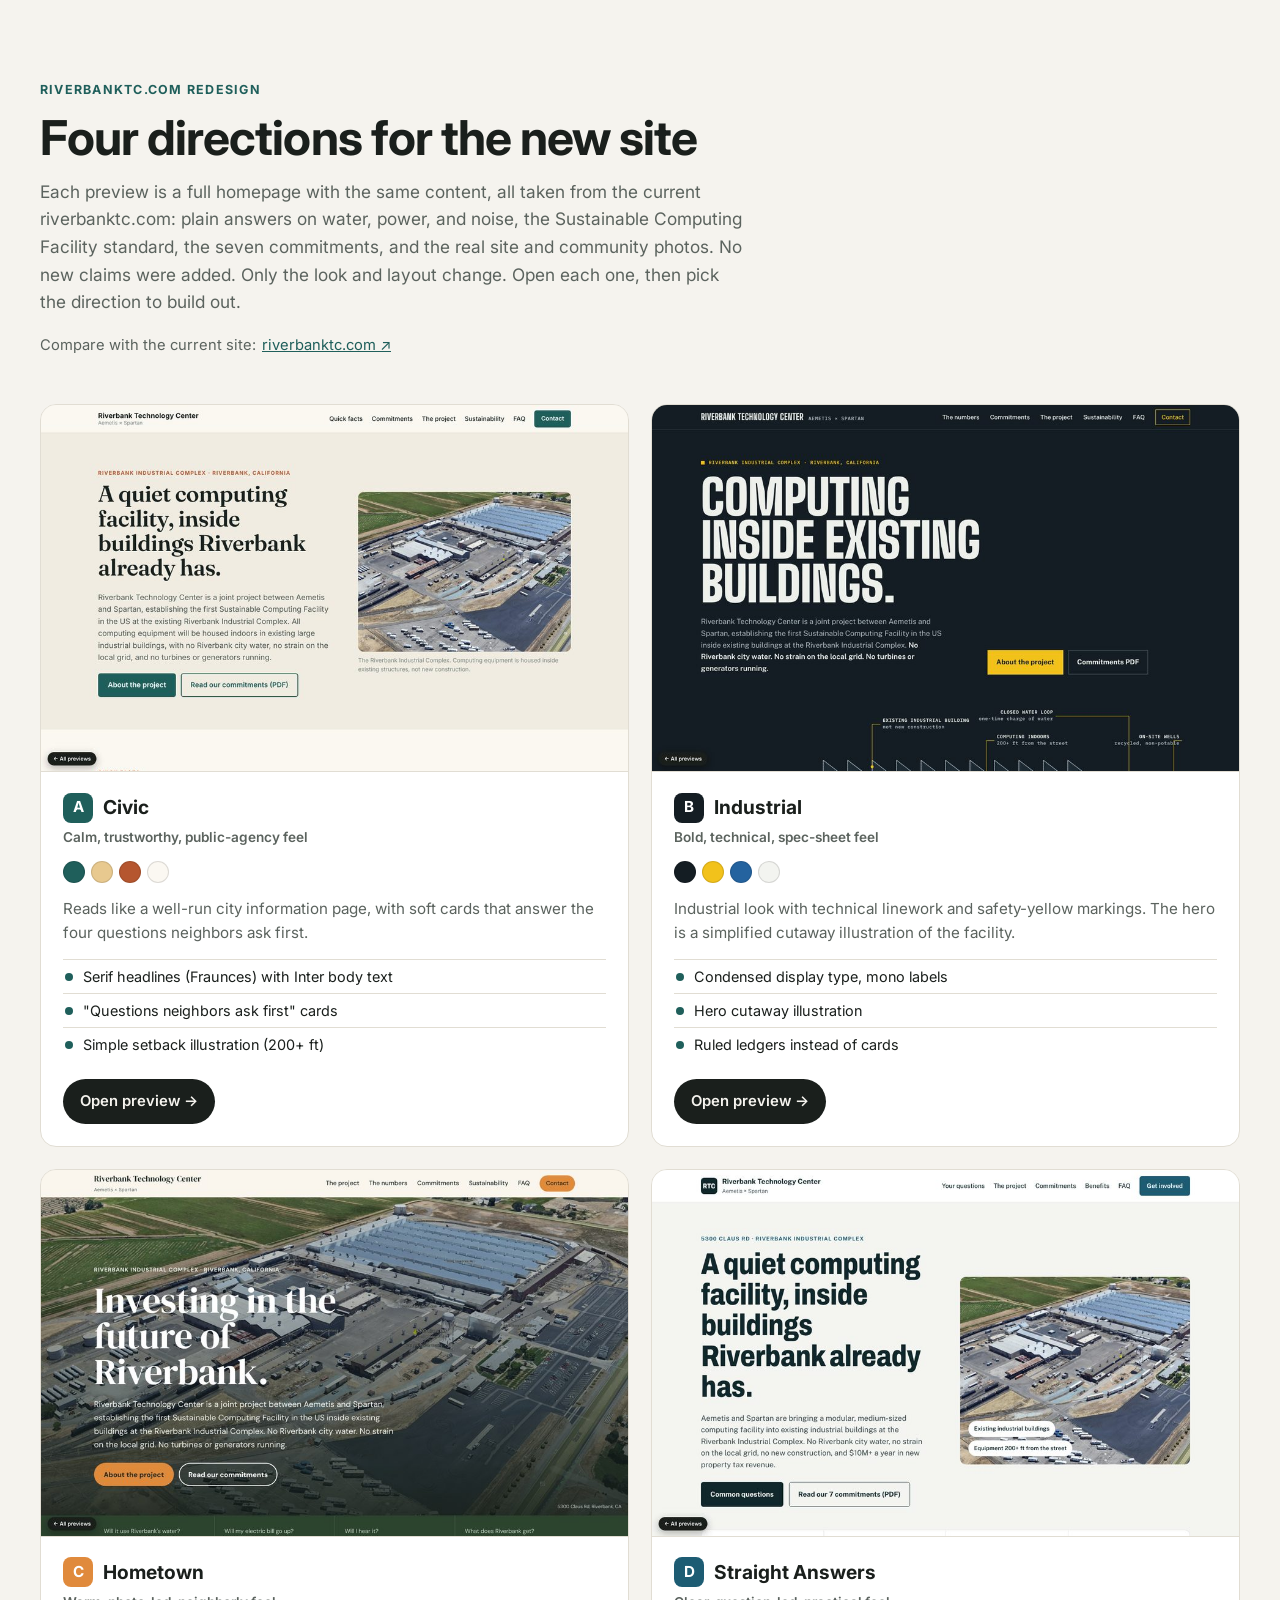
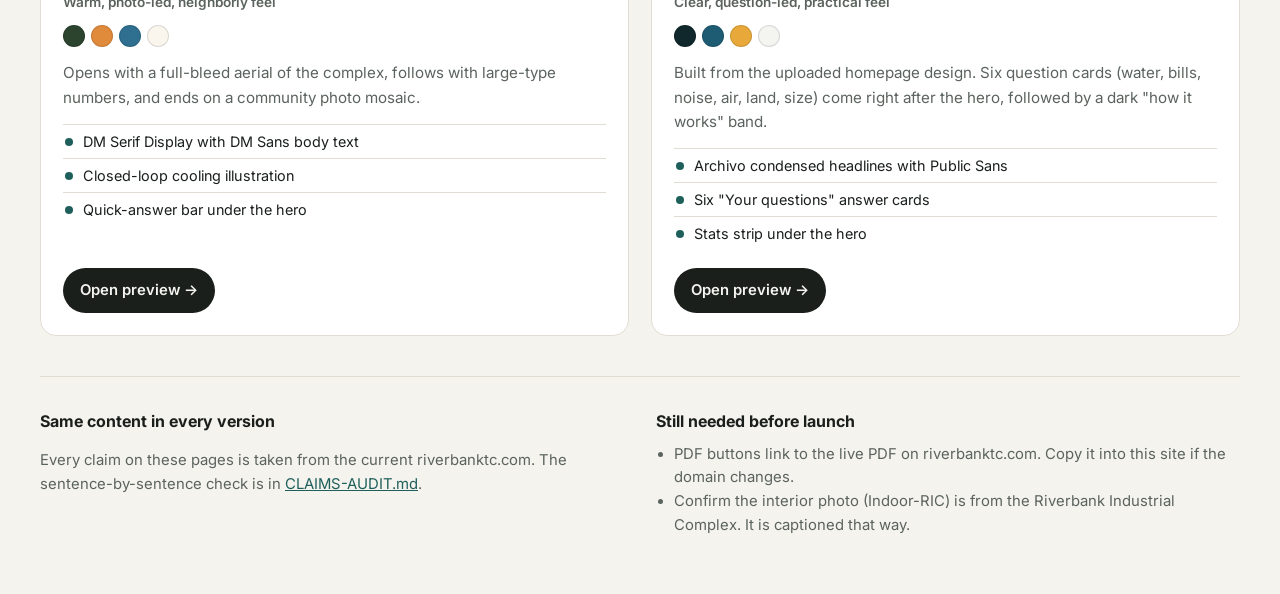
==== index.html @ bfbb8c62 "Remove template-style design tells from the previews Drop invented logo marks, accent-colored italic" ====
<!doctype html>
<html lang="en">
<head>
<meta charset="utf-8">
<meta name="viewport" content="width=device-width, initial-scale=1">
<title>RTC Redesign Previews</title>
<meta name="description" content="Four design directions for the riverbanktc.com redesign. Pick one to replace the current site.">
<meta name="robots" content="noindex">
<link rel="preconnect" href="https://fonts.googleapis.com">
<link rel="preconnect" href="https://fonts.gstatic.com" crossorigin>
<link rel="stylesheet" href="https://fonts.googleapis.com/css2?family=Inter:wght@400;500;600;700&display=swap">
<style>
:root {
  --bg: #f5f3ee; --card: #fff; --ink: #1a1f1c; --ink-2: #5b635e; --rule: #e1ddd3; --accent: #1f5f5b;
  --sans: "Inter", system-ui, -apple-system, "Segoe UI", sans-serif;
}
@media (prefers-color-scheme: dark) { :root:not([data-theme="light"]) {
  --bg: #121513; --card: #1b1f1c; --ink: #eceeea; --ink-2: #a3aaa5; --rule: #2c312d; --accent: #7cc4bd; color-scheme: dark;
} }
:root[data-theme="dark"] {
  --bg: #121513; --card: #1b1f1c; --ink: #eceeea; --ink-2: #a3aaa5; --rule: #2c312d; --accent: #7cc4bd; color-scheme: dark;
}
*, *::before, *::after { box-sizing: border-box; }
body { margin: 0; background: var(--bg); color: var(--ink); font: 400 16px/1.6 var(--sans); -webkit-font-smoothing: antialiased; }
a { color: var(--accent); }
.wrap { width: min(1200px, 100% - 32px); margin-inline: auto; }
header { padding: clamp(40px, 7vw, 80px) 0 32px; }
.tag { font-size: .78rem; font-weight: 700; letter-spacing: .1em; text-transform: uppercase; color: var(--accent); margin: 0 0 12px; }
h1 { font-size: clamp(2rem, 4.5vw, 3rem); line-height: 1.08; letter-spacing: -.02em; margin: 0 0 14px; }
.lede { max-width: 64ch; color: var(--ink-2); font-size: 1.08rem; margin: 0; }
.cur { display: inline-flex; gap: 6px; align-items: center; margin-top: 18px; font-size: .92rem; color: var(--ink-2); }
.grid { display: grid; grid-template-columns: repeat(2, 1fr); gap: 22px; padding-bottom: 40px; }
@media (max-width: 1000px) { .grid { grid-template-columns: 1fr 1fr; } }
@media (max-width: 660px) { .grid { grid-template-columns: 1fr; } }
.card { background: var(--card); border: 1px solid var(--rule); border-radius: 16px; overflow: hidden; display: flex; flex-direction: column; transition: transform .18s, box-shadow .18s; }

.shot { display: block; aspect-ratio: 16 / 10; overflow: hidden; border-bottom: 1px solid var(--rule); background: var(--rule); }
.shot img { width: 100%; height: 100%; object-fit: cover; object-position: top; display: block; }
.body { padding: 20px 22px 22px; display: flex; flex-direction: column; flex: 1; }
.letter { display: inline-grid; place-items: center; width: 30px; height: 30px; border-radius: 8px; font-weight: 700; color: #fff; margin-right: 10px; font-size: .95rem; }
h2 { display: flex; align-items: center; font-size: 1.2rem; margin: 0 0 4px; }
.feel { font-size: .85rem; font-weight: 600; color: var(--ink-2); margin: 0 0 12px; }
.body p.desc { color: var(--ink-2); font-size: .95rem; margin: 0 0 14px; }
.swatches { display: flex; gap: 6px; margin: 0 0 14px; }
.swatches i { width: 22px; height: 22px; border-radius: 50%; border: 1px solid rgba(0,0,0,.12); }
.points { list-style: none; padding: 0; margin: 0 0 18px; font-size: .9rem; }
.points li { padding: 5px 0 5px 20px; position: relative; border-top: 1px solid var(--rule); }
.points li::before { content: ""; position: absolute; left: 2px; top: 13px; width: 8px; height: 8px; border-radius: 50%; background: var(--accent); }
.actions { margin-top: auto; display: flex; gap: 10px; flex-wrap: wrap; }
.btn { display: inline-flex; align-items: center; justify-content: center; gap: 6px; padding: .7em 1.15em; border-radius: 999px; font-weight: 600; font-size: .93rem; text-decoration: none; background: var(--ink); color: var(--bg); }
.btn.ghost { background: transparent; color: var(--ink); box-shadow: inset 0 0 0 1.5px var(--rule); }
.btn:hover { opacity: .88; }
.notes { border-top: 1px solid var(--rule); padding: 32px 0 56px; display: grid; grid-template-columns: 1fr 1fr; gap: 32px; }
.notes h3 { font-size: 1rem; margin: 0 0 8px; }
.notes p, .notes li { color: var(--ink-2); font-size: .93rem; }
.notes ul { padding-left: 18px; margin: 0; }
@media (max-width: 760px) { .notes { grid-template-columns: 1fr; } }
</style>
</head>
<body>
<header class="wrap">
  <p class="tag">riverbanktc.com redesign</p>
  <h1>Four directions for the new site</h1>
  <p class="lede">Each preview is a full homepage with the same content, all taken from the current riverbanktc.com: plain answers on water, power, and noise, the Sustainable Computing Facility standard, the seven commitments, and the real site and community photos. No new claims were added. Only the look and layout change. Open each one, then pick the direction to build out.</p>
  <p class="cur">Compare with the current site: <a href="https://www.riverbanktc.com/" target="_blank" rel="noopener">riverbanktc.com &nearr;</a></p>
</header>

<main class="wrap">
  <div class="grid">
    <article class="card">
      <a class="shot" href="previews/a-civic/"><img src="previews/thumbs/a-civic.jpg" alt="Screenshot of preview A, Civic" width="960" height="600"></a>
      <div class="body">
        <h2><span class="letter" style="background:#1f5f5b">A</span>Civic</h2>
        <p class="feel">Calm, trustworthy, public-agency feel</p>
        <div class="swatches" aria-hidden="true"><i style="background:#1f5f5b"></i><i style="background:#e8c98f"></i><i style="background:#b5562f"></i><i style="background:#fbf8f2"></i></div>
        <p class="desc">Reads like a well-run city information page, with soft cards that answer the four questions neighbors ask first.</p>
        <ul class="points">
          <li>Serif headlines (Fraunces) with Inter body text</li>
          <li>"Questions neighbors ask first" cards</li>
          <li>Simple setback illustration (200+ ft)</li>
        </ul>
        <div class="actions"><a class="btn" href="previews/a-civic/">Open preview &rarr;</a></div>
      </div>
    </article>

    <article class="card">
      <a class="shot" href="previews/b-industrial/"><img src="previews/thumbs/b-industrial.jpg" alt="Screenshot of preview B, Industrial" width="960" height="600"></a>
      <div class="body">
        <h2><span class="letter" style="background:#141d23">B</span>Industrial</h2>
        <p class="feel">Bold, technical, spec-sheet feel</p>
        <div class="swatches" aria-hidden="true"><i style="background:#141d23"></i><i style="background:#f2c21b"></i><i style="background:#24639f"></i><i style="background:#f3f4f0"></i></div>
        <p class="desc">Industrial look with technical linework and safety-yellow markings. The hero is a simplified cutaway illustration of the facility.</p>
        <ul class="points">
          <li>Condensed display type, mono labels</li>
          <li>Hero cutaway illustration</li>
          <li>Ruled ledgers instead of cards</li>
        </ul>
        <div class="actions"><a class="btn" href="previews/b-industrial/">Open preview &rarr;</a></div>
      </div>
    </article>

    <article class="card">
      <a class="shot" href="previews/c-hometown/"><img src="previews/thumbs/c-hometown.jpg" alt="Screenshot of preview C, Hometown" width="960" height="600"></a>
      <div class="body">
        <h2><span class="letter" style="background:#e08a3c">C</span>Hometown</h2>
        <p class="feel">Warm, photo-led, neighborly feel</p>
        <div class="swatches" aria-hidden="true"><i style="background:#2c432e"></i><i style="background:#e08a3c"></i><i style="background:#2f6f8f"></i><i style="background:#faf6ee"></i></div>
        <p class="desc">Opens with a full-bleed aerial of the complex, follows with large-type numbers, and ends on a community photo mosaic.</p>
        <ul class="points">
          <li>DM Serif Display with DM Sans body text</li>
          <li>Closed-loop cooling illustration</li>
          <li>Quick-answer bar under the hero</li>
        </ul>
        <div class="actions"><a class="btn" href="previews/c-hometown/">Open preview &rarr;</a></div>
      </div>
    </article>
    <article class="card">
      <a class="shot" href="previews/d-straight-answers/"><img src="previews/thumbs/d-straight-answers.jpg" alt="Screenshot of preview D, Straight Answers" width="960" height="600"></a>
      <div class="body">
        <h2><span class="letter" style="background:#1d5c73">D</span>Straight Answers</h2>
        <p class="feel">Clear, question-led, practical feel</p>
        <div class="swatches" aria-hidden="true"><i style="background:#10272b"></i><i style="background:#1d5c73"></i><i style="background:#e8a93a"></i><i style="background:#f4f5f1"></i></div>
        <p class="desc">Built from the uploaded homepage design. Six question cards (water, bills, noise, air, land, size) come right after the hero, followed by a dark "how it works" band.</p>
        <ul class="points">
          <li>Archivo condensed headlines with Public Sans</li>
          <li>Six "Your questions" answer cards</li>
          <li>Stats strip under the hero</li>
        </ul>
        <div class="actions"><a class="btn" href="previews/d-straight-answers/">Open preview &rarr;</a></div>
      </div>
    </article>
  </div>

  <section class="notes">
    <div>
      <h3>Same content in every version</h3>
      <p>Every claim on these pages is taken from the current riverbanktc.com. The sentence-by-sentence check is in <a href="CLAIMS-AUDIT.md">CLAIMS-AUDIT.md</a>.</p>
    </div>
    <div>
      <h3>Still needed before launch</h3>
      <ul>
        <li>PDF buttons link to the live PDF on riverbanktc.com. Copy it into this site if the domain changes.</li>
        <li>Confirm the interior photo (Indoor-RIC) is from the Riverbank Industrial Complex. It is captioned that way.</li>
      </ul>
    </div>
  </section>
</main>
</body>
</html>
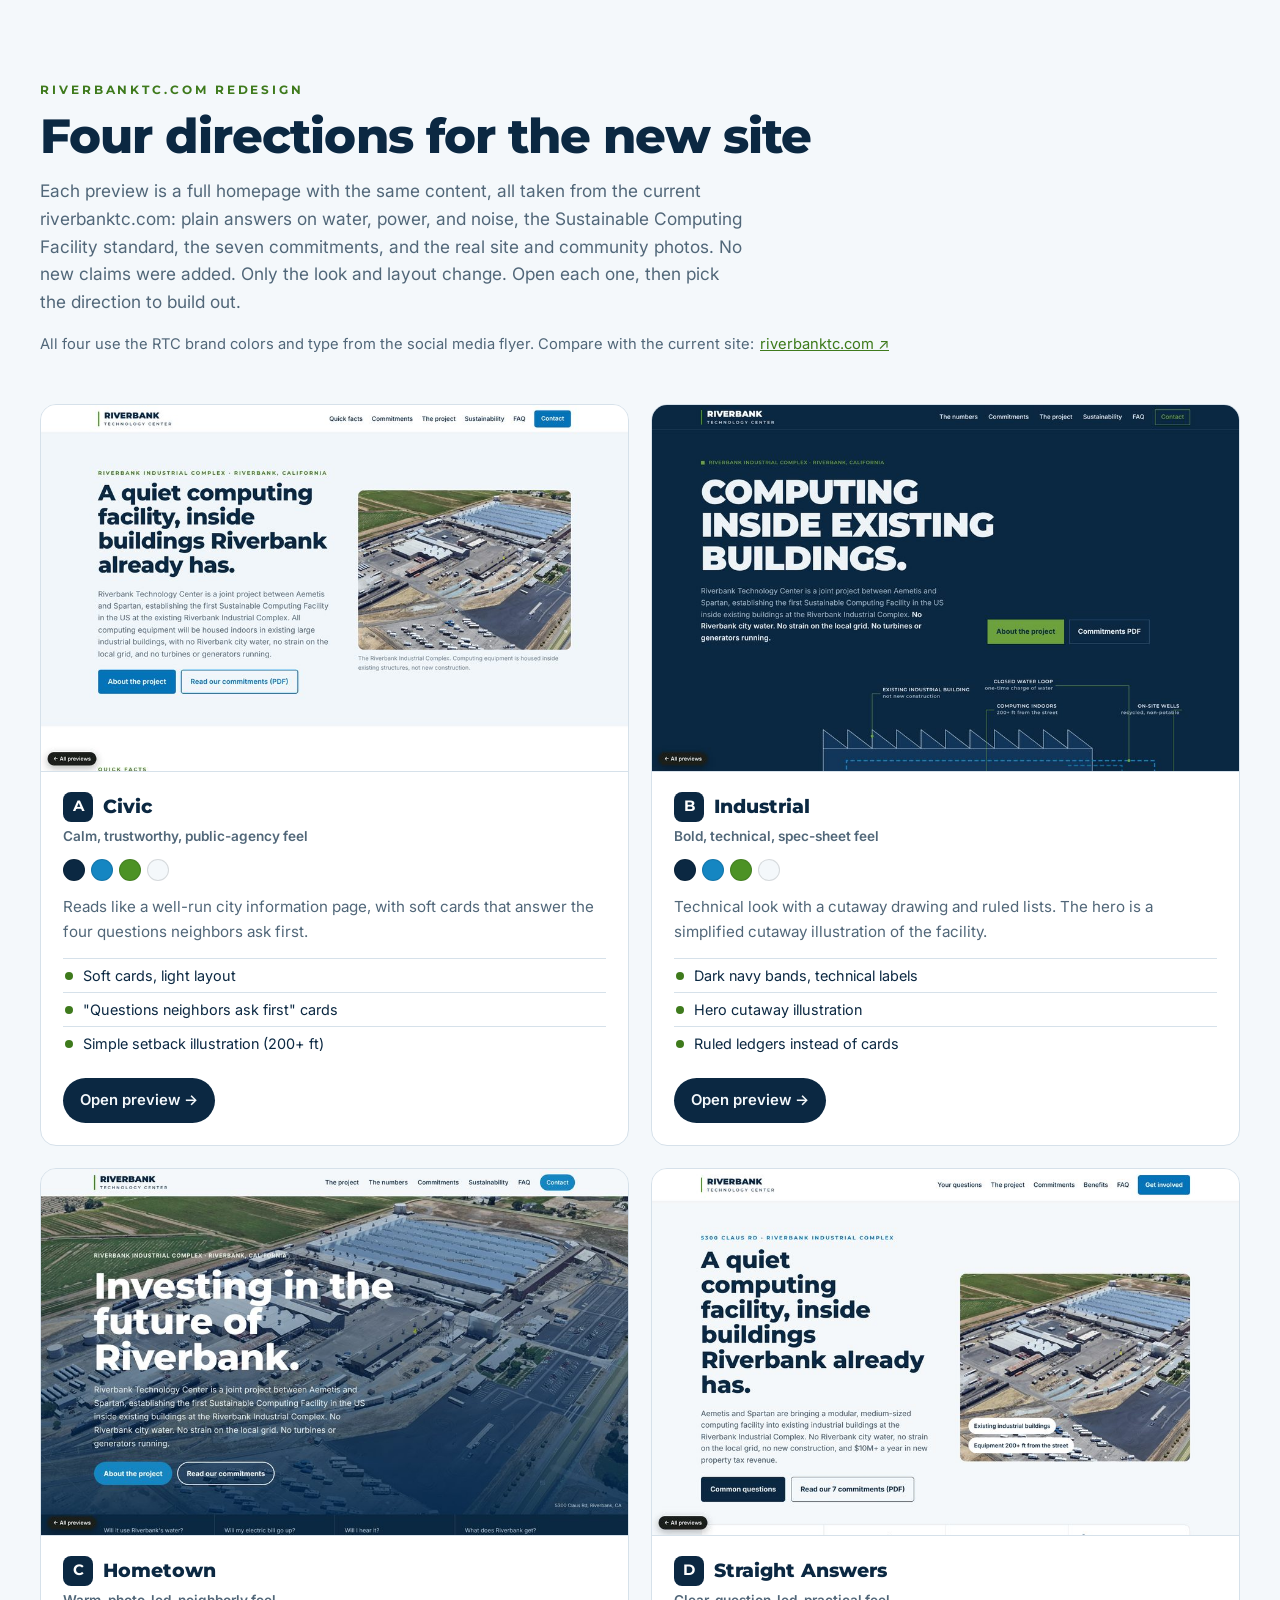
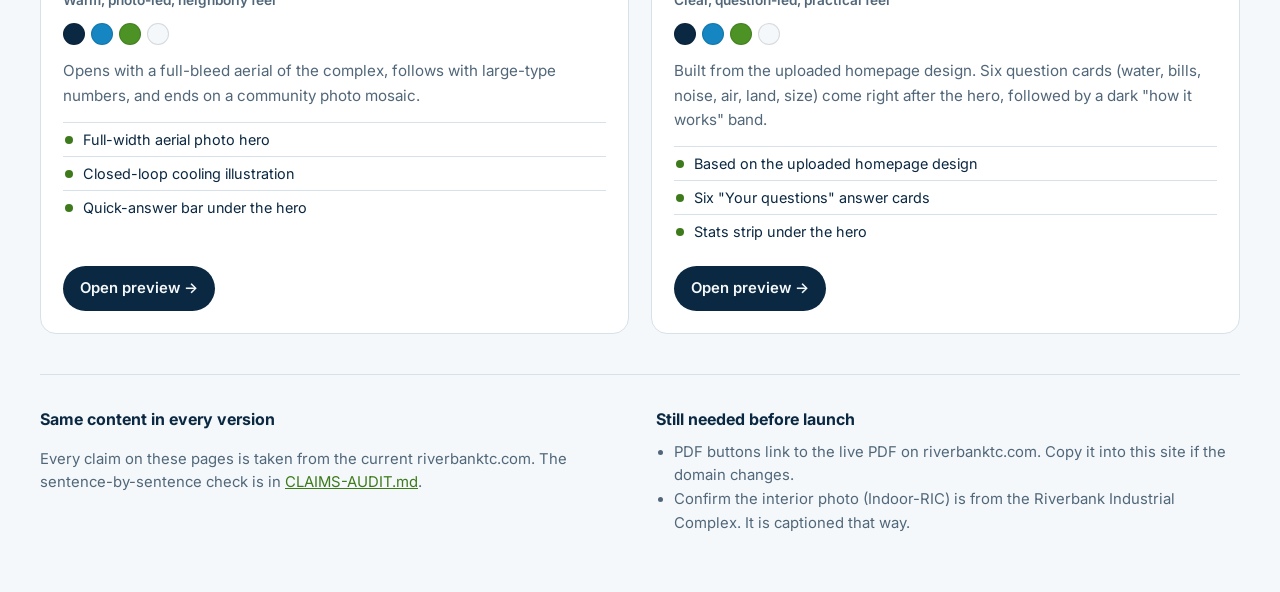
==== commit 3aa7c26a: "Apply RTC social media brand colors and type to all previews Navy, bright blue, and green from the f" ====
--- a/index.html
+++ b/index.html
@@ -8,25 +8,25 @@
 <meta name="robots" content="noindex">
 <link rel="preconnect" href="https://fonts.googleapis.com">
 <link rel="preconnect" href="https://fonts.gstatic.com" crossorigin>
-<link rel="stylesheet" href="https://fonts.googleapis.com/css2?family=Inter:wght@400;500;600;700&display=swap">
+<link rel="stylesheet" href="https://fonts.googleapis.com/css2?family=Montserrat:wght@700;800;900&family=Inter:wght@400;500;600;700&display=swap">
 <style>
 :root {
-  --bg: #f5f3ee; --card: #fff; --ink: #1a1f1c; --ink-2: #5b635e; --rule: #e1ddd3; --accent: #1f5f5b;
+  --bg: #f4f8fb; --card: #fff; --ink: #0b2842; --ink-2: #516779; --rule: #d6e1ea; --accent: #3e7a1c;
   --sans: "Inter", system-ui, -apple-system, "Segoe UI", sans-serif;
 }
 @media (prefers-color-scheme: dark) { :root:not([data-theme="light"]) {
-  --bg: #121513; --card: #1b1f1c; --ink: #eceeea; --ink-2: #a3aaa5; --rule: #2c312d; --accent: #7cc4bd; color-scheme: dark;
+  --bg: #0a1a2b; --card: #13293f; --ink: #e9f0f6; --ink-2: #a3b6c6; --rule: #22394f; --accent: #8cc66a; color-scheme: dark;
 } }
 :root[data-theme="dark"] {
-  --bg: #121513; --card: #1b1f1c; --ink: #eceeea; --ink-2: #a3aaa5; --rule: #2c312d; --accent: #7cc4bd; color-scheme: dark;
+  --bg: #0a1a2b; --card: #13293f; --ink: #e9f0f6; --ink-2: #a3b6c6; --rule: #22394f; --accent: #8cc66a; color-scheme: dark;
 }
 *, *::before, *::after { box-sizing: border-box; }
 body { margin: 0; background: var(--bg); color: var(--ink); font: 400 16px/1.6 var(--sans); -webkit-font-smoothing: antialiased; }
 a { color: var(--accent); }
 .wrap { width: min(1200px, 100% - 32px); margin-inline: auto; }
 header { padding: clamp(40px, 7vw, 80px) 0 32px; }
-.tag { font-size: .78rem; font-weight: 700; letter-spacing: .1em; text-transform: uppercase; color: var(--accent); margin: 0 0 12px; }
-h1 { font-size: clamp(2rem, 4.5vw, 3rem); line-height: 1.08; letter-spacing: -.02em; margin: 0 0 14px; }
+.tag { font-family: "Montserrat", sans-serif; font-size: .76rem; font-weight: 700; letter-spacing: .24em; text-transform: uppercase; color: var(--accent); margin: 0 0 12px; }
+h1 { font: 800 clamp(2rem, 4.5vw, 3rem)/1.08 "Montserrat", sans-serif; letter-spacing: -.02em; margin: 0 0 14px; }
 .lede { max-width: 64ch; color: var(--ink-2); font-size: 1.08rem; margin: 0; }
 .cur { display: inline-flex; gap: 6px; align-items: center; margin-top: 18px; font-size: .92rem; color: var(--ink-2); }
 .grid { display: grid; grid-template-columns: repeat(2, 1fr); gap: 22px; padding-bottom: 40px; }
@@ -38,7 +38,7 @@
 .shot img { width: 100%; height: 100%; object-fit: cover; object-position: top; display: block; }
 .body { padding: 20px 22px 22px; display: flex; flex-direction: column; flex: 1; }
 .letter { display: inline-grid; place-items: center; width: 30px; height: 30px; border-radius: 8px; font-weight: 700; color: #fff; margin-right: 10px; font-size: .95rem; }
-h2 { display: flex; align-items: center; font-size: 1.2rem; margin: 0 0 4px; }
+h2 { display: flex; align-items: center; font: 800 1.2rem/1.2 "Montserrat", sans-serif; margin: 0 0 4px; }
 .feel { font-size: .85rem; font-weight: 600; color: var(--ink-2); margin: 0 0 12px; }
 .body p.desc { color: var(--ink-2); font-size: .95rem; margin: 0 0 14px; }
 .swatches { display: flex; gap: 6px; margin: 0 0 14px; }
@@ -62,7 +62,7 @@
   <p class="tag">riverbanktc.com redesign</p>
   <h1>Four directions for the new site</h1>
   <p class="lede">Each preview is a full homepage with the same content, all taken from the current riverbanktc.com: plain answers on water, power, and noise, the Sustainable Computing Facility standard, the seven commitments, and the real site and community photos. No new claims were added. Only the look and layout change. Open each one, then pick the direction to build out.</p>
-  <p class="cur">Compare with the current site: <a href="https://www.riverbanktc.com/" target="_blank" rel="noopener">riverbanktc.com &nearr;</a></p>
+  <p class="cur">All four use the RTC brand colors and type from the social media flyer. Compare with the current site: <a href="https://www.riverbanktc.com/" target="_blank" rel="noopener">riverbanktc.com &nearr;</a></p>
 </header>
 
 <main class="wrap">
@@ -70,12 +70,12 @@
     <article class="card">
       <a class="shot" href="previews/a-civic/"><img src="previews/thumbs/a-civic.jpg" alt="Screenshot of preview A, Civic" width="960" height="600"></a>
       <div class="body">
-        <h2><span class="letter" style="background:#1f5f5b">A</span>Civic</h2>
+        <h2><span class="letter" style="background:#0b2842">A</span>Civic</h2>
         <p class="feel">Calm, trustworthy, public-agency feel</p>
-        <div class="swatches" aria-hidden="true"><i style="background:#1f5f5b"></i><i style="background:#e8c98f"></i><i style="background:#b5562f"></i><i style="background:#fbf8f2"></i></div>
+        <div class="swatches" aria-hidden="true"><i style="background:#0b2842"></i><i style="background:#1586c2"></i><i style="background:#4c9225"></i><i style="background:#f4f8fb"></i></div>
         <p class="desc">Reads like a well-run city information page, with soft cards that answer the four questions neighbors ask first.</p>
         <ul class="points">
-          <li>Serif headlines (Fraunces) with Inter body text</li>
+          <li>Soft cards, light layout</li>
           <li>"Questions neighbors ask first" cards</li>
           <li>Simple setback illustration (200+ ft)</li>
         </ul>
@@ -86,12 +86,12 @@
     <article class="card">
       <a class="shot" href="previews/b-industrial/"><img src="previews/thumbs/b-industrial.jpg" alt="Screenshot of preview B, Industrial" width="960" height="600"></a>
       <div class="body">
-        <h2><span class="letter" style="background:#141d23">B</span>Industrial</h2>
+        <h2><span class="letter" style="background:#0b2842">B</span>Industrial</h2>
         <p class="feel">Bold, technical, spec-sheet feel</p>
-        <div class="swatches" aria-hidden="true"><i style="background:#141d23"></i><i style="background:#f2c21b"></i><i style="background:#24639f"></i><i style="background:#f3f4f0"></i></div>
-        <p class="desc">Industrial look with technical linework and safety-yellow markings. The hero is a simplified cutaway illustration of the facility.</p>
+        <div class="swatches" aria-hidden="true"><i style="background:#0b2842"></i><i style="background:#1586c2"></i><i style="background:#4c9225"></i><i style="background:#f4f8fb"></i></div>
+        <p class="desc">Technical look with a cutaway drawing and ruled lists. The hero is a simplified cutaway illustration of the facility.</p>
         <ul class="points">
-          <li>Condensed display type, mono labels</li>
+          <li>Dark navy bands, technical labels</li>
           <li>Hero cutaway illustration</li>
           <li>Ruled ledgers instead of cards</li>
         </ul>
@@ -102,12 +102,12 @@
     <article class="card">
       <a class="shot" href="previews/c-hometown/"><img src="previews/thumbs/c-hometown.jpg" alt="Screenshot of preview C, Hometown" width="960" height="600"></a>
       <div class="body">
-        <h2><span class="letter" style="background:#e08a3c">C</span>Hometown</h2>
+        <h2><span class="letter" style="background:#0b2842">C</span>Hometown</h2>
         <p class="feel">Warm, photo-led, neighborly feel</p>
-        <div class="swatches" aria-hidden="true"><i style="background:#2c432e"></i><i style="background:#e08a3c"></i><i style="background:#2f6f8f"></i><i style="background:#faf6ee"></i></div>
+        <div class="swatches" aria-hidden="true"><i style="background:#0b2842"></i><i style="background:#1586c2"></i><i style="background:#4c9225"></i><i style="background:#f4f8fb"></i></div>
         <p class="desc">Opens with a full-bleed aerial of the complex, follows with large-type numbers, and ends on a community photo mosaic.</p>
         <ul class="points">
-          <li>DM Serif Display with DM Sans body text</li>
+          <li>Full-width aerial photo hero</li>
           <li>Closed-loop cooling illustration</li>
           <li>Quick-answer bar under the hero</li>
         </ul>
@@ -117,12 +117,12 @@
     <article class="card">
       <a class="shot" href="previews/d-straight-answers/"><img src="previews/thumbs/d-straight-answers.jpg" alt="Screenshot of preview D, Straight Answers" width="960" height="600"></a>
       <div class="body">
-        <h2><span class="letter" style="background:#1d5c73">D</span>Straight Answers</h2>
+        <h2><span class="letter" style="background:#0b2842">D</span>Straight Answers</h2>
         <p class="feel">Clear, question-led, practical feel</p>
-        <div class="swatches" aria-hidden="true"><i style="background:#10272b"></i><i style="background:#1d5c73"></i><i style="background:#e8a93a"></i><i style="background:#f4f5f1"></i></div>
+        <div class="swatches" aria-hidden="true"><i style="background:#0b2842"></i><i style="background:#1586c2"></i><i style="background:#4c9225"></i><i style="background:#f4f8fb"></i></div>
         <p class="desc">Built from the uploaded homepage design. Six question cards (water, bills, noise, air, land, size) come right after the hero, followed by a dark "how it works" band.</p>
         <ul class="points">
-          <li>Archivo condensed headlines with Public Sans</li>
+          <li>Based on the uploaded homepage design</li>
           <li>Six "Your questions" answer cards</li>
           <li>Stats strip under the hero</li>
         </ul>
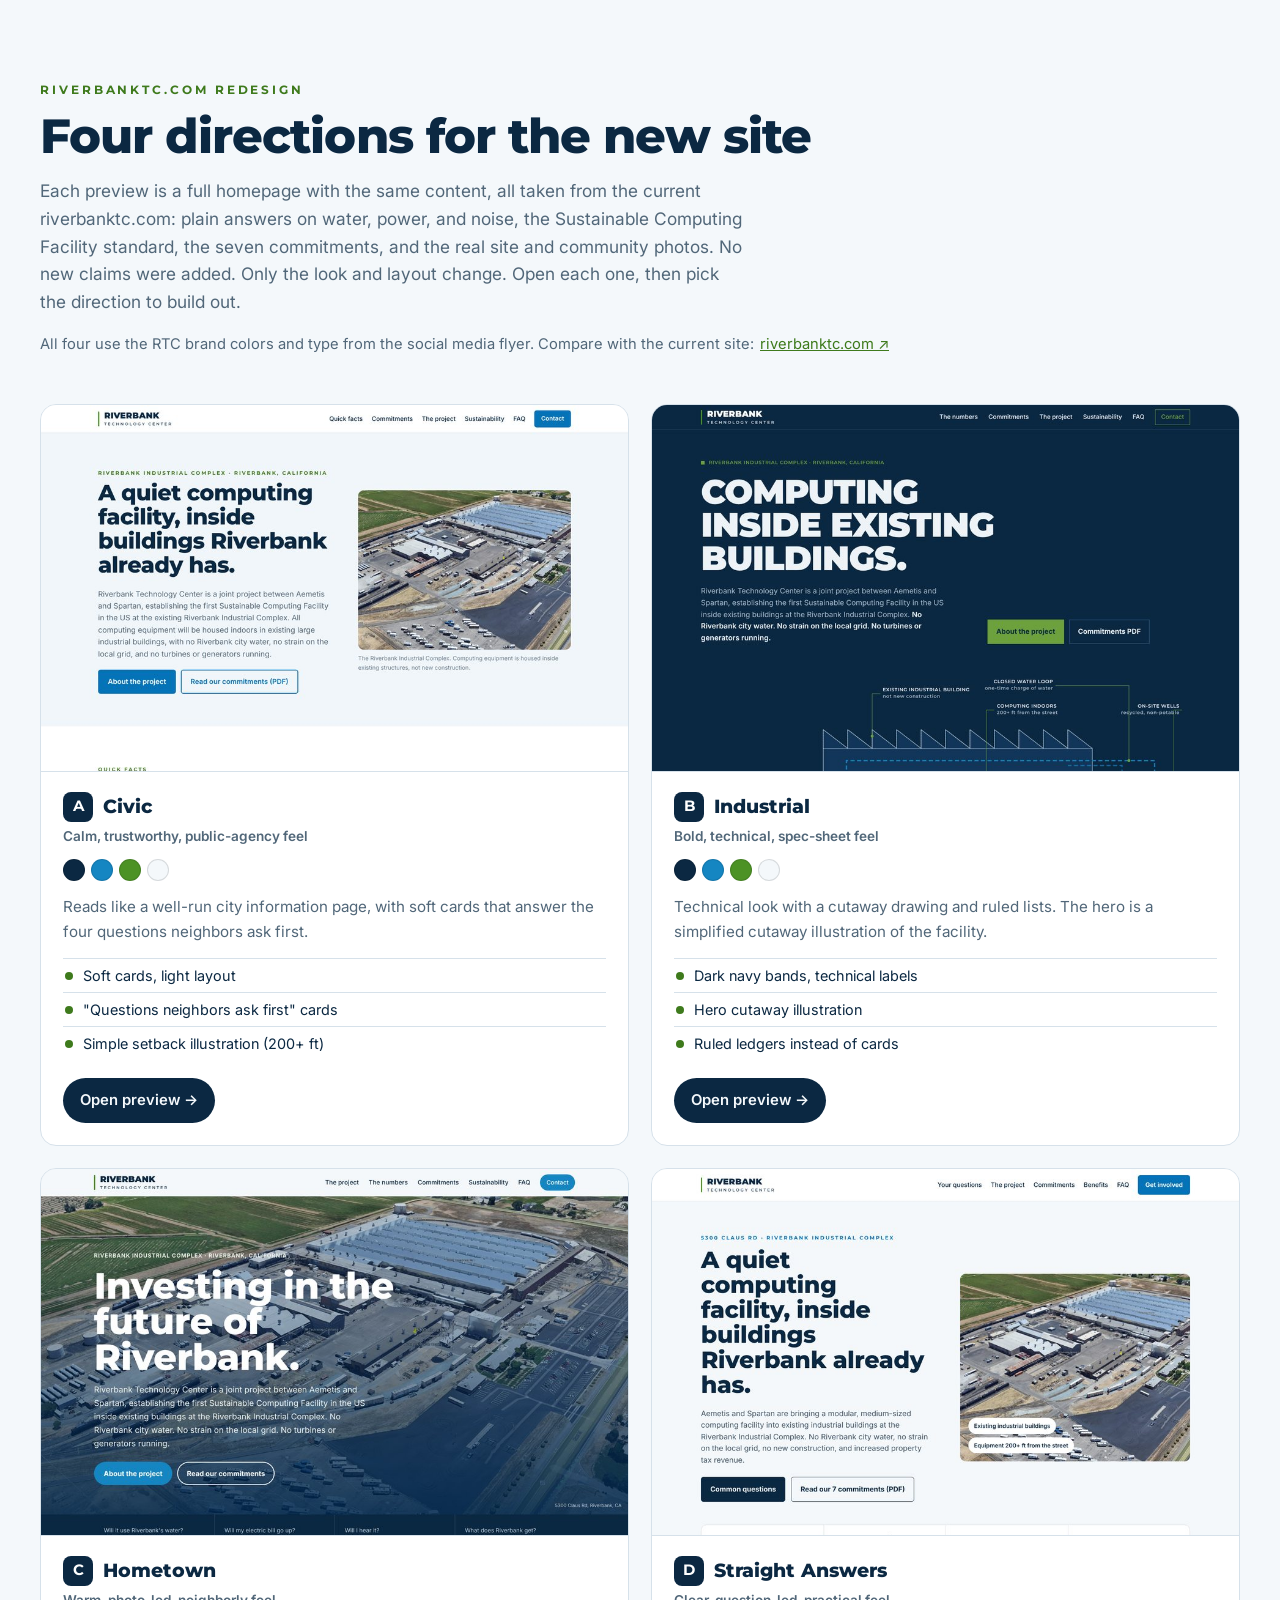
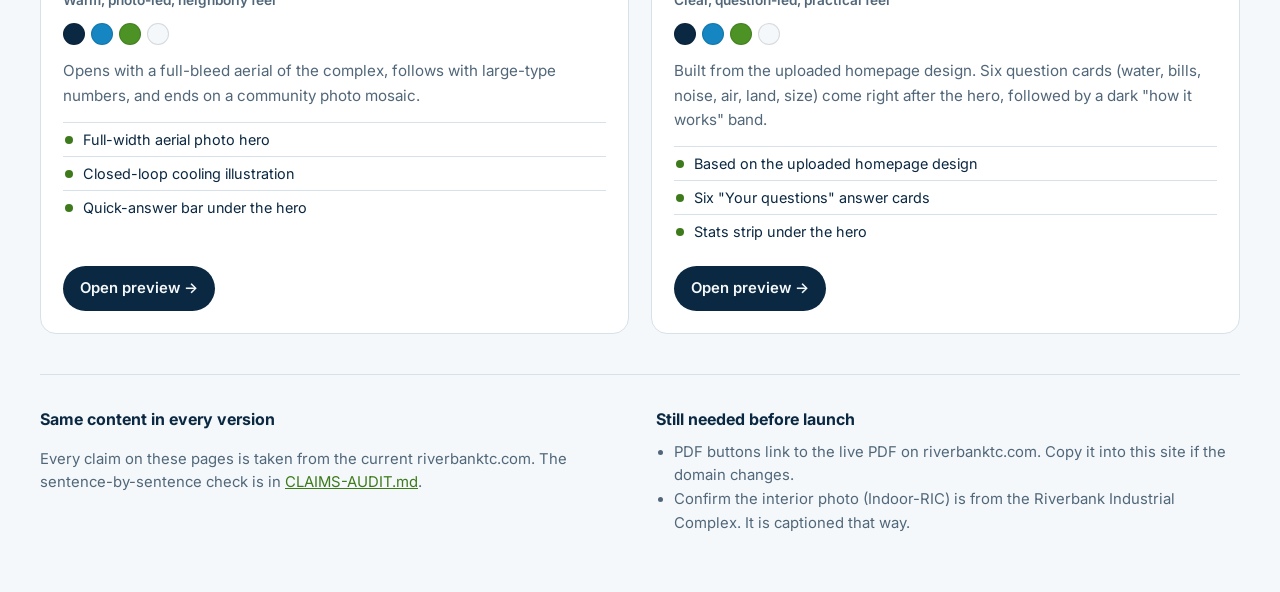
==== commit be4ff7f3: "Refresh preview thumbnails and bust their cache Retake the hub thumbnails from the current previews " ====
--- a/index.html
+++ b/index.html
@@ -68,7 +68,7 @@
 <main class="wrap">
   <div class="grid">
     <article class="card">
-      <a class="shot" href="previews/a-civic/"><img src="previews/thumbs/a-civic.jpg" alt="Screenshot of preview A, Civic" width="960" height="600"></a>
+      <a class="shot" href="previews/a-civic/"><img src="previews/thumbs/a-civic.jpg?v=20261009c" alt="Screenshot of preview A, Civic" width="960" height="600"></a>
       <div class="body">
         <h2><span class="letter" style="background:#0b2842">A</span>Civic</h2>
         <p class="feel">Calm, trustworthy, public-agency feel</p>
@@ -84,7 +84,7 @@
     </article>
 
     <article class="card">
-      <a class="shot" href="previews/b-industrial/"><img src="previews/thumbs/b-industrial.jpg" alt="Screenshot of preview B, Industrial" width="960" height="600"></a>
+      <a class="shot" href="previews/b-industrial/"><img src="previews/thumbs/b-industrial.jpg?v=20261009c" alt="Screenshot of preview B, Industrial" width="960" height="600"></a>
       <div class="body">
         <h2><span class="letter" style="background:#0b2842">B</span>Industrial</h2>
         <p class="feel">Bold, technical, spec-sheet feel</p>
@@ -100,7 +100,7 @@
     </article>
 
     <article class="card">
-      <a class="shot" href="previews/c-hometown/"><img src="previews/thumbs/c-hometown.jpg" alt="Screenshot of preview C, Hometown" width="960" height="600"></a>
+      <a class="shot" href="previews/c-hometown/"><img src="previews/thumbs/c-hometown.jpg?v=20261009c" alt="Screenshot of preview C, Hometown" width="960" height="600"></a>
       <div class="body">
         <h2><span class="letter" style="background:#0b2842">C</span>Hometown</h2>
         <p class="feel">Warm, photo-led, neighborly feel</p>
@@ -115,7 +115,7 @@
       </div>
     </article>
     <article class="card">
-      <a class="shot" href="previews/d-straight-answers/"><img src="previews/thumbs/d-straight-answers.jpg" alt="Screenshot of preview D, Straight Answers" width="960" height="600"></a>
+      <a class="shot" href="previews/d-straight-answers/"><img src="previews/thumbs/d-straight-answers.jpg?v=20261009c" alt="Screenshot of preview D, Straight Answers" width="960" height="600"></a>
       <div class="body">
         <h2><span class="letter" style="background:#0b2842">D</span>Straight Answers</h2>
         <p class="feel">Clear, question-led, practical feel</p>
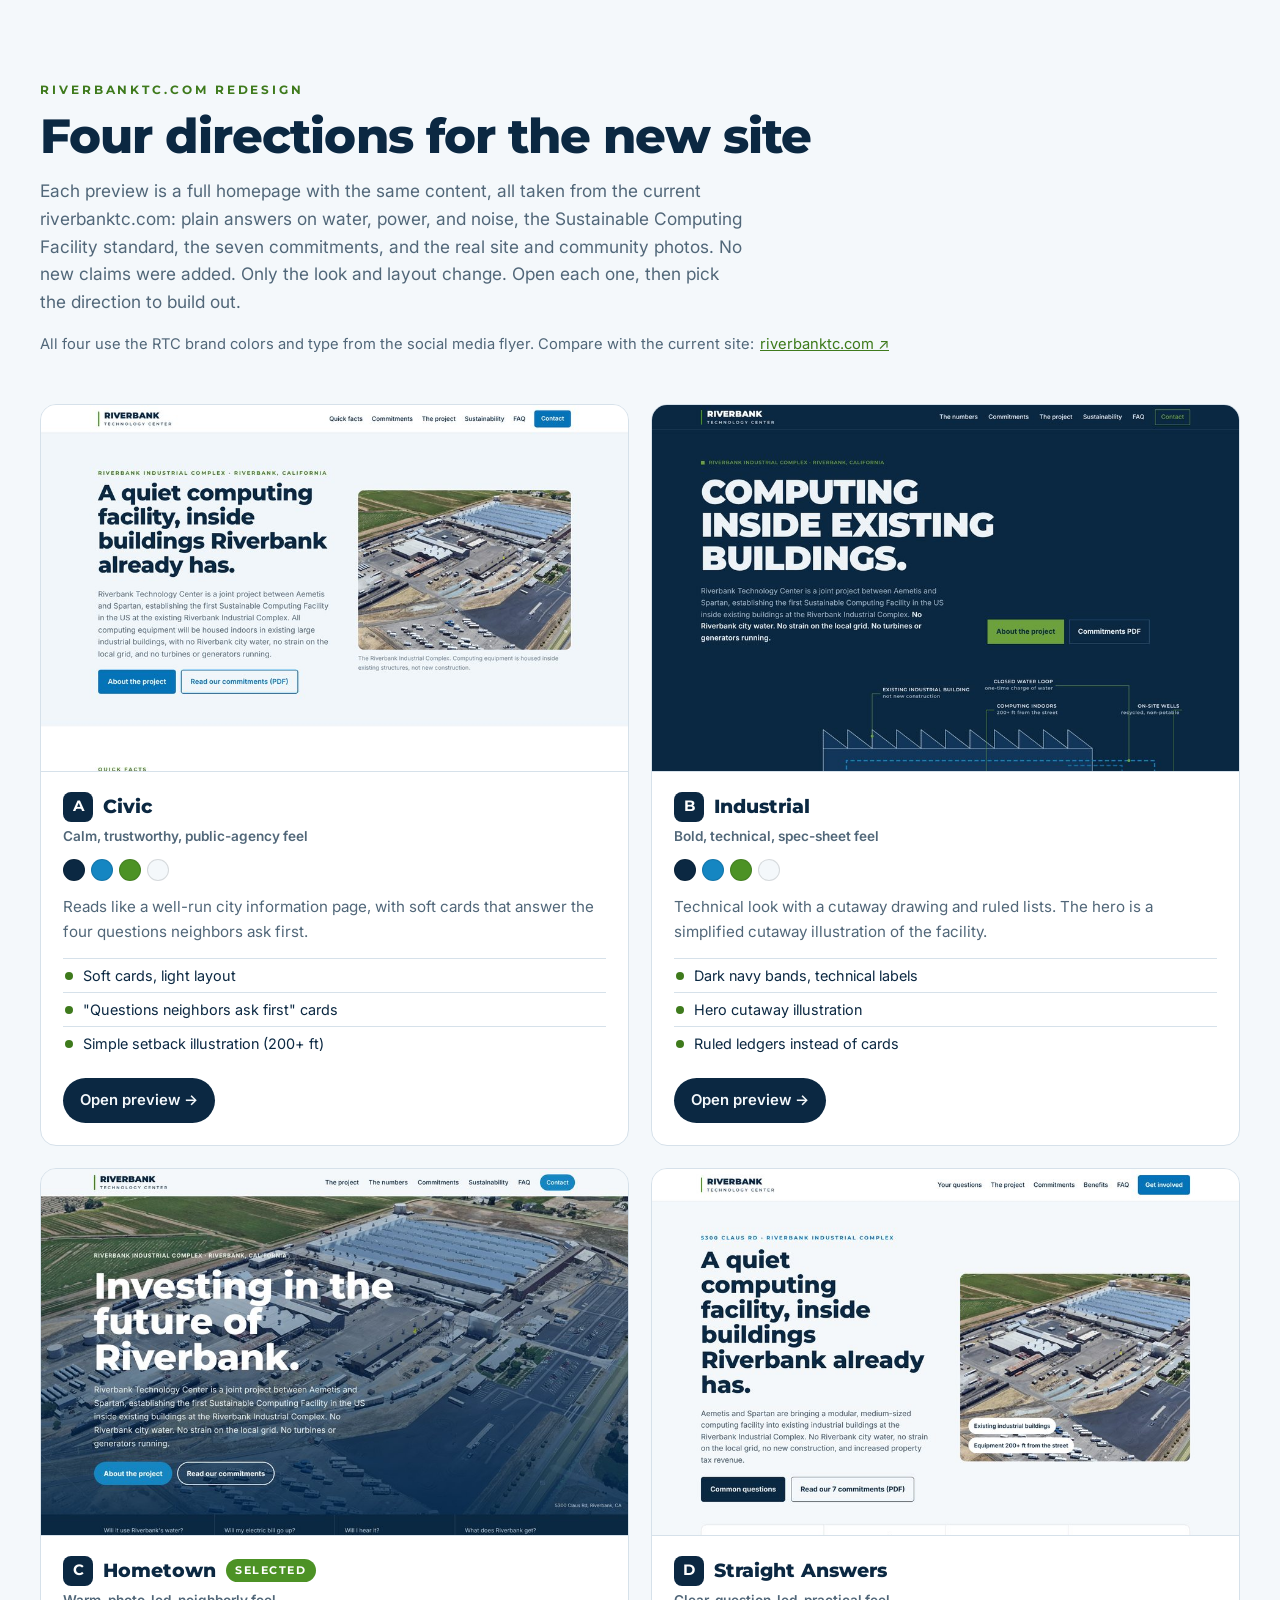
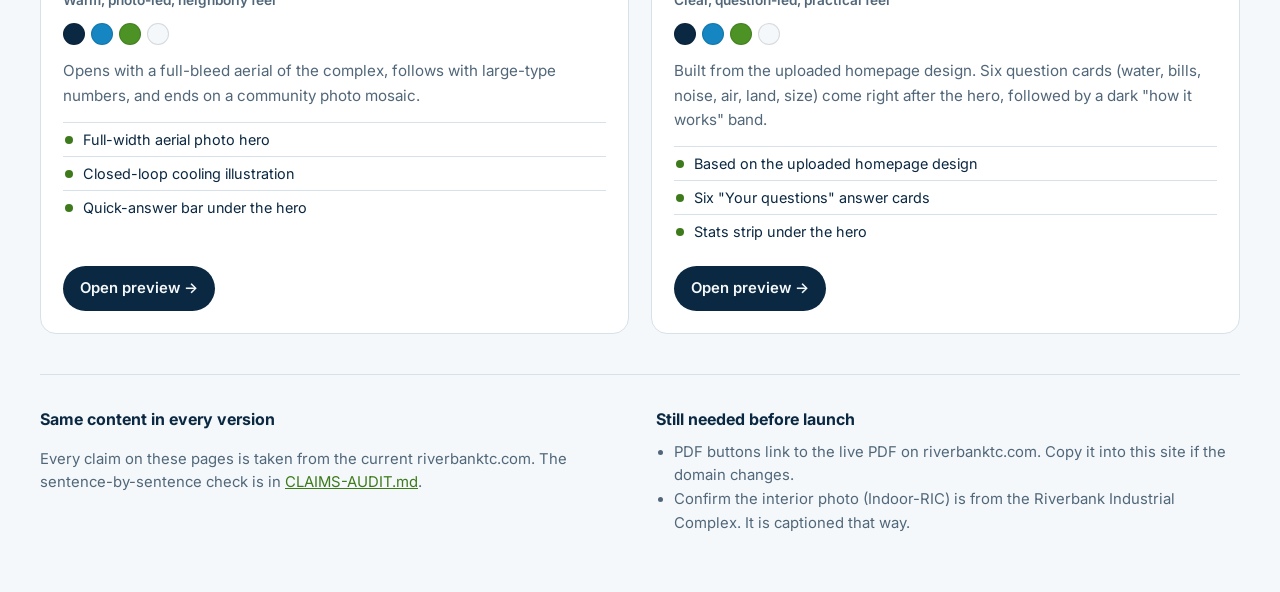
==== commit 29fcebcc: "Select design C; route all contact to info@riverbanktc.com Adds a contact form and a project-updates" ====
--- a/index.html
+++ b/index.html
@@ -37,6 +37,7 @@
 .shot { display: block; aspect-ratio: 16 / 10; overflow: hidden; border-bottom: 1px solid var(--rule); background: var(--rule); }
 .shot img { width: 100%; height: 100%; object-fit: cover; object-position: top; display: block; }
 .body { padding: 20px 22px 22px; display: flex; flex-direction: column; flex: 1; }
+.chosen { margin-left: 10px; font: 700 .7rem/1 "Montserrat", sans-serif; letter-spacing: .14em; text-transform: uppercase; background: #4c9225; color: #fff; padding: 6px 9px; border-radius: 999px; }
 .letter { display: inline-grid; place-items: center; width: 30px; height: 30px; border-radius: 8px; font-weight: 700; color: #fff; margin-right: 10px; font-size: .95rem; }
 h2 { display: flex; align-items: center; font: 800 1.2rem/1.2 "Montserrat", sans-serif; margin: 0 0 4px; }
 .feel { font-size: .85rem; font-weight: 600; color: var(--ink-2); margin: 0 0 12px; }
@@ -68,7 +69,7 @@
 <main class="wrap">
   <div class="grid">
     <article class="card">
-      <a class="shot" href="previews/a-civic/"><img src="previews/thumbs/a-civic.jpg?v=20261009c" alt="Screenshot of preview A, Civic" width="960" height="600"></a>
+      <a class="shot" href="previews/a-civic/"><img src="previews/thumbs/a-civic.jpg?v=20261010a" alt="Screenshot of preview A, Civic" width="960" height="600"></a>
       <div class="body">
         <h2><span class="letter" style="background:#0b2842">A</span>Civic</h2>
         <p class="feel">Calm, trustworthy, public-agency feel</p>
@@ -84,7 +85,7 @@
     </article>
 
     <article class="card">
-      <a class="shot" href="previews/b-industrial/"><img src="previews/thumbs/b-industrial.jpg?v=20261009c" alt="Screenshot of preview B, Industrial" width="960" height="600"></a>
+      <a class="shot" href="previews/b-industrial/"><img src="previews/thumbs/b-industrial.jpg?v=20261010a" alt="Screenshot of preview B, Industrial" width="960" height="600"></a>
       <div class="body">
         <h2><span class="letter" style="background:#0b2842">B</span>Industrial</h2>
         <p class="feel">Bold, technical, spec-sheet feel</p>
@@ -100,9 +101,9 @@
     </article>
 
     <article class="card">
-      <a class="shot" href="previews/c-hometown/"><img src="previews/thumbs/c-hometown.jpg?v=20261009c" alt="Screenshot of preview C, Hometown" width="960" height="600"></a>
+      <a class="shot" href="previews/c-hometown/"><img src="previews/thumbs/c-hometown.jpg?v=20261010a" alt="Screenshot of preview C, Hometown" width="960" height="600"></a>
       <div class="body">
-        <h2><span class="letter" style="background:#0b2842">C</span>Hometown</h2>
+        <h2><span class="letter" style="background:#0b2842">C</span>Hometown <span class="chosen">Selected</span></h2>
         <p class="feel">Warm, photo-led, neighborly feel</p>
         <div class="swatches" aria-hidden="true"><i style="background:#0b2842"></i><i style="background:#1586c2"></i><i style="background:#4c9225"></i><i style="background:#f4f8fb"></i></div>
         <p class="desc">Opens with a full-bleed aerial of the complex, follows with large-type numbers, and ends on a community photo mosaic.</p>
@@ -115,7 +116,7 @@
       </div>
     </article>
     <article class="card">
-      <a class="shot" href="previews/d-straight-answers/"><img src="previews/thumbs/d-straight-answers.jpg?v=20261009c" alt="Screenshot of preview D, Straight Answers" width="960" height="600"></a>
+      <a class="shot" href="previews/d-straight-answers/"><img src="previews/thumbs/d-straight-answers.jpg?v=20261010a" alt="Screenshot of preview D, Straight Answers" width="960" height="600"></a>
       <div class="body">
         <h2><span class="letter" style="background:#0b2842">D</span>Straight Answers</h2>
         <p class="feel">Clear, question-led, practical feel</p>
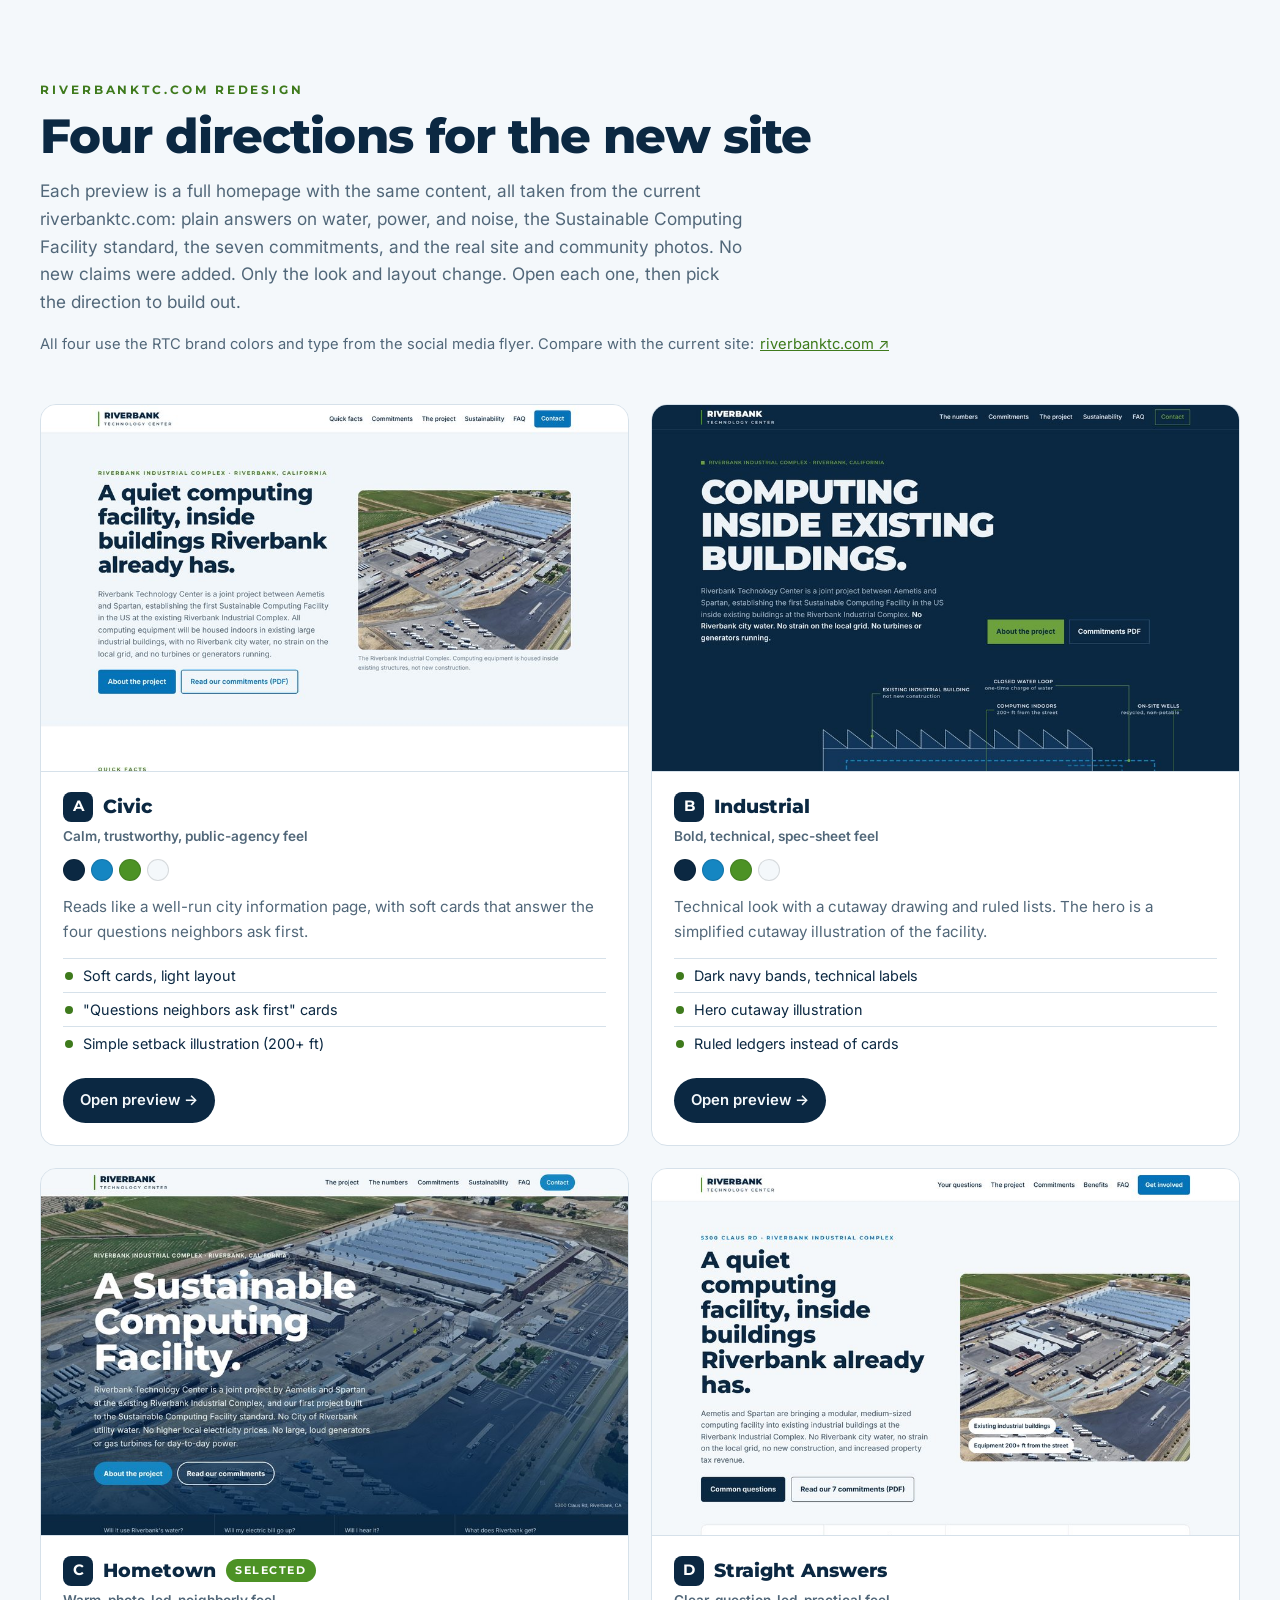
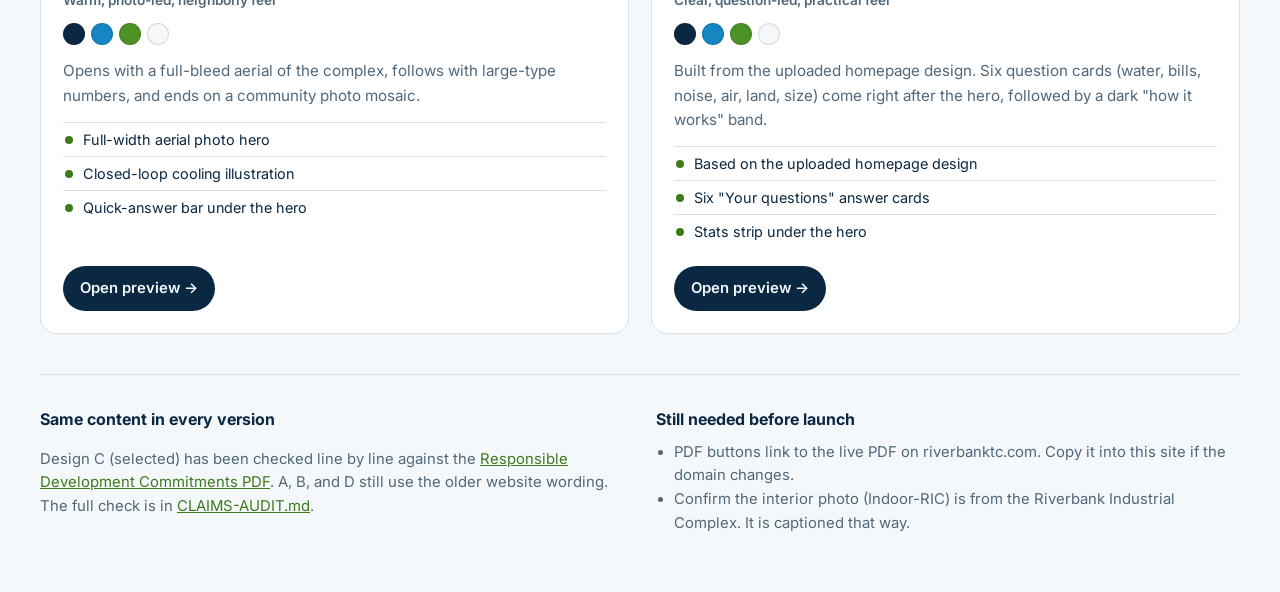
==== commit b46c36f2: "Verify design C against the Responsible Development Commitments PDF Rewrites every factual statement" ====
--- a/index.html
+++ b/index.html
@@ -69,7 +69,7 @@
 <main class="wrap">
   <div class="grid">
     <article class="card">
-      <a class="shot" href="previews/a-civic/"><img src="previews/thumbs/a-civic.jpg?v=20261010a" alt="Screenshot of preview A, Civic" width="960" height="600"></a>
+      <a class="shot" href="previews/a-civic/"><img src="previews/thumbs/a-civic.jpg?v=20261010b" alt="Screenshot of preview A, Civic" width="960" height="600"></a>
       <div class="body">
         <h2><span class="letter" style="background:#0b2842">A</span>Civic</h2>
         <p class="feel">Calm, trustworthy, public-agency feel</p>
@@ -85,7 +85,7 @@
     </article>
 
     <article class="card">
-      <a class="shot" href="previews/b-industrial/"><img src="previews/thumbs/b-industrial.jpg?v=20261010a" alt="Screenshot of preview B, Industrial" width="960" height="600"></a>
+      <a class="shot" href="previews/b-industrial/"><img src="previews/thumbs/b-industrial.jpg?v=20261010b" alt="Screenshot of preview B, Industrial" width="960" height="600"></a>
       <div class="body">
         <h2><span class="letter" style="background:#0b2842">B</span>Industrial</h2>
         <p class="feel">Bold, technical, spec-sheet feel</p>
@@ -101,7 +101,7 @@
     </article>
 
     <article class="card">
-      <a class="shot" href="previews/c-hometown/"><img src="previews/thumbs/c-hometown.jpg?v=20261010a" alt="Screenshot of preview C, Hometown" width="960" height="600"></a>
+      <a class="shot" href="previews/c-hometown/"><img src="previews/thumbs/c-hometown.jpg?v=20261010b" alt="Screenshot of preview C, Hometown" width="960" height="600"></a>
       <div class="body">
         <h2><span class="letter" style="background:#0b2842">C</span>Hometown <span class="chosen">Selected</span></h2>
         <p class="feel">Warm, photo-led, neighborly feel</p>
@@ -116,7 +116,7 @@
       </div>
     </article>
     <article class="card">
-      <a class="shot" href="previews/d-straight-answers/"><img src="previews/thumbs/d-straight-answers.jpg?v=20261010a" alt="Screenshot of preview D, Straight Answers" width="960" height="600"></a>
+      <a class="shot" href="previews/d-straight-answers/"><img src="previews/thumbs/d-straight-answers.jpg?v=20261010b" alt="Screenshot of preview D, Straight Answers" width="960" height="600"></a>
       <div class="body">
         <h2><span class="letter" style="background:#0b2842">D</span>Straight Answers</h2>
         <p class="feel">Clear, question-led, practical feel</p>
@@ -135,7 +135,7 @@
   <section class="notes">
     <div>
       <h3>Same content in every version</h3>
-      <p>Every claim on these pages is taken from the current riverbanktc.com. The sentence-by-sentence check is in <a href="CLAIMS-AUDIT.md">CLAIMS-AUDIT.md</a>.</p>
+      <p>Design C (selected) has been checked line by line against the <a href="assets/RTC-Responsible-Development-Commitments.pdf">Responsible Development Commitments PDF</a>. A, B, and D still use the older website wording. The full check is in <a href="CLAIMS-AUDIT.md">CLAIMS-AUDIT.md</a>.</p>
     </div>
     <div>
       <h3>Still needed before launch</h3>
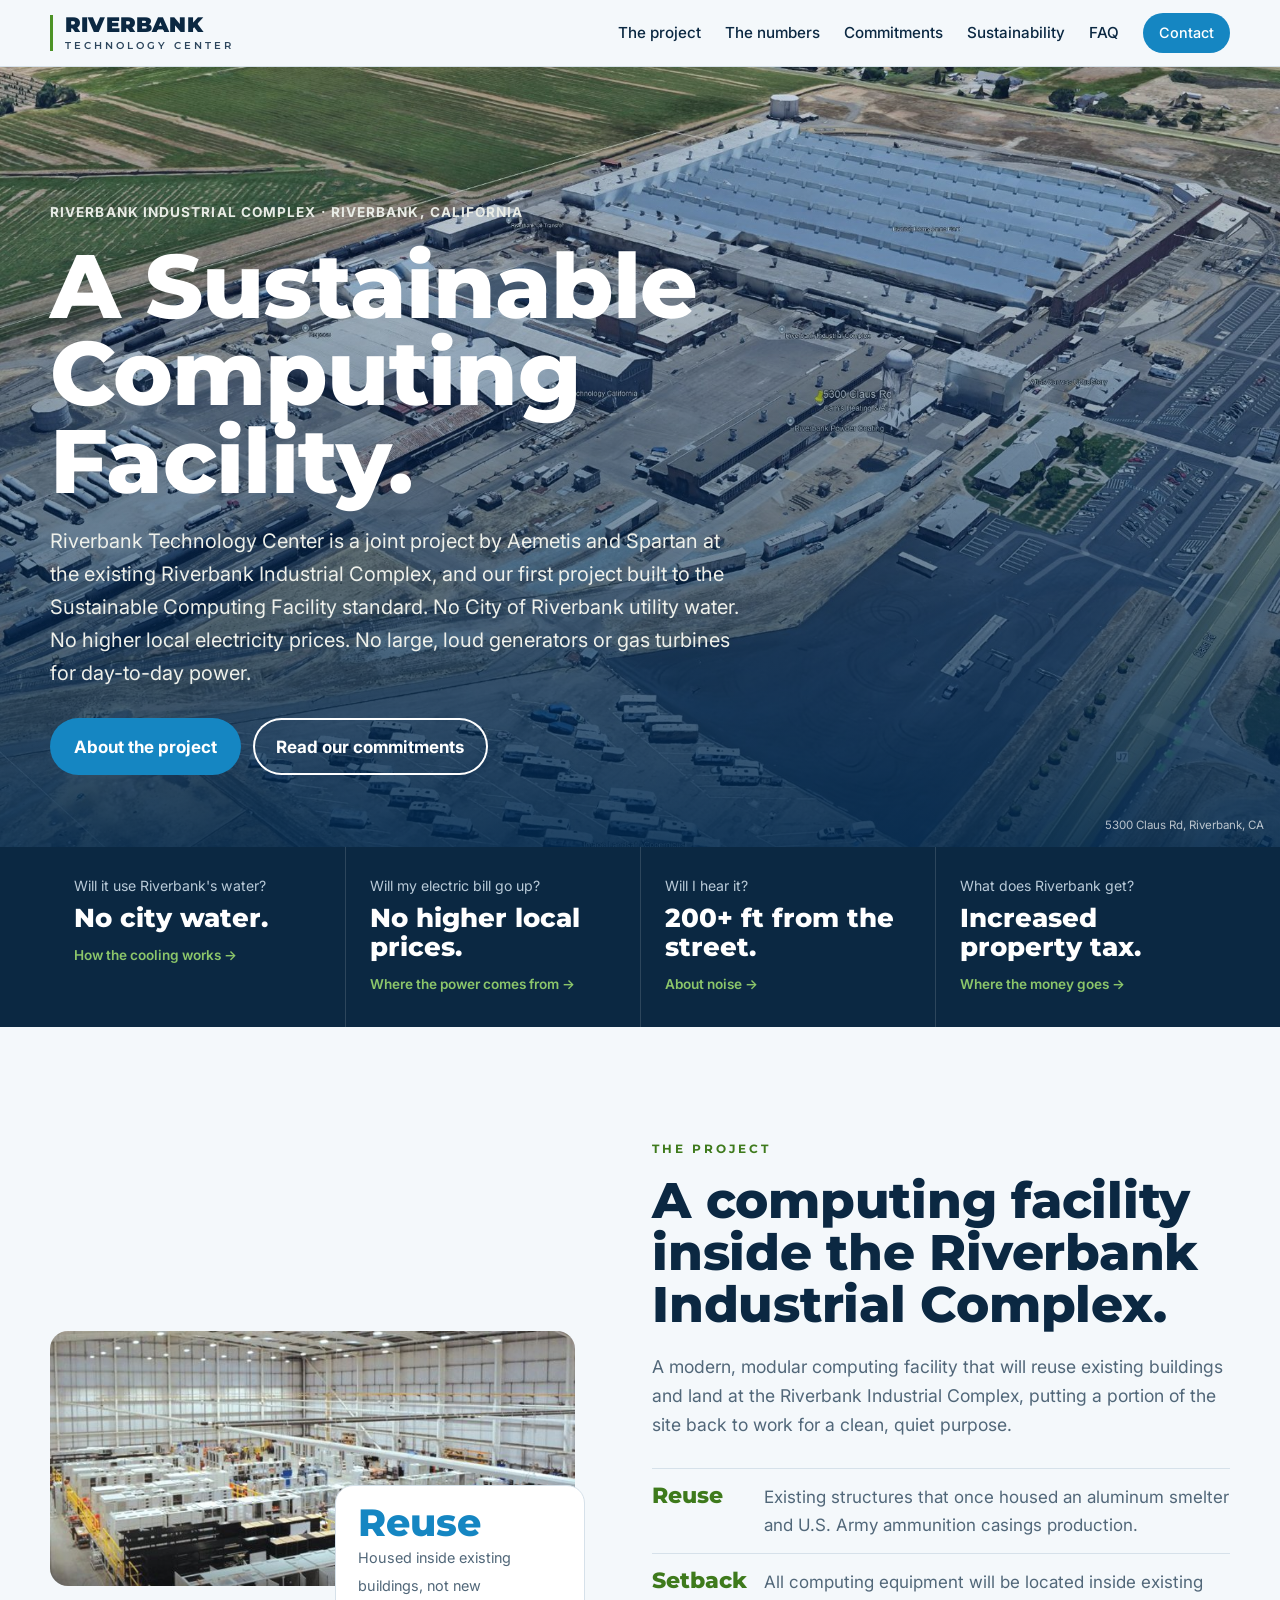
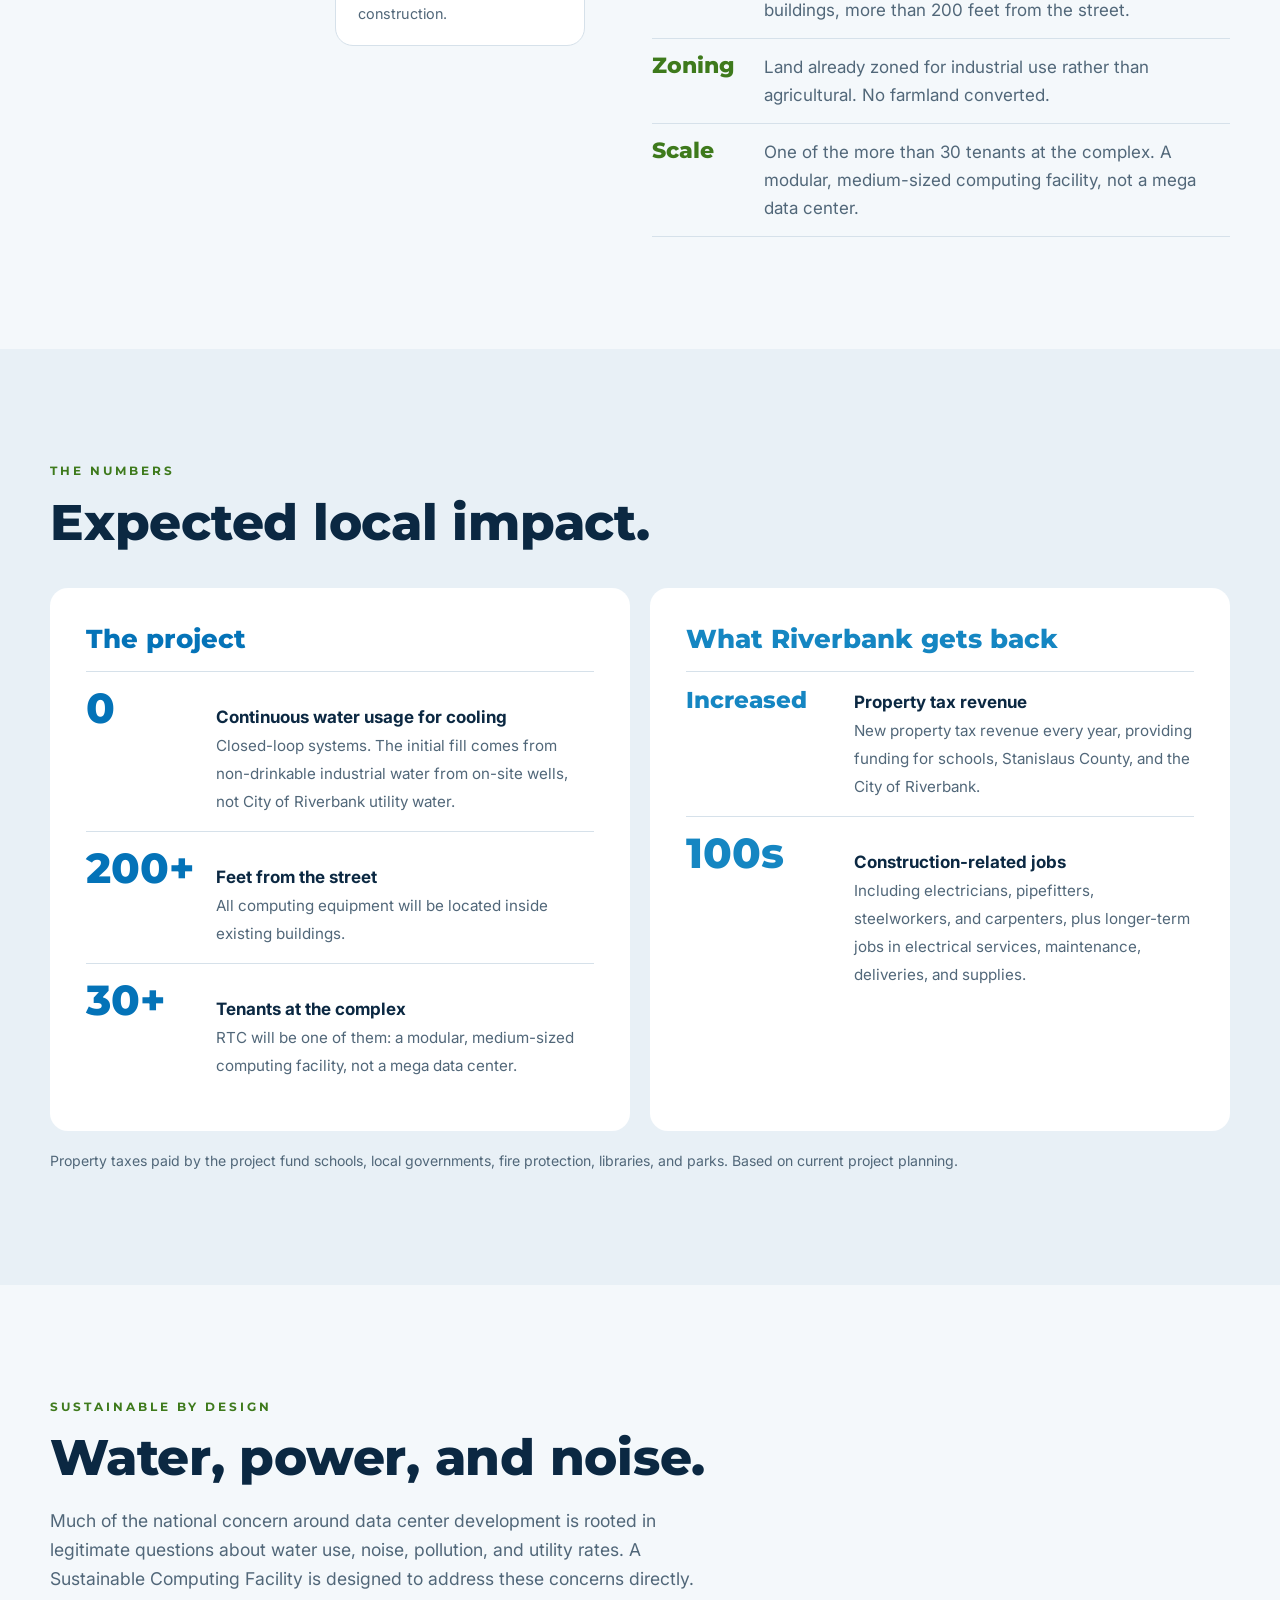
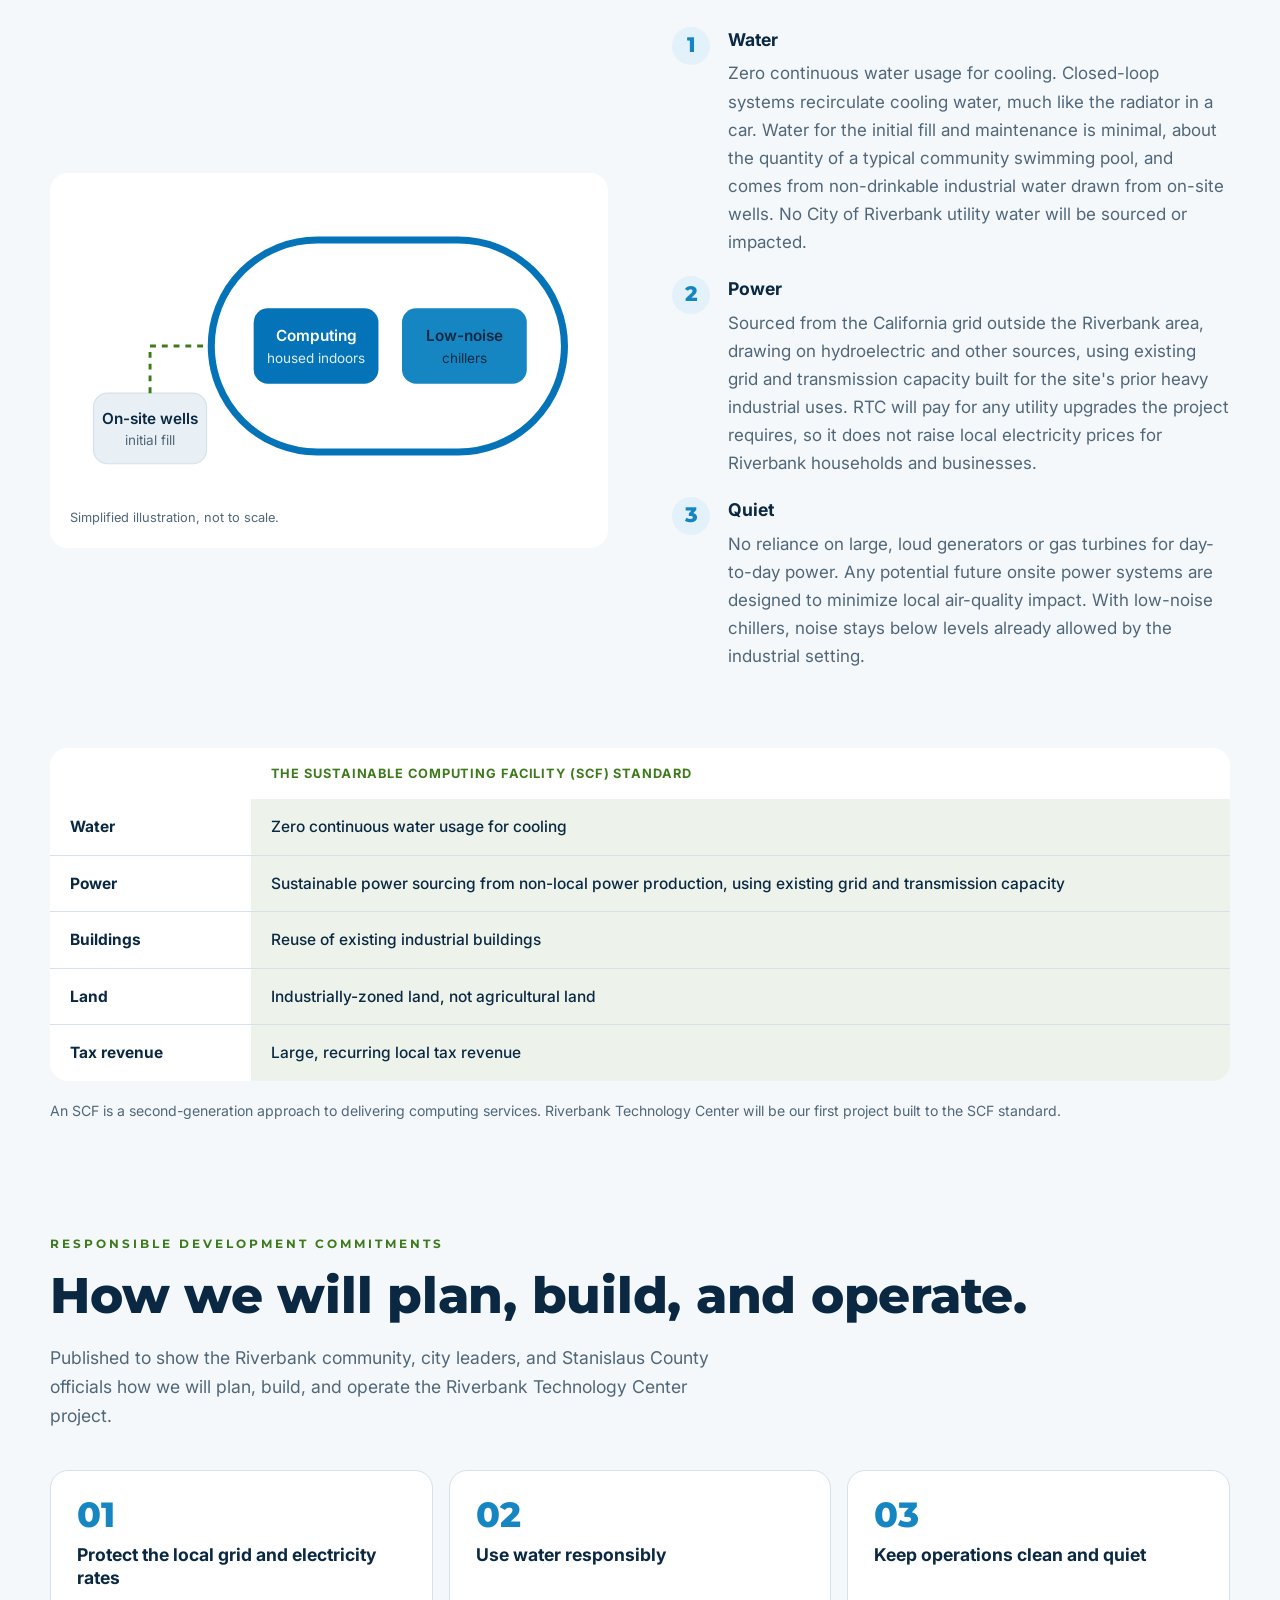
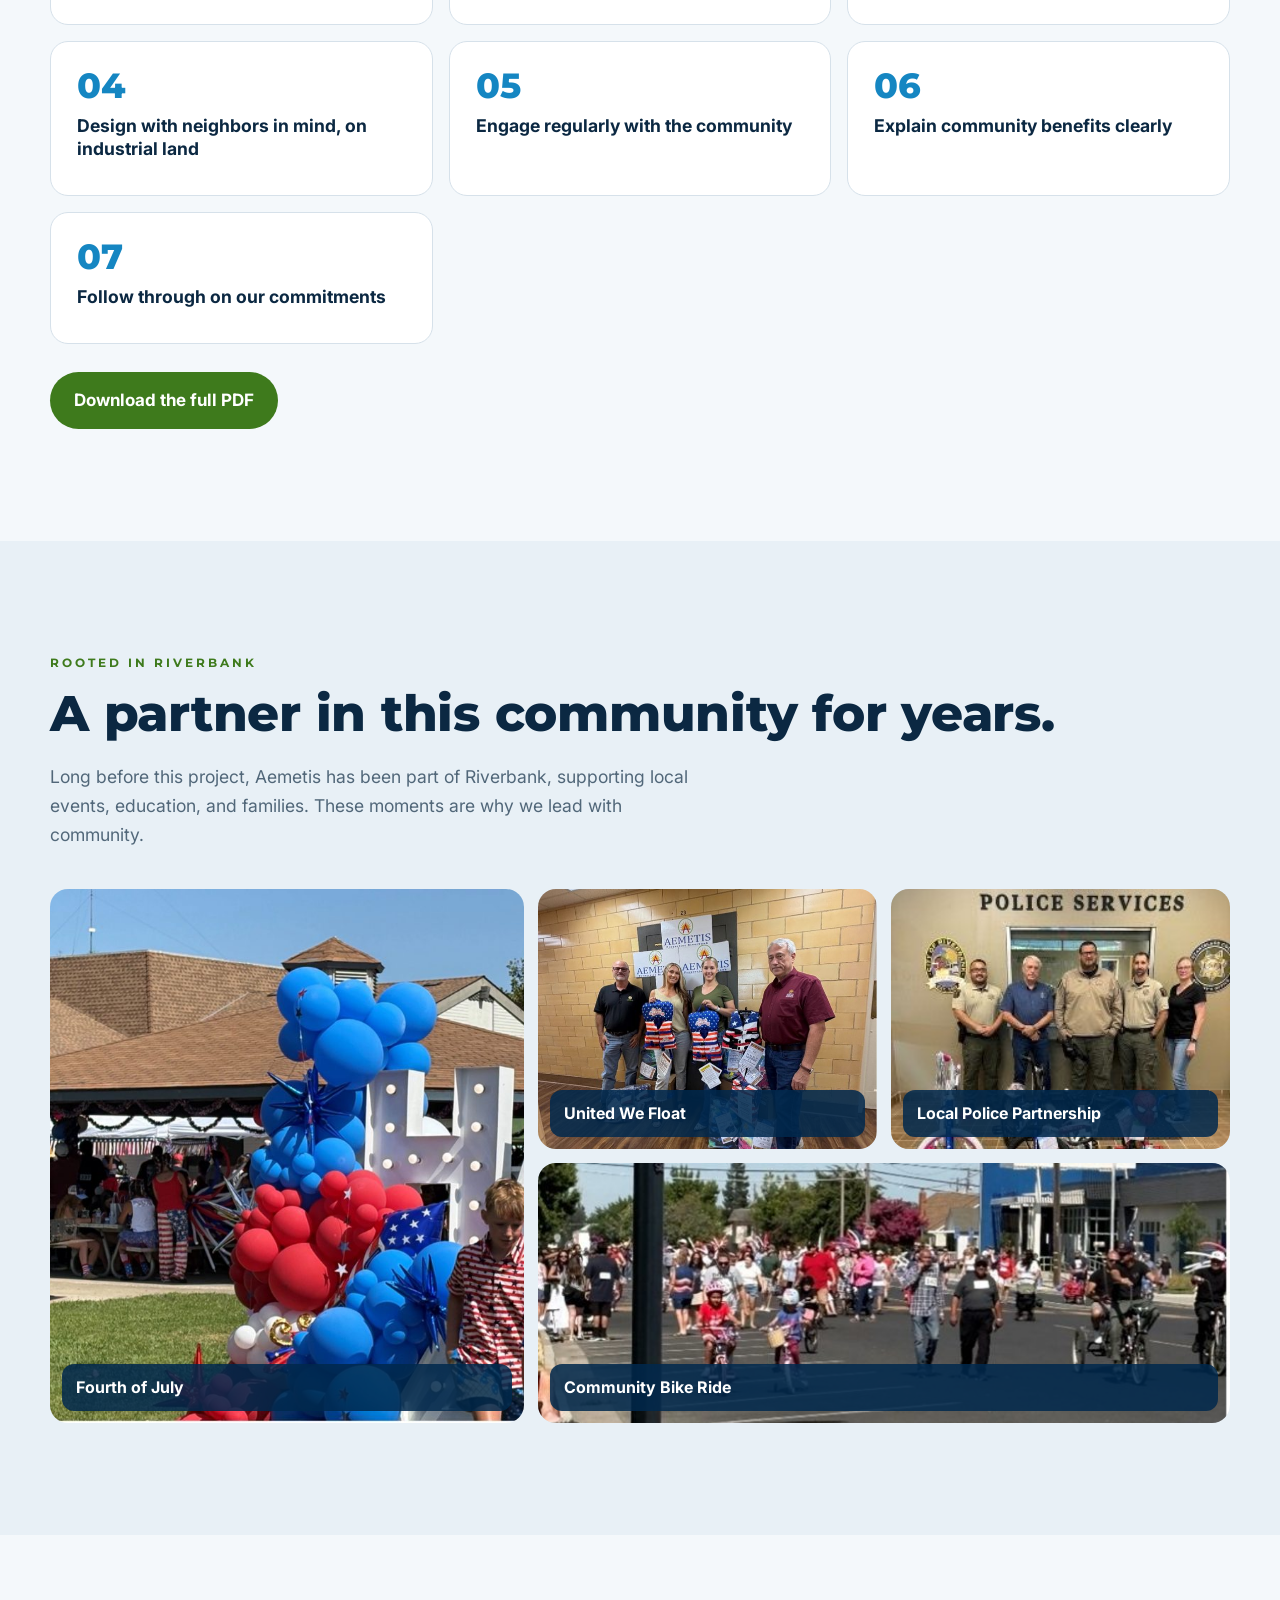
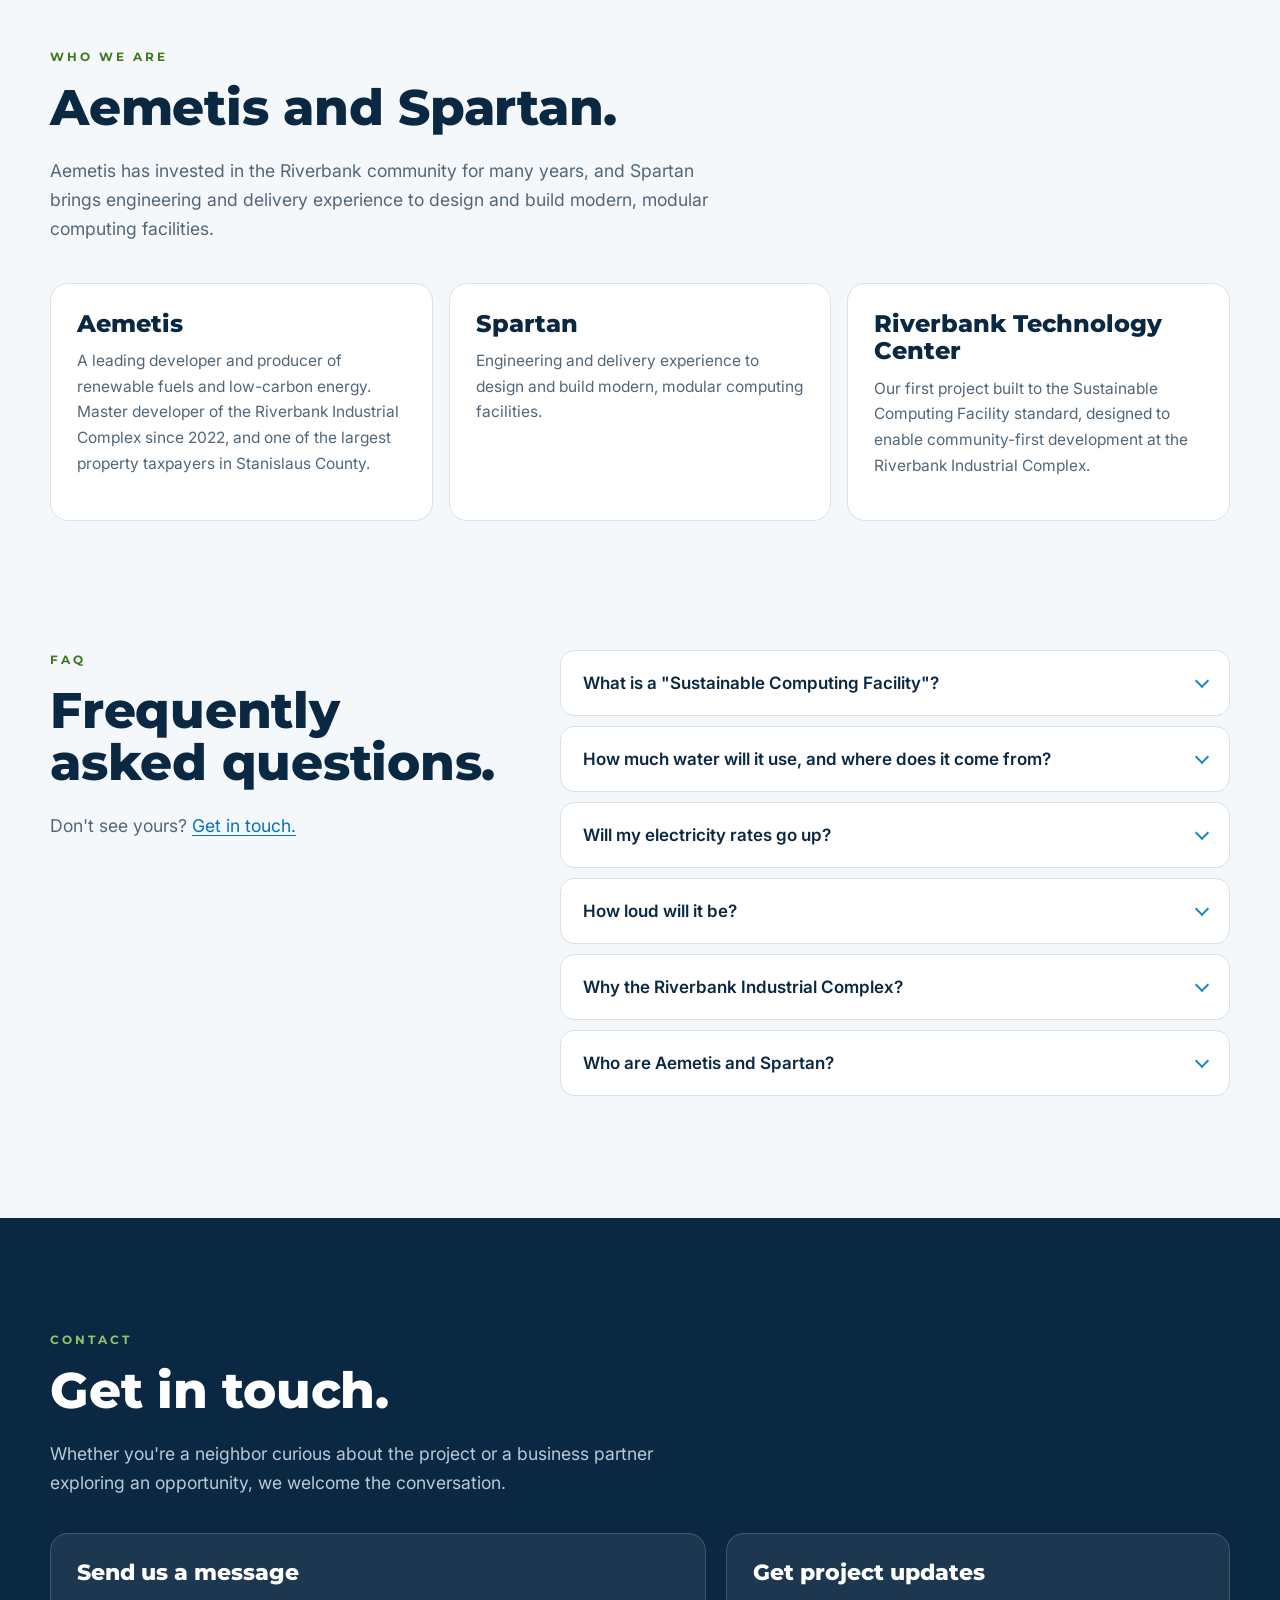
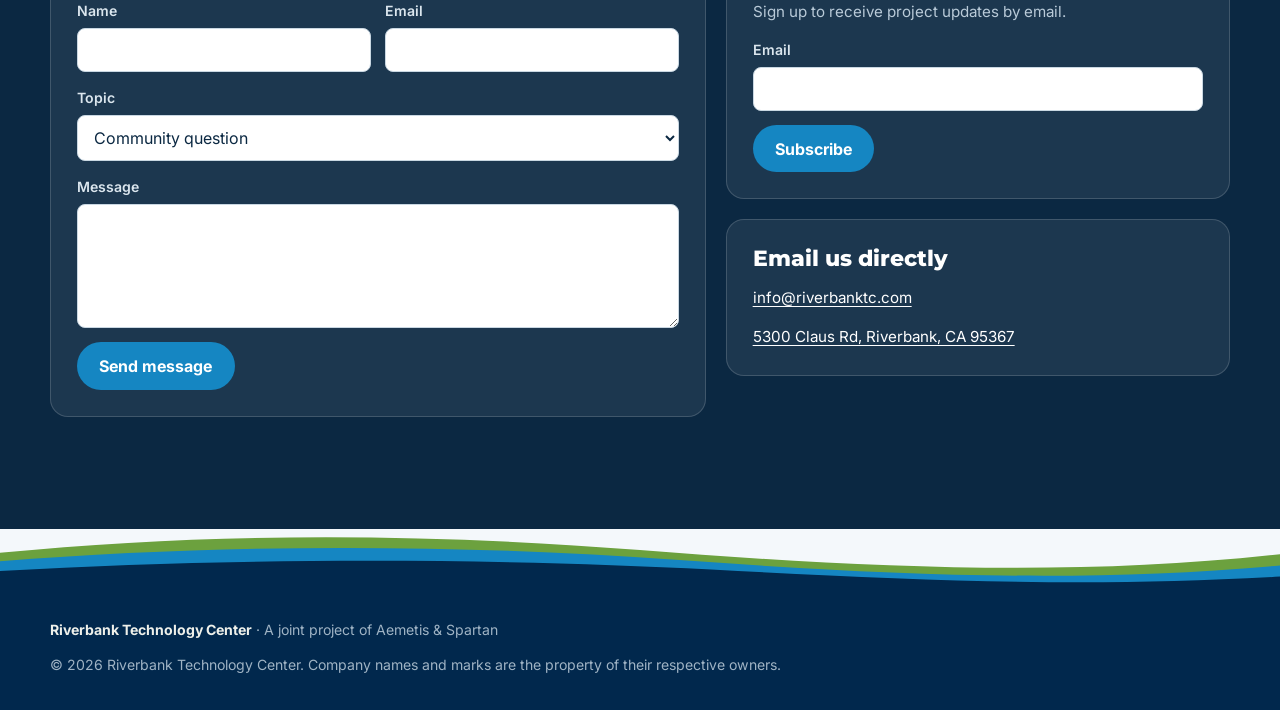
==== commit e39b63b5: "Make design C the homepage; move the preview hub to /previews/ Design C now lives at the site root (" ====
--- a/index.html
+++ b/index.html
@@ -2,149 +2,533 @@
 <html lang="en">
 <head>
 <meta charset="utf-8">
-<meta name="viewport" content="width=device-width, initial-scale=1">
-<title>RTC Redesign Previews</title>
-<meta name="description" content="Four design directions for the riverbanktc.com redesign. Pick one to replace the current site.">
-<meta name="robots" content="noindex">
+<meta name="viewport" content="width=device-width, initial-scale=1, viewport-fit=cover">
+<title>Riverbank Technology Center</title>
+<meta name="description" content="Riverbank Technology Center: a modular, medium-sized computing facility by Aemetis and Spartan inside existing buildings at the Riverbank Industrial Complex. No City of Riverbank utility water, no higher local electricity prices, and no large, loud generators or gas turbines for day-to-day power.">
 <link rel="preconnect" href="https://fonts.googleapis.com">
 <link rel="preconnect" href="https://fonts.gstatic.com" crossorigin>
-<link rel="stylesheet" href="https://fonts.googleapis.com/css2?family=Montserrat:wght@700;800;900&family=Inter:wght@400;500;600;700&display=swap">
+<link rel="stylesheet" href="https://fonts.googleapis.com/css2?family=Montserrat:wght@600;700;800;900&family=Inter:wght@400;500;600;700&display=swap">
 <style>
+/* Layout: hometown / photo-led. Warm Central Valley palette, big photography, friendly conversational copy. */
 :root {
-  --bg: #f4f8fb; --card: #fff; --ink: #0b2842; --ink-2: #516779; --rule: #d6e1ea; --accent: #3e7a1c;
+  --cream: #f4f8fb;
+  --cream-2: #e8f0f6;
+  --card: #ffffff;
+  --ink: #0b2842;
+  --ink-2: #516779;
+  --rule: #d6e1ea;
+  --olive: #3e7a1c;
+  --olive-2: #0b2842;
+  --river: #0473b8;
+  --sun: #1586c2;
+  --sun-soft: #e3f1fa;
+  --on-dark: #eef3f7;
+  --serif: "Montserrat", "Arial Black", sans-serif;
   --sans: "Inter", system-ui, -apple-system, "Segoe UI", sans-serif;
+  --r: 18px;
 }
 @media (prefers-color-scheme: dark) { :root:not([data-theme="light"]) {
-  --bg: #0a1a2b; --card: #13293f; --ink: #e9f0f6; --ink-2: #a3b6c6; --rule: #22394f; --accent: #8cc66a; color-scheme: dark;
+  --cream: #0a1a2b; --cream-2: #10243a; --card: #13293f; --ink: #e9f0f6; --ink-2: #a3b6c6; --rule: #22394f; --olive: #8cc66a; --olive-2: #c7e3b5; --river: #6cb8e6; --sun: #4fb0e3; --sun-soft: #10304a; color-scheme: dark;
 } }
 :root[data-theme="dark"] {
-  --bg: #0a1a2b; --card: #13293f; --ink: #e9f0f6; --ink-2: #a3b6c6; --rule: #22394f; --accent: #8cc66a; color-scheme: dark;
+  --cream: #0a1a2b; --cream-2: #10243a; --card: #13293f; --ink: #e9f0f6; --ink-2: #a3b6c6; --rule: #22394f; --olive: #8cc66a; --olive-2: #c7e3b5; --river: #6cb8e6; --sun: #4fb0e3; --sun-soft: #10304a; color-scheme: dark;
 }
+
 *, *::before, *::after { box-sizing: border-box; }
-body { margin: 0; background: var(--bg); color: var(--ink); font: 400 16px/1.6 var(--sans); -webkit-font-smoothing: antialiased; }
-a { color: var(--accent); }
-.wrap { width: min(1200px, 100% - 32px); margin-inline: auto; }
-header { padding: clamp(40px, 7vw, 80px) 0 32px; }
-.tag { font-family: "Montserrat", sans-serif; font-size: .76rem; font-weight: 700; letter-spacing: .24em; text-transform: uppercase; color: var(--accent); margin: 0 0 12px; }
-h1 { font: 800 clamp(2rem, 4.5vw, 3rem)/1.08 "Montserrat", sans-serif; letter-spacing: -.02em; margin: 0 0 14px; }
-.lede { max-width: 64ch; color: var(--ink-2); font-size: 1.08rem; margin: 0; }
-.cur { display: inline-flex; gap: 6px; align-items: center; margin-top: 18px; font-size: .92rem; color: var(--ink-2); }
-.grid { display: grid; grid-template-columns: repeat(2, 1fr); gap: 22px; padding-bottom: 40px; }
-@media (max-width: 1000px) { .grid { grid-template-columns: 1fr 1fr; } }
-@media (max-width: 660px) { .grid { grid-template-columns: 1fr; } }
-.card { background: var(--card); border: 1px solid var(--rule); border-radius: 16px; overflow: hidden; display: flex; flex-direction: column; transition: transform .18s, box-shadow .18s; }
-
-.shot { display: block; aspect-ratio: 16 / 10; overflow: hidden; border-bottom: 1px solid var(--rule); background: var(--rule); }
-.shot img { width: 100%; height: 100%; object-fit: cover; object-position: top; display: block; }
-.body { padding: 20px 22px 22px; display: flex; flex-direction: column; flex: 1; }
-.chosen { margin-left: 10px; font: 700 .7rem/1 "Montserrat", sans-serif; letter-spacing: .14em; text-transform: uppercase; background: #4c9225; color: #fff; padding: 6px 9px; border-radius: 999px; }
-.letter { display: inline-grid; place-items: center; width: 30px; height: 30px; border-radius: 8px; font-weight: 700; color: #fff; margin-right: 10px; font-size: .95rem; }
-h2 { display: flex; align-items: center; font: 800 1.2rem/1.2 "Montserrat", sans-serif; margin: 0 0 4px; }
-.feel { font-size: .85rem; font-weight: 600; color: var(--ink-2); margin: 0 0 12px; }
-.body p.desc { color: var(--ink-2); font-size: .95rem; margin: 0 0 14px; }
-.swatches { display: flex; gap: 6px; margin: 0 0 14px; }
-.swatches i { width: 22px; height: 22px; border-radius: 50%; border: 1px solid rgba(0,0,0,.12); }
-.points { list-style: none; padding: 0; margin: 0 0 18px; font-size: .9rem; }
-.points li { padding: 5px 0 5px 20px; position: relative; border-top: 1px solid var(--rule); }
-.points li::before { content: ""; position: absolute; left: 2px; top: 13px; width: 8px; height: 8px; border-radius: 50%; background: var(--accent); }
-.actions { margin-top: auto; display: flex; gap: 10px; flex-wrap: wrap; }
-.btn { display: inline-flex; align-items: center; justify-content: center; gap: 6px; padding: .7em 1.15em; border-radius: 999px; font-weight: 600; font-size: .93rem; text-decoration: none; background: var(--ink); color: var(--bg); }
-.btn.ghost { background: transparent; color: var(--ink); box-shadow: inset 0 0 0 1.5px var(--rule); }
-.btn:hover { opacity: .88; }
-.notes { border-top: 1px solid var(--rule); padding: 32px 0 56px; display: grid; grid-template-columns: 1fr 1fr; gap: 32px; }
-.notes h3 { font-size: 1rem; margin: 0 0 8px; }
-.notes p, .notes li { color: var(--ink-2); font-size: .93rem; }
-.notes ul { padding-left: 18px; margin: 0; }
-@media (max-width: 760px) { .notes { grid-template-columns: 1fr; } }
+html { scroll-behavior: smooth; scroll-padding-top: 76px; }
+@media (prefers-reduced-motion: reduce) { html { scroll-behavior: auto; } }
+body { margin: 0; background: var(--cream); color: var(--ink); font: 400 17px/1.65 var(--sans); -webkit-font-smoothing: antialiased; }
+img, svg { max-width: 100%; display: block; }
+a { color: var(--river); text-underline-offset: 3px; }
+:focus-visible { outline: 3px solid var(--sun); outline-offset: 3px; border-radius: 6px; }
+h1, h2, h3 { margin: 0 0 .45em; line-height: 1.1; font-weight: 400; }
+h2 { font: 800 clamp(2rem, 4.4vw, 3.1rem)/1.05 var(--serif); letter-spacing: -.005em; }
+
+h3 { font: 700 1.1rem/1.3 var(--sans); }
+p { margin: 0 0 1em; }
+.wrap { width: min(1180px, 100% - 32px); margin-inline: auto; }
+.sec { padding: clamp(64px, 9vw, 112px) 0; }
+.kicker { display: block; font-family: var(--serif); font-size: .78rem; font-weight: 700; letter-spacing: .24em; text-transform: uppercase; color: var(--olive); margin-bottom: 14px; }
+
+.intro { max-width: 60ch; color: var(--ink-2); font-size: 1.1rem; }
+.sr-only { position: absolute; width: 1px; height: 1px; overflow: hidden; clip: rect(0 0 0 0); white-space: nowrap; }
+.btn { display: inline-flex; align-items: center; gap: 8px; background: var(--sun); color: #fff; font-weight: 700; text-decoration: none; padding: .85em 1.4em; border-radius: 999px; transition: transform .15s, background .15s; }
+.btn:hover { background: #0f78ad; }
+.btn.ghost { background: transparent; color: inherit; box-shadow: inset 0 0 0 2px currentColor; }
+.btn.ghost:hover { background: rgba(255,255,255,.12); }
+
+/* Header */
+.top { position: sticky; top: 0; z-index: 40; background: var(--cream); border-bottom: 1px solid var(--rule); }
+.top .wrap { display: flex; align-items: center; justify-content: space-between; gap: 16px; min-height: 66px; }
+.brand { display: flex; align-items: center; gap: 10px; color: var(--ink); text-decoration: none; }
+.brand svg { flex: none; }
+.brand b { font: 800 1.25rem/1 var(--serif); }
+.brand small { display: block; font-size: .72rem; color: var(--ink-2); letter-spacing: .04em; margin-top: 3px; }
+.nav { display: flex; align-items: center; gap: 24px; }
+.nav a { color: var(--ink); text-decoration: none; font-weight: 500; font-size: .95rem; }
+.nav a:hover { color: var(--sun); }
+.nav .btn { color: #fff; padding: .55em 1.1em; font-size: .9rem; }
+.menu { display: none; background: none; border: 1px solid var(--rule); color: var(--ink); border-radius: 999px; padding: 7px 15px; font: 600 .9rem var(--sans); }
+@media (max-width: 920px) {
+  .menu { display: block; }
+  .nav { display: none; position: absolute; left: 0; right: 0; top: 100%; flex-direction: column; align-items: stretch; gap: 0; background: var(--cream); border-bottom: 1px solid var(--rule); padding: 6px 16px 18px; }
+  .nav.open { display: flex; }
+  .nav a:not(.btn) { padding: 13px 0; border-bottom: 1px solid var(--rule); }
+  .nav .btn { margin-top: 14px; justify-content: center; }
+}
+
+/* Hero */
+.hero { position: relative; min-height: min(88vh, 780px); display: grid; align-items: end; color: #fff; overflow: hidden; }
+.hero > img { position: absolute; inset: 0; width: 100%; height: 100%; object-fit: cover; object-position: 60% 40%; }
+.hero::after { content: ""; position: absolute; inset: 0; background: linear-gradient(180deg, rgba(1,40,77,.15) 0%, rgba(1,40,77,.35) 40%, rgba(1,40,77,.88) 100%); }
+.hero .wrap { position: relative; z-index: 1; padding: 120px 0 clamp(40px, 6vw, 72px); }
+.pill { font-size: .85rem; font-weight: 700; letter-spacing: .08em; text-transform: uppercase; color: #e9ece6; margin-bottom: 18px; }
+
+.pill a { color: #fff; font-weight: 600; }
+.hero h1 { font: 800 clamp(2.7rem, 7.5vw, 5.6rem)/.98 var(--serif); letter-spacing: -.01em; max-width: 14ch; margin-bottom: 20px; }
+
+.hero .lede { font-size: clamp(1.05rem, 1.6vw, 1.25rem); max-width: 54ch; color: #eef0ea; margin-bottom: 28px; }
+.hero .ctas { display: flex; flex-wrap: wrap; gap: 12px; }
+.hero .credit { position: absolute; right: 16px; bottom: 12px; z-index: 1; font-size: .72rem; color: rgba(255,255,255,.7); }
+
+/* Quick answers */
+.answers { margin-top: -1px; background: var(--olive-2); color: var(--on-dark); }
+@media (prefers-color-scheme: dark) { :root:not([data-theme="light"]) .answers { background: #0a2238; } }
+:root[data-theme="dark"] .answers { background: #0a2238; }
+.answers .wrap { display: grid; grid-template-columns: repeat(4, 1fr); }
+.answers a { display: block; padding: 28px 24px 30px; color: inherit; text-decoration: none; border-left: 1px solid rgba(255,255,255,.14); transition: background .15s; }
+.answers a:first-child { border-left: 0; }
+.answers a:hover { background: rgba(255,255,255,.06); }
+.answers .q { font-size: .88rem; color: #b9cad8; margin-bottom: 6px; }
+.answers .a { font: 800 1.65rem/1.1 var(--serif); color: #fff; margin-bottom: 8px; }
+.answers .more { font-size: .85rem; font-weight: 600; color: #8cc66a; }
+@media (max-width: 900px) { .answers .wrap { grid-template-columns: 1fr 1fr; } .answers a:nth-child(3) { border-left: 0; } .answers a:nth-child(n+3) { border-top: 1px solid rgba(255,255,255,.14); } }
+@media (max-width: 520px) { .answers .wrap { grid-template-columns: 1fr; } .answers a { border-left: 0; border-top: 1px solid rgba(255,255,255,.14); } .answers a:first-child { border-top: 0; } }
+
+/* Story: then and now */
+.story { display: grid; grid-template-columns: 1fr 1.1fr; gap: clamp(32px, 6vw, 80px); align-items: center; }
+.story .stack { position: relative; padding-bottom: 60px; }
+.story .stack img { border-radius: var(--r); width: 100%; height: auto;  }
+.story .stack .badge { position: absolute; right: -10px; bottom: 0; background: var(--card); border-radius: var(--r); padding: 18px 22px; border: 1px solid var(--rule); max-width: 250px; }
+.badge b { display: block; font: 800 2.4rem/1 var(--serif); color: var(--sun); }
+.badge span { font-size: .9rem; color: var(--ink-2); }
+.history { list-style: none; padding: 0; margin: 28px 0 0; display: grid; gap: 0; }
+.history li { display: grid; grid-template-columns: 96px 1fr; gap: 16px; padding: 14px 0; border-top: 1px solid var(--rule); }
+.history li:last-child { border-bottom: 1px solid var(--rule); }
+.history .yr { font: 800 1.35rem/1.2 var(--serif); color: var(--olive); }
+.history p { margin: 0; color: var(--ink-2); }
+@media (max-width: 880px) { .story { grid-template-columns: 1fr; } .story .stack .badge { right: 12px; } }
+
+/* Numbers */
+.numbers { background: var(--cream-2); }
+.split { display: grid; grid-template-columns: repeat(2, 1fr); gap: 20px; margin-top: 40px; }
+.panel { background: var(--card); border-radius: var(--r); padding: clamp(24px, 3vw, 36px); }
+.panel h3 { font: 800 1.6rem/1.15 var(--serif); margin-bottom: 18px; }
+.panel.takes h3 { color: var(--river); }
+.panel.gives h3 { color: var(--sun); }
+.figs { display: grid; gap: 0; }
+.fig { display: grid; grid-template-columns: 112px 1fr; gap: 18px; align-items: baseline; padding: 16px 0; border-top: 1px solid var(--rule); }
+.fig .n { font: 800 2.6rem/1 var(--serif); }
+.takes .n { color: var(--river); }
+.gives .n { color: var(--sun); }
+.fig b { display: block; font-weight: 700; }
+.fig span { color: var(--ink-2); font-size: .95rem; }
+.gives .fig { grid-template-columns: 150px 1fr; }
+.fig .n-word { font-size: 1.45rem; }
+.footnote { font-size: .88rem; color: var(--ink-2); margin: 18px 0 0; }
+@media (max-width: 860px) { .split { grid-template-columns: 1fr; } }
+@media (max-width: 440px) { .fig { grid-template-columns: 1fr; gap: 4px; } }
+
+/* How it works */
+.how { display: grid; grid-template-columns: 1fr 1fr; gap: clamp(28px, 5vw, 64px); align-items: center; margin-top: 36px; }
+.diagram { background: var(--card); border-radius: var(--r); padding: 20px; }
+.diagram svg { width: 100%; height: auto; }
+.diagram text { font: 600 13px var(--sans); fill: var(--ink); }
+.diagram .sub { font-weight: 400; font-size: 11.5px; fill: var(--ink-2); }
+.diagram .loop { fill: none; stroke: var(--river); stroke-width: 6; stroke-linecap: round; }
+.diagram .flow { fill: none; stroke: #fff; stroke-width: 2; stroke-dasharray: 2 14; stroke-linecap: round; animation: flow 1.6s linear infinite; }
+@keyframes flow { to { stroke-dashoffset: -32; } }
+@media (prefers-reduced-motion: reduce) { .diagram .flow { animation: none; } }
+.diagram .box { fill: var(--cream-2); stroke: var(--rule); }
+.diagram .well { fill: none; stroke: var(--olive); stroke-width: 2.5; stroke-dasharray: 5 5; }
+.steps-how { list-style: none; counter-reset: s; padding: 0; margin: 0; }
+.steps-how li { counter-increment: s; position: relative; padding: 0 0 22px 56px; }
+.steps-how li::before { content: counter(s); position: absolute; left: 0; top: -2px; width: 38px; height: 38px; display: grid; place-items: center; border-radius: 50%; background: var(--sun-soft); color: var(--sun); font: 800 1.3rem/1 var(--serif); }
+.steps-how p { color: var(--ink-2); margin: 0; }
+@media (max-width: 860px) { .how { grid-template-columns: 1fr; } }
+
+.compare { margin-top: 56px; overflow-x: auto; border-radius: var(--r); background: var(--card); }
+.compare table { width: 100%; border-collapse: collapse; min-width: 640px; }
+.compare th, .compare td { text-align: left; padding: 15px 20px; border-bottom: 1px solid var(--rule); vertical-align: top; font-size: .97rem; }
+.compare thead th { font-size: .8rem; letter-spacing: .07em; text-transform: uppercase; color: var(--ink-2); font-weight: 700; }
+.compare tbody th { width: 17%; }
+.compare td.them { color: var(--ink-2); }
+.compare td.us { background: color-mix(in srgb, var(--olive) 9%, transparent); font-weight: 500; }
+.compare thead .us { color: var(--olive); }
+.compare tr:last-child > * { border-bottom: 0; }
+
+/* Commitments */
+.promises { display: grid; grid-template-columns: repeat(auto-fit, minmax(300px, 1fr)); gap: 16px; margin-top: 40px; list-style: none; padding: 0; counter-reset: p; }
+.promises li { counter-increment: p; background: var(--card); border-radius: var(--r); padding: 26px; border: 1px solid var(--rule); display: flex; flex-direction: column; }
+.promises li::before { content: counter(p, decimal-leading-zero); font: 800 2.2rem/1 var(--serif); color: var(--sun); margin-bottom: 12px; }
+.promises p { color: var(--ink-2); font-size: .97rem; }
+.promises .check { margin: auto 0 0; padding-top: 14px; border-top: 1px dashed var(--rule); font-size: .9rem; color: var(--ink); }
+.promises .check b { color: var(--olive); }
+.after { margin-top: 28px; }
+.after .btn { background: var(--olive); color: #fff; }
+.after .btn:hover { background: var(--olive-2); }
+.promises.partners li::before { content: none; }
+.promises.partners h3 { font: 800 1.5rem/1.15 var(--serif); }
+
+/* Community mosaic */
+.community { background: var(--cream-2); }
+.mosaic { display: grid; grid-template-columns: 1.4fr 1fr 1fr; grid-template-rows: 260px 260px; gap: 14px; margin-top: 40px; }
+.mosaic figure { margin: 0; position: relative; border-radius: var(--r); overflow: hidden; background: var(--rule); }
+.mosaic img { width: 100%; height: 100%; object-fit: cover;  }
+
+.mosaic figure:first-child { grid-row: span 2; }
+.mosaic figure:nth-child(4) { grid-column: span 2; }
+.mosaic figcaption { position: absolute; left: 12px; bottom: 12px; right: 12px; display: flex; flex-direction: column; background: rgba(1,40,77,.85); color: #fff; padding: 10px 14px; border-radius: 12px; font-size: .85rem; }
+.mosaic figcaption b { font-size: 1rem; }
+@media (max-width: 860px) { .mosaic { grid-template-columns: 1fr 1fr; grid-template-rows: 300px 220px 220px; } .mosaic figure:first-child { grid-row: auto; grid-column: span 2; } .mosaic figure:nth-child(4) { grid-column: auto; } }
+@media (max-width: 520px) { .mosaic { grid-template-columns: 1fr; grid-template-rows: none; grid-auto-rows: 260px; } .mosaic figure:first-child { grid-column: auto; } }
+
+/* Process */
+.road { list-style: none; padding: 0; margin: 44px 0 0; display: grid; grid-template-columns: repeat(6, 1fr); gap: 0; position: relative; }
+.road::before { content: ""; position: absolute; left: 0; right: 0; top: 13px; height: 3px; background: var(--rule); border-radius: 3px; }
+.road li { position: relative; padding: 40px 14px 0 0; }
+.road li::before { content: ""; position: absolute; left: 0; top: 4px; width: 22px; height: 22px; border-radius: 50%; background: var(--cream); border: 3px solid var(--rule); }
+.road li.done::before { background: var(--olive); border-color: var(--olive); }
+.road li.now::before { background: var(--sun); border-color: var(--sun); box-shadow: 0 0 0 7px var(--sun-soft); }
+.road .when { font-size: .78rem; font-weight: 700; letter-spacing: .08em; text-transform: uppercase; color: var(--ink-2); }
+.road .now .when { color: var(--sun); }
+.road h3 { font-size: 1rem; margin: 4px 0; }
+.road p { font-size: .9rem; color: var(--ink-2); margin: 0; }
+@media (max-width: 900px) {
+  .road { grid-template-columns: 1fr; }
+  .road::before { left: 10px; right: auto; top: 0; bottom: 0; width: 3px; height: auto; }
+  .road li { padding: 0 0 22px 44px; }
+  .road li::before { top: 2px; }
+}
+
+/* FAQ */
+.faq-wrap { display: grid; grid-template-columns: .8fr 1.2fr; gap: clamp(28px, 5vw, 72px); align-items: start; }
+.faq-wrap .side { position: sticky; top: 100px; }
+.faq details { background: var(--card); border: 1px solid var(--rule); border-radius: 14px; margin-bottom: 10px; }
+.faq summary { list-style: none; cursor: pointer; padding: 18px 54px 18px 22px; font-weight: 600; position: relative; }
+.faq summary::-webkit-details-marker { display: none; }
+.faq summary::after { content: ""; position: absolute; right: 22px; top: 50%; width: 10px; height: 10px; border-right: 2.5px solid var(--sun); border-bottom: 2.5px solid var(--sun); transform: translateY(-70%) rotate(45deg); transition: transform .2s; }
+.faq details[open] summary::after { transform: translateY(-30%) rotate(-135deg); }
+.faq details p { padding: 0 22px 18px; margin: 0; color: var(--ink-2); }
+@media (max-width: 860px) { .faq-wrap { grid-template-columns: 1fr; } .faq-wrap .side { position: static; } }
+
+/* Contact */
+.contact { background: var(--olive-2); color: var(--on-dark); }
+@media (prefers-color-scheme: dark) { :root:not([data-theme="light"]) .contact { background: #0a2238; } }
+:root[data-theme="dark"] .contact { background: #0a2238; }
+.contact h2 { color: #fff; }
+.contact .intro { color: #b9cad8; }
+.ways { display: grid; grid-template-columns: repeat(2, 1fr); gap: 16px; margin: 36px 0 28px; }
+.ways a { display: block; background: rgba(255,255,255,.07); border: 1px solid rgba(255,255,255,.14); border-radius: var(--r); padding: 24px; color: inherit; text-decoration: none; transition: background .15s; }
+.ways a:hover { background: rgba(255,255,255,.12); }
+.ways h3 { font: 800 1.45rem/1.15 var(--serif); color: #fff; }
+.ways p { color: #b9cad8; font-size: .95rem; }
+.ways span { color: #8cc66a; font-weight: 700; font-size: .92rem; }
+.contact-grid { display: grid; grid-template-columns: 1.3fr 1fr; gap: 20px; margin-top: 36px; align-items: start; }
+.side-col { display: grid; gap: 20px; }
+.form, .direct { background: rgba(255,255,255,.07); border: 1px solid rgba(255,255,255,.16); border-radius: var(--r); padding: 26px; display: grid; gap: 14px; }
+.form h3, .direct h3 { font: 800 1.35rem/1.15 var(--serif); color: #fff; margin: 0; }
+.form p, .direct p { color: #b9cad8; font-size: .95rem; margin: 0; }
+.direct a { color: #fff; }
+.form .row { display: grid; grid-template-columns: 1fr 1fr; gap: 14px; }
+.form label { display: grid; gap: 6px; font-size: .88rem; font-weight: 600; color: #dbe6ee; }
+.form input, .form select, .form textarea { width: 100%; font: 400 1rem var(--sans); color: #0b2842; background: #fff; border: 1px solid #c9d7e2; border-radius: 8px; padding: 11px 12px; }
+.form textarea { resize: vertical; }
+.form input:focus-visible, .form select:focus-visible, .form textarea:focus-visible { outline: 3px solid #8cc66a; outline-offset: 1px; }
+.form .btn { justify-self: start; border: 0; cursor: pointer; font: 700 1rem var(--sans); }
+.hp { position: absolute; left: -9999px; width: 1px; height: 1px; opacity: 0; }
+@media (max-width: 860px) { .contact-grid { grid-template-columns: 1fr; } }
+@media (max-width: 520px) { .form .row { grid-template-columns: 1fr; } }
+.addr { display: flex; flex-wrap: wrap; gap: 8px 28px; color: #b9cad8; font-size: .95rem; }
+.addr a { color: #fff; }
+@media (max-width: 860px) { .ways { grid-template-columns: 1fr; } }
+
+footer { background: #01284d; color: #9fb3c4; padding: 34px 0; font-size: .88rem; }
+footer .wrap { display: flex; flex-wrap: wrap; justify-content: space-between; gap: 12px 24px; }
+footer b { color: #eef0ea; }
+footer p { margin: 0; }
+
+/* Brand wordmark and labels, from the RTC social media flyer */
+.wm { display: inline-flex; flex-direction: column; justify-content: center; gap: 5px; padding-left: 12px; border-left: 3px solid #4c9225; text-decoration: none; color: var(--wm, #0b2842); line-height: 1; }
+.wm b { font: 900 1.3rem/1 "Montserrat", sans-serif; text-transform: uppercase; letter-spacing: .01em; }
+.wm small { font: 600 .62rem/1 "Montserrat", sans-serif; text-transform: uppercase; letter-spacing: .3em; opacity: .85; }
 </style>
 </head>
 <body>
-<header class="wrap">
-  <p class="tag">riverbanktc.com redesign</p>
-  <h1>Four directions for the new site</h1>
-  <p class="lede">Each preview is a full homepage with the same content, all taken from the current riverbanktc.com: plain answers on water, power, and noise, the Sustainable Computing Facility standard, the seven commitments, and the real site and community photos. No new claims were added. Only the look and layout change. Open each one, then pick the direction to build out.</p>
-  <p class="cur">All four use the RTC brand colors and type from the social media flyer. Compare with the current site: <a href="https://www.riverbanktc.com/" target="_blank" rel="noopener">riverbanktc.com &nearr;</a></p>
+
+<header class="top">
+  <div class="wrap">
+    <a class="wm" href="#top" aria-label="Riverbank Technology Center, home"><b>Riverbank</b><small>Technology Center</small></a>
+    <button class="menu" aria-expanded="false" aria-controls="nav">Menu</button>
+    <nav id="nav" class="nav" aria-label="Primary">
+      <a href="#story">The project</a>
+      <a href="#numbers">The numbers</a>
+      <a href="#promises">Commitments</a>
+      <a href="#how">Sustainability</a>
+      <a href="#faq">FAQ</a>
+      <a class="btn" href="#contact">Contact</a>
+    </nav>
+  </div>
 </header>
 
-<main class="wrap">
-  <div class="grid">
-    <article class="card">
-      <a class="shot" href="previews/a-civic/"><img src="previews/thumbs/a-civic.jpg?v=20261010b" alt="Screenshot of preview A, Civic" width="960" height="600"></a>
-      <div class="body">
-        <h2><span class="letter" style="background:#0b2842">A</span>Civic</h2>
-        <p class="feel">Calm, trustworthy, public-agency feel</p>
-        <div class="swatches" aria-hidden="true"><i style="background:#0b2842"></i><i style="background:#1586c2"></i><i style="background:#4c9225"></i><i style="background:#f4f8fb"></i></div>
-        <p class="desc">Reads like a well-run city information page, with soft cards that answer the four questions neighbors ask first.</p>
-        <ul class="points">
-          <li>Soft cards, light layout</li>
-          <li>"Questions neighbors ask first" cards</li>
-          <li>Simple setback illustration (200+ ft)</li>
-        </ul>
-        <div class="actions"><a class="btn" href="previews/a-civic/">Open preview &rarr;</a></div>
+<main>
+<section class="hero" id="top">
+  <img src="img/aerial.jpg" alt="Aerial view of the Riverbank Industrial Complex: long industrial buildings, rail lines, and parking, with farmland beyond" width="2000" height="1120" fetchpriority="high">
+  <div class="wrap">
+    <p class="pill">Riverbank Industrial Complex &middot; Riverbank, California</p>
+    <h1>A Sustainable Computing Facility.</h1>
+    <p class="lede">Riverbank Technology Center is a joint project by Aemetis and Spartan at the existing Riverbank Industrial Complex, and our first project built to the Sustainable Computing Facility standard. No City of Riverbank utility water. No higher local electricity prices. No large, loud generators or gas turbines for day-to-day power.</p>
+    <div class="ctas">
+      <a class="btn" href="#numbers">About the project</a>
+      <a class="btn ghost" href="assets/RTC-Responsible-Development-Commitments.pdf">Read our commitments</a>
+    </div>
+  </div>
+  <span class="credit">5300 Claus Rd, Riverbank, CA</span>
+</section>
+
+<nav class="answers" aria-label="Questions neighbors ask first">
+  <div class="wrap">
+    <a href="#how"><p class="q">Will it use Riverbank's water?</p><p class="a">No city water.</p><span class="more">How the cooling works &rarr;</span></a>
+    <a href="#how"><p class="q">Will my electric bill go up?</p><p class="a">No higher local prices.</p><span class="more">Where the power comes from &rarr;</span></a>
+    <a href="#faq"><p class="q">Will I hear it?</p><p class="a">200+ ft from the street.</p><span class="more">About noise &rarr;</span></a>
+    <a href="#numbers"><p class="q">What does Riverbank get?</p><p class="a">Increased property tax.</p><span class="more">Where the money goes &rarr;</span></a>
+  </div>
+</nav>
+
+<section class="sec" id="story">
+  <div class="wrap story">
+    <div class="stack">
+      <img src="img/interior.jpg" alt="Interior of a large industrial building with high ceilings and equipment on the floor" width="624" height="303" loading="lazy">
+      <div class="badge"><b>Reuse</b><span>Housed inside existing buildings, not new construction.</span></div>
+    </div>
+    <div>
+      <p class="kicker">The project</p>
+      <h2>A computing facility inside the Riverbank Industrial Complex.</h2>
+      <p class="intro">A modern, modular computing facility that will reuse existing buildings and land at the Riverbank Industrial Complex, putting a portion of the site back to work for a clean, quiet purpose.</p>
+      <ol class="history">
+        <li><span class="yr">Reuse</span><p>Existing structures that once housed an aluminum smelter and U.S. Army ammunition casings production.</p></li>
+        <li><span class="yr">Setback</span><p>All computing equipment will be located inside existing buildings, more than 200 feet from the street.</p></li>
+        <li><span class="yr">Zoning</span><p>Land already zoned for industrial use rather than agricultural. No farmland converted.</p></li>
+        <li><span class="yr">Scale</span><p>One of the more than 30 tenants at the complex. A modular, medium-sized computing facility, not a mega data center.</p></li>
+      </ol>
+    </div>
+  </div>
+</section>
+
+<section class="sec numbers" id="numbers">
+  <div class="wrap">
+    <p class="kicker">The numbers</p>
+    <h2>Expected local impact.</h2>
+    <div class="split">
+      <div class="panel takes">
+        <h3>The project</h3>
+        <div class="figs">
+          <div class="fig"><span class="n">0</span><div><b>Continuous water usage for cooling</b><span>Closed-loop systems. The initial fill comes from non-drinkable industrial water from on-site wells, not City of Riverbank utility water.</span></div></div>
+          <div class="fig"><span class="n">200+</span><div><b>Feet from the street</b><span>All computing equipment will be located inside existing buildings.</span></div></div>
+          <div class="fig"><span class="n">30+</span><div><b>Tenants at the complex</b><span>RTC will be one of them: a modular, medium-sized computing facility, not a mega data center.</span></div></div>
+        </div>
       </div>
-    </article>
-
-    <article class="card">
-      <a class="shot" href="previews/b-industrial/"><img src="previews/thumbs/b-industrial.jpg?v=20261010b" alt="Screenshot of preview B, Industrial" width="960" height="600"></a>
-      <div class="body">
-        <h2><span class="letter" style="background:#0b2842">B</span>Industrial</h2>
-        <p class="feel">Bold, technical, spec-sheet feel</p>
-        <div class="swatches" aria-hidden="true"><i style="background:#0b2842"></i><i style="background:#1586c2"></i><i style="background:#4c9225"></i><i style="background:#f4f8fb"></i></div>
-        <p class="desc">Technical look with a cutaway drawing and ruled lists. The hero is a simplified cutaway illustration of the facility.</p>
-        <ul class="points">
-          <li>Dark navy bands, technical labels</li>
-          <li>Hero cutaway illustration</li>
-          <li>Ruled ledgers instead of cards</li>
-        </ul>
-        <div class="actions"><a class="btn" href="previews/b-industrial/">Open preview &rarr;</a></div>
+      <div class="panel gives">
+        <h3>What Riverbank gets back</h3>
+        <div class="figs">
+          <div class="fig"><span class="n n-word">Increased</span><div><b>Property tax revenue</b><span>New property tax revenue every year, providing funding for schools, Stanislaus County, and the City of Riverbank.</span></div></div>
+          <div class="fig"><span class="n">100s</span><div><b>Construction-related jobs</b><span>Including electricians, pipefitters, steelworkers, and carpenters, plus longer-term jobs in electrical services, maintenance, deliveries, and supplies.</span></div></div>
+        </div>
       </div>
-    </article>
-
-    <article class="card">
-      <a class="shot" href="previews/c-hometown/"><img src="previews/thumbs/c-hometown.jpg?v=20261010b" alt="Screenshot of preview C, Hometown" width="960" height="600"></a>
-      <div class="body">
-        <h2><span class="letter" style="background:#0b2842">C</span>Hometown <span class="chosen">Selected</span></h2>
-        <p class="feel">Warm, photo-led, neighborly feel</p>
-        <div class="swatches" aria-hidden="true"><i style="background:#0b2842"></i><i style="background:#1586c2"></i><i style="background:#4c9225"></i><i style="background:#f4f8fb"></i></div>
-        <p class="desc">Opens with a full-bleed aerial of the complex, follows with large-type numbers, and ends on a community photo mosaic.</p>
-        <ul class="points">
-          <li>Full-width aerial photo hero</li>
-          <li>Closed-loop cooling illustration</li>
-          <li>Quick-answer bar under the hero</li>
-        </ul>
-        <div class="actions"><a class="btn" href="previews/c-hometown/">Open preview &rarr;</a></div>
+    </div>
+    <p class="footnote">Property taxes paid by the project fund schools, local governments, fire protection, libraries, and parks. Based on current project planning.</p>
+  </div>
+</section>
+
+<section class="sec" id="how">
+  <div class="wrap">
+    <p class="kicker">Sustainable by design</p>
+    <h2>Water, power, and noise.</h2>
+    <p class="intro">Much of the national concern around data center development is rooted in legitimate questions about water use, noise, pollution, and utility rates. A Sustainable Computing Facility is designed to address these concerns directly.</p>
+    <div class="how">
+      <figure class="diagram" style="margin:0">
+        <svg viewBox="0 0 440 260" role="img" aria-labelledby="dT dD"><title id="dT">Simplified closed-loop cooling illustration</title><desc id="dD">Non-drinkable industrial water from on-site wells provides the initial fill for a closed-loop cooling system that recirculates water like a car radiator.</desc>
+          <rect x="20" y="170" width="96" height="60" rx="12" class="box"/>
+          <text x="68" y="196" text-anchor="middle">On-site wells</text><text x="68" y="214" text-anchor="middle" class="sub">initial fill</text>
+          <path d="M68 170 V130 H120" class="well"/>
+          <rect x="120" y="40" width="300" height="180" rx="90" class="loop"/>
+          
+          <rect x="156" y="98" width="106" height="64" rx="12" fill="var(--river)"/>
+          <text x="209" y="126" text-anchor="middle" fill="#fff" style="fill:#fff">Computing</text><text x="209" y="144" text-anchor="middle" class="sub" style="fill:#dfeef5">housed indoors</text>
+          <rect x="282" y="98" width="106" height="64" rx="12" fill="var(--sun)"/>
+          <text x="335" y="126" text-anchor="middle" style="fill:#0b2842">Low-noise</text><text x="335" y="144" text-anchor="middle" class="sub" style="fill:#0b2842">chillers</text>
+        </svg>
+        <figcaption style="font-size:.8rem;color:var(--ink-2);margin-top:8px">Simplified illustration, not to scale.</figcaption>
+      </figure>
+      <ol class="steps-how">
+        <li><h3>Water</h3><p>Zero continuous water usage for cooling. Closed-loop systems recirculate cooling water, much like the radiator in a car. Water for the initial fill and maintenance is minimal, about the quantity of a typical community swimming pool, and comes from non-drinkable industrial water drawn from on-site wells. No City of Riverbank utility water will be sourced or impacted.</p></li>
+        <li><h3>Power</h3><p>Sourced from the California grid outside the Riverbank area, drawing on hydroelectric and other sources, using existing grid and transmission capacity built for the site's prior heavy industrial uses. RTC will pay for any utility upgrades the project requires, so it does not raise local electricity prices for Riverbank households and businesses.</p></li>
+        <li><h3>Quiet</h3><p>No reliance on large, loud generators or gas turbines for day-to-day power. Any potential future onsite power systems are designed to minimize local air-quality impact. With low-noise chillers, noise stays below levels already allowed by the industrial setting.</p></li>
+      </ol>
+    </div>
+    <div class="compare">
+      <table>
+        <caption class="sr-only">The five parts of the Sustainable Computing Facility standard</caption>
+        <thead><tr><th scope="col"><span class="sr-only">Topic</span></th><th scope="col" class="us">The Sustainable Computing Facility (SCF) standard</th></tr></thead>
+        <tbody>
+          <tr><th scope="row">Water</th><td class="us">Zero continuous water usage for cooling</td></tr>
+          <tr><th scope="row">Power</th><td class="us">Sustainable power sourcing from non-local power production, using existing grid and transmission capacity</td></tr>
+          <tr><th scope="row">Buildings</th><td class="us">Reuse of existing industrial buildings</td></tr>
+          <tr><th scope="row">Land</th><td class="us">Industrially-zoned land, not agricultural land</td></tr>
+          <tr><th scope="row">Tax revenue</th><td class="us">Large, recurring local tax revenue</td></tr>
+        </tbody>
+      </table>
+    </div>
+    <p class="footnote">An SCF is a second-generation approach to delivering computing services. Riverbank Technology Center will be our first project built to the SCF standard.</p>
+  </div>
+</section>
+
+<section class="sec" id="promises" style="padding-top:0">
+  <div class="wrap">
+    <p class="kicker">Responsible Development Commitments</p>
+    <h2>How we will plan, build, and operate.</h2>
+    <p class="intro">Published to show the Riverbank community, city leaders, and Stanislaus County officials how we will plan, build, and operate the Riverbank Technology Center project.</p>
+    <ol class="promises">
+      <li><h3>Protect the local grid and electricity rates</h3></li>
+      <li><h3>Use water responsibly</h3></li>
+      <li><h3>Keep operations clean and quiet</h3></li>
+      <li><h3>Design with neighbors in mind, on industrial land</h3></li>
+      <li><h3>Engage regularly with the community</h3></li>
+      <li><h3>Explain community benefits clearly</h3></li>
+      <li><h3>Follow through on our commitments</h3></li>
+    </ol>
+    <div class="after"><a class="btn" href="assets/RTC-Responsible-Development-Commitments.pdf">Download the full PDF</a></div>
+  </div>
+</section>
+
+<section class="sec community">
+  <div class="wrap">
+    <p class="kicker">Rooted in Riverbank</p>
+    <h2>A partner in this community for years.</h2>
+    <p class="intro">Long before this project, Aemetis has been part of Riverbank, supporting local events, education, and families. These moments are why we lead with community.</p>
+    <div class="mosaic">
+      <figure><img src="img/fourth-of-july.jpg" alt="Fourth of July community celebration in Riverbank" width="1000" height="754" loading="lazy"><figcaption><b>Fourth of July</b></figcaption></figure>
+      <figure><img src="img/united-we-float.jpg" alt="United We Float community event" width="674" height="900" loading="lazy"><figcaption><b>United We Float</b></figcaption></figure>
+      <figure><img src="img/police-bikes.jpg" alt="Supporting Riverbank's local police" width="272" height="363" loading="lazy" style="object-position:50% 30%"><figcaption><b>Local Police Partnership</b></figcaption></figure>
+      <figure><img src="img/bike-ride.jpg" alt="Community bike ride" width="677" height="900" loading="lazy" style="object-position:50% 45%"><figcaption><b>Community Bike Ride</b></figcaption></figure>
+    </div>
+  </div>
+</section>
+
+<section class="sec" id="partners">
+  <div class="wrap">
+    <p class="kicker">Who we are</p>
+    <h2>Aemetis and Spartan.</h2>
+    <p class="intro">Aemetis has invested in the Riverbank community for many years, and Spartan brings engineering and delivery experience to design and build modern, modular computing facilities.</p>
+    <ol class="promises partners">
+      <li><h3>Aemetis</h3><p>A leading developer and producer of renewable fuels and low-carbon energy. Master developer of the Riverbank Industrial Complex since 2022, and one of the largest property taxpayers in Stanislaus County.</p></li>
+      <li><h3>Spartan</h3><p>Engineering and delivery experience to design and build modern, modular computing facilities.</p></li>
+      <li><h3>Riverbank Technology Center</h3><p>Our first project built to the Sustainable Computing Facility standard, designed to enable community-first development at the Riverbank Industrial Complex.</p></li>
+    </ol>
+  </div>
+</section>
+
+<section class="sec faq" id="faq" style="padding-top:0">
+  <div class="wrap faq-wrap">
+    <div class="side">
+      <p class="kicker">FAQ</p>
+      <h2>Frequently asked questions.</h2>
+      <p class="intro">Don't see yours? <a href="#contact">Get in touch.</a></p>
+    </div>
+    <div>
+      <details><summary>What is a "Sustainable Computing Facility"?</summary><p>A second-generation approach to delivering computing services, defined by five criteria: zero continuous water usage for cooling, sustainable power sourcing, reuse of existing industrial buildings, industrially-zoned land rather than agricultural land, and large, recurring local tax revenue. Riverbank Technology Center will be our first project built to the SCF standard.</p></details>
+      <details><summary>How much water will it use, and where does it come from?</summary><p>There is zero continuous water usage for cooling. Closed-loop systems recirculate cooling water, much like a car radiator. Water for the initial fill and maintenance is minimal, about the quantity of a typical community swimming pool, and comes from non-drinkable industrial water drawn from on-site wells, not Riverbank's drinking water supply.</p></details>
+      <details><summary>Will my electricity rates go up?</summary><p>RTC will pay for any utility upgrades the project requires, so it does not raise local electricity prices for Riverbank households and businesses. Electricity will be sourced from the California grid outside the Riverbank area, using existing grid and transmission capacity built for the site's prior heavy industrial uses.</p></details>
+      <details><summary>How loud will it be?</summary><p>All computing equipment will be located inside existing buildings, more than 200 feet from the street. RTC will not rely on large, loud generators or gas turbines for day-to-day power, and with low-noise chillers, noise will stay below levels already allowed by the industrial setting.</p></details>
+      <details><summary>Why the Riverbank Industrial Complex?</summary><p>Its power and grid infrastructure was originally built to serve heavy industrial production, first as an aluminum reduction (smelting) plant and later for ammunition production. An SCF puts underused industrial property to work rather than converting farmland.</p></details>
+      <details><summary>Who are Aemetis and Spartan?</summary><p>Aemetis is a leading developer and producer of renewable fuels and low-carbon energy. It became master developer of the Riverbank Industrial Complex in 2022 and is one of the largest property taxpayers in Stanislaus County. Spartan brings engineering and delivery experience to design and build modern, modular computing facilities.</p></details>
+    </div>
+  </div>
+</section>
+
+<section class="sec contact" id="contact">
+  <div class="wrap">
+    <p class="kicker" style="color:#8cc66a">Contact</p>
+    <h2>Get in touch.</h2>
+    <p class="intro">Whether you're a neighbor curious about the project or a business partner exploring an opportunity, we welcome the conversation.</p>
+    <div class="contact-grid">
+      <form class="form" action="https://formsubmit.co/info@riverbanktc.com" method="POST">
+        <h3>Send us a message</h3>
+        <input type="hidden" name="_subject" value="RTC website: new message">
+        <input type="hidden" name="_template" value="table">
+        <input type="hidden" name="_captcha" value="false">
+        <input type="hidden" name="_next" value="" class="next">
+        <input type="text" name="_honey" class="hp" tabindex="-1" autocomplete="off" aria-hidden="true">
+        <div class="row">
+          <label>Name<input type="text" name="name" autocomplete="name" required></label>
+          <label>Email<input type="email" name="email" autocomplete="email" required></label>
+        </div>
+        <label>Topic
+          <select name="topic">
+            <option>Community question</option>
+            <option>Education programs or local events</option>
+            <option>Business or partnership inquiry</option>
+            <option>Other</option>
+          </select>
+        </label>
+        <label>Message<textarea name="message" rows="5" required></textarea></label>
+        <button class="btn" type="submit">Send message</button>
+      </form>
+      <div class="side-col">
+        <form class="form" action="https://formsubmit.co/info@riverbanktc.com" method="POST">
+          <h3>Get project updates</h3>
+          <p>Sign up to receive project updates by email.</p>
+          <input type="hidden" name="_subject" value="RTC website: new email subscriber">
+          <input type="hidden" name="_template" value="table">
+          <input type="hidden" name="_captcha" value="false">
+          <input type="hidden" name="_next" value="" class="next">
+          <input type="hidden" name="list" value="Project updates">
+          <input type="text" name="_honey" class="hp" tabindex="-1" autocomplete="off" aria-hidden="true">
+          <label>Email<input type="email" name="email" autocomplete="email" required></label>
+          <button class="btn" type="submit">Subscribe</button>
+        </form>
+        <div class="direct">
+          <h3>Email us directly</h3>
+          <p><a href="mailto:info@riverbanktc.com">info@riverbanktc.com</a></p>
+          <p><a href="https://www.google.com/maps/search/?api=1&amp;query=5300+Claus+Rd+Riverbank+CA+95367">5300 Claus Rd, Riverbank, CA 95367</a></p>
+        </div>
       </div>
-    </article>
-    <article class="card">
-      <a class="shot" href="previews/d-straight-answers/"><img src="previews/thumbs/d-straight-answers.jpg?v=20261010b" alt="Screenshot of preview D, Straight Answers" width="960" height="600"></a>
-      <div class="body">
-        <h2><span class="letter" style="background:#0b2842">D</span>Straight Answers</h2>
-        <p class="feel">Clear, question-led, practical feel</p>
-        <div class="swatches" aria-hidden="true"><i style="background:#0b2842"></i><i style="background:#1586c2"></i><i style="background:#4c9225"></i><i style="background:#f4f8fb"></i></div>
-        <p class="desc">Built from the uploaded homepage design. Six question cards (water, bills, noise, air, land, size) come right after the hero, followed by a dark "how it works" band.</p>
-        <ul class="points">
-          <li>Based on the uploaded homepage design</li>
-          <li>Six "Your questions" answer cards</li>
-          <li>Stats strip under the hero</li>
-        </ul>
-        <div class="actions"><a class="btn" href="previews/d-straight-answers/">Open preview &rarr;</a></div>
-      </div>
-    </article>
-  </div>
-
-  <section class="notes">
-    <div>
-      <h3>Same content in every version</h3>
-      <p>Design C (selected) has been checked line by line against the <a href="assets/RTC-Responsible-Development-Commitments.pdf">Responsible Development Commitments PDF</a>. A, B, and D still use the older website wording. The full check is in <a href="CLAIMS-AUDIT.md">CLAIMS-AUDIT.md</a>.</p>
-    </div>
-    <div>
-      <h3>Still needed before launch</h3>
-      <ul>
-        <li>PDF buttons link to the live PDF on riverbanktc.com. Copy it into this site if the domain changes.</li>
-        <li>Confirm the interior photo (Indoor-RIC) is from the Riverbank Industrial Complex. It is captioned that way.</li>
-      </ul>
-    </div>
-  </section>
+    </div>
+  </div>
+</section>
 </main>
+
+<svg class="waves" viewBox="0 0 1440 80" preserveAspectRatio="none" aria-hidden="true" style="display:block;width:100%;height:56px;margin-bottom:-1px"><path d="M0 34C240 4 480 6 720 30s480 40 720 6V80H0Z" fill="#6ca13e"/><path d="M0 46C260 20 520 22 760 44s460 34 680 8V80H0Z" fill="#1586c2"/><path d="M0 60C280 40 560 42 800 58s420 26 640 10V80H0Z" fill="#01284d"/></svg>
+<footer>
+  <div class="wrap">
+    <p><b>Riverbank Technology Center</b> &middot; A joint project of Aemetis &amp; Spartan</p>
+    <p>&copy; 2026 Riverbank Technology Center. Company names and marks are the property of their respective owners.</p>
+  </div>
+</footer>
+
+<script>
+(function () {
+  var btn = document.querySelector('.menu'), nav = document.getElementById('nav');
+  btn.addEventListener('click', function () {
+    var open = btn.getAttribute('aria-expanded') === 'true';
+    btn.setAttribute('aria-expanded', String(!open));
+    nav.classList.toggle('open', !open);
+  });
+  document.querySelectorAll('input.next').forEach(function (i) { i.value = new URL('thanks.html', location.href).href; });
+  nav.addEventListener('click', function (e) {
+    if (e.target.closest('a')) { btn.setAttribute('aria-expanded', 'false'); nav.classList.remove('open'); }
+  });
+})();
+</script>
 </body>
 </html>
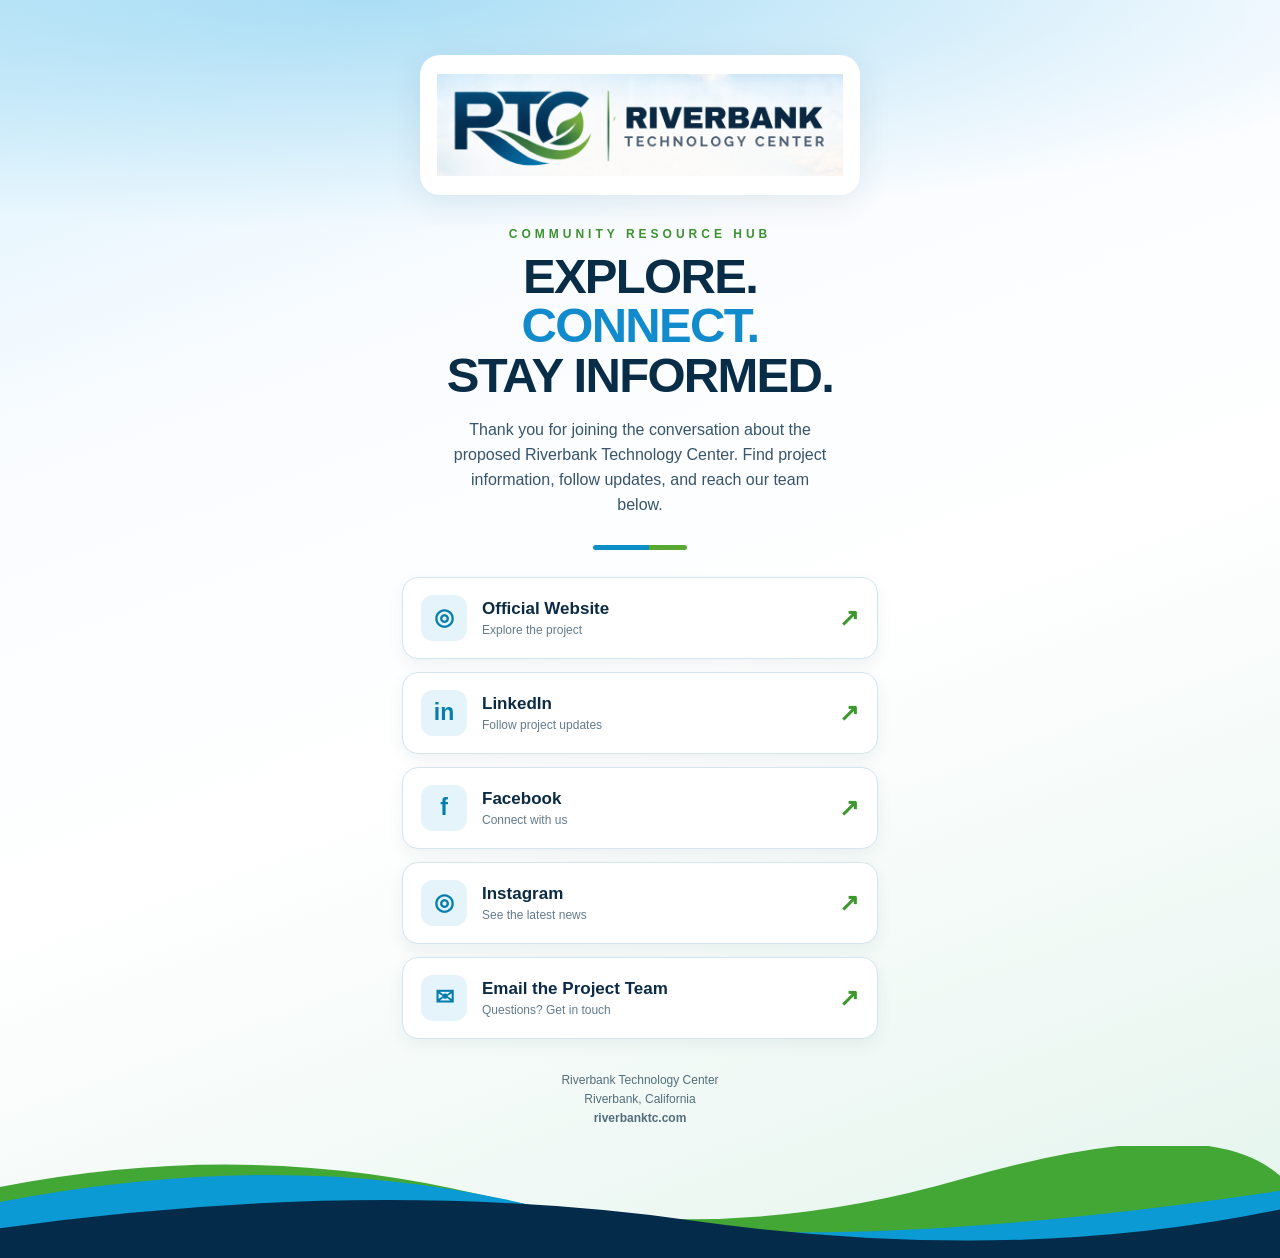
==== commit 70f3a45c: "Make the community resource hub the landing page The resource hub now loads at the site root. The fu" ====
--- a/index.html
+++ b/index.html
@@ -1,534 +1,5 @@
-<!doctype html>
-<html lang="en">
-<head>
-<meta charset="utf-8">
-<meta name="viewport" content="width=device-width, initial-scale=1, viewport-fit=cover">
-<title>Riverbank Technology Center</title>
-<meta name="description" content="Riverbank Technology Center: a modular, medium-sized computing facility by Aemetis and Spartan inside existing buildings at the Riverbank Industrial Complex. No City of Riverbank utility water, no higher local electricity prices, and no large, loud generators or gas turbines for day-to-day power.">
-<link rel="preconnect" href="https://fonts.googleapis.com">
-<link rel="preconnect" href="https://fonts.gstatic.com" crossorigin>
-<link rel="stylesheet" href="https://fonts.googleapis.com/css2?family=Montserrat:wght@600;700;800;900&family=Inter:wght@400;500;600;700&display=swap">
-<style>
-/* Layout: hometown / photo-led. Warm Central Valley palette, big photography, friendly conversational copy. */
-:root {
-  --cream: #f4f8fb;
-  --cream-2: #e8f0f6;
-  --card: #ffffff;
-  --ink: #0b2842;
-  --ink-2: #516779;
-  --rule: #d6e1ea;
-  --olive: #3e7a1c;
-  --olive-2: #0b2842;
-  --river: #0473b8;
-  --sun: #1586c2;
-  --sun-soft: #e3f1fa;
-  --on-dark: #eef3f7;
-  --serif: "Montserrat", "Arial Black", sans-serif;
-  --sans: "Inter", system-ui, -apple-system, "Segoe UI", sans-serif;
-  --r: 18px;
-}
-@media (prefers-color-scheme: dark) { :root:not([data-theme="light"]) {
-  --cream: #0a1a2b; --cream-2: #10243a; --card: #13293f; --ink: #e9f0f6; --ink-2: #a3b6c6; --rule: #22394f; --olive: #8cc66a; --olive-2: #c7e3b5; --river: #6cb8e6; --sun: #4fb0e3; --sun-soft: #10304a; color-scheme: dark;
-} }
-:root[data-theme="dark"] {
-  --cream: #0a1a2b; --cream-2: #10243a; --card: #13293f; --ink: #e9f0f6; --ink-2: #a3b6c6; --rule: #22394f; --olive: #8cc66a; --olive-2: #c7e3b5; --river: #6cb8e6; --sun: #4fb0e3; --sun-soft: #10304a; color-scheme: dark;
-}
-
-*, *::before, *::after { box-sizing: border-box; }
-html { scroll-behavior: smooth; scroll-padding-top: 76px; }
-@media (prefers-reduced-motion: reduce) { html { scroll-behavior: auto; } }
-body { margin: 0; background: var(--cream); color: var(--ink); font: 400 17px/1.65 var(--sans); -webkit-font-smoothing: antialiased; }
-img, svg { max-width: 100%; display: block; }
-a { color: var(--river); text-underline-offset: 3px; }
-:focus-visible { outline: 3px solid var(--sun); outline-offset: 3px; border-radius: 6px; }
-h1, h2, h3 { margin: 0 0 .45em; line-height: 1.1; font-weight: 400; }
-h2 { font: 800 clamp(2rem, 4.4vw, 3.1rem)/1.05 var(--serif); letter-spacing: -.005em; }
-
-h3 { font: 700 1.1rem/1.3 var(--sans); }
-p { margin: 0 0 1em; }
-.wrap { width: min(1180px, 100% - 32px); margin-inline: auto; }
-.sec { padding: clamp(64px, 9vw, 112px) 0; }
-.kicker { display: block; font-family: var(--serif); font-size: .78rem; font-weight: 700; letter-spacing: .24em; text-transform: uppercase; color: var(--olive); margin-bottom: 14px; }
-
-.intro { max-width: 60ch; color: var(--ink-2); font-size: 1.1rem; }
-.sr-only { position: absolute; width: 1px; height: 1px; overflow: hidden; clip: rect(0 0 0 0); white-space: nowrap; }
-.btn { display: inline-flex; align-items: center; gap: 8px; background: var(--sun); color: #fff; font-weight: 700; text-decoration: none; padding: .85em 1.4em; border-radius: 999px; transition: transform .15s, background .15s; }
-.btn:hover { background: #0f78ad; }
-.btn.ghost { background: transparent; color: inherit; box-shadow: inset 0 0 0 2px currentColor; }
-.btn.ghost:hover { background: rgba(255,255,255,.12); }
-
-/* Header */
-.top { position: sticky; top: 0; z-index: 40; background: var(--cream); border-bottom: 1px solid var(--rule); }
-.top .wrap { display: flex; align-items: center; justify-content: space-between; gap: 16px; min-height: 66px; }
-.brand { display: flex; align-items: center; gap: 10px; color: var(--ink); text-decoration: none; }
-.brand svg { flex: none; }
-.brand b { font: 800 1.25rem/1 var(--serif); }
-.brand small { display: block; font-size: .72rem; color: var(--ink-2); letter-spacing: .04em; margin-top: 3px; }
-.nav { display: flex; align-items: center; gap: 24px; }
-.nav a { color: var(--ink); text-decoration: none; font-weight: 500; font-size: .95rem; }
-.nav a:hover { color: var(--sun); }
-.nav .btn { color: #fff; padding: .55em 1.1em; font-size: .9rem; }
-.menu { display: none; background: none; border: 1px solid var(--rule); color: var(--ink); border-radius: 999px; padding: 7px 15px; font: 600 .9rem var(--sans); }
-@media (max-width: 920px) {
-  .menu { display: block; }
-  .nav { display: none; position: absolute; left: 0; right: 0; top: 100%; flex-direction: column; align-items: stretch; gap: 0; background: var(--cream); border-bottom: 1px solid var(--rule); padding: 6px 16px 18px; }
-  .nav.open { display: flex; }
-  .nav a:not(.btn) { padding: 13px 0; border-bottom: 1px solid var(--rule); }
-  .nav .btn { margin-top: 14px; justify-content: center; }
-}
-
-/* Hero */
-.hero { position: relative; min-height: min(88vh, 780px); display: grid; align-items: end; color: #fff; overflow: hidden; }
-.hero > img { position: absolute; inset: 0; width: 100%; height: 100%; object-fit: cover; object-position: 60% 40%; }
-.hero::after { content: ""; position: absolute; inset: 0; background: linear-gradient(180deg, rgba(1,40,77,.15) 0%, rgba(1,40,77,.35) 40%, rgba(1,40,77,.88) 100%); }
-.hero .wrap { position: relative; z-index: 1; padding: 120px 0 clamp(40px, 6vw, 72px); }
-.pill { font-size: .85rem; font-weight: 700; letter-spacing: .08em; text-transform: uppercase; color: #e9ece6; margin-bottom: 18px; }
-
-.pill a { color: #fff; font-weight: 600; }
-.hero h1 { font: 800 clamp(2.7rem, 7.5vw, 5.6rem)/.98 var(--serif); letter-spacing: -.01em; max-width: 14ch; margin-bottom: 20px; }
-
-.hero .lede { font-size: clamp(1.05rem, 1.6vw, 1.25rem); max-width: 54ch; color: #eef0ea; margin-bottom: 28px; }
-.hero .ctas { display: flex; flex-wrap: wrap; gap: 12px; }
-.hero .credit { position: absolute; right: 16px; bottom: 12px; z-index: 1; font-size: .72rem; color: rgba(255,255,255,.7); }
-
-/* Quick answers */
-.answers { margin-top: -1px; background: var(--olive-2); color: var(--on-dark); }
-@media (prefers-color-scheme: dark) { :root:not([data-theme="light"]) .answers { background: #0a2238; } }
-:root[data-theme="dark"] .answers { background: #0a2238; }
-.answers .wrap { display: grid; grid-template-columns: repeat(4, 1fr); }
-.answers a { display: block; padding: 28px 24px 30px; color: inherit; text-decoration: none; border-left: 1px solid rgba(255,255,255,.14); transition: background .15s; }
-.answers a:first-child { border-left: 0; }
-.answers a:hover { background: rgba(255,255,255,.06); }
-.answers .q { font-size: .88rem; color: #b9cad8; margin-bottom: 6px; }
-.answers .a { font: 800 1.65rem/1.1 var(--serif); color: #fff; margin-bottom: 8px; }
-.answers .more { font-size: .85rem; font-weight: 600; color: #8cc66a; }
-@media (max-width: 900px) { .answers .wrap { grid-template-columns: 1fr 1fr; } .answers a:nth-child(3) { border-left: 0; } .answers a:nth-child(n+3) { border-top: 1px solid rgba(255,255,255,.14); } }
-@media (max-width: 520px) { .answers .wrap { grid-template-columns: 1fr; } .answers a { border-left: 0; border-top: 1px solid rgba(255,255,255,.14); } .answers a:first-child { border-top: 0; } }
-
-/* Story: then and now */
-.story { display: grid; grid-template-columns: 1fr 1.1fr; gap: clamp(32px, 6vw, 80px); align-items: center; }
-.story .stack { position: relative; padding-bottom: 60px; }
-.story .stack img { border-radius: var(--r); width: 100%; height: auto;  }
-.story .stack .badge { position: absolute; right: -10px; bottom: 0; background: var(--card); border-radius: var(--r); padding: 18px 22px; border: 1px solid var(--rule); max-width: 250px; }
-.badge b { display: block; font: 800 2.4rem/1 var(--serif); color: var(--sun); }
-.badge span { font-size: .9rem; color: var(--ink-2); }
-.history { list-style: none; padding: 0; margin: 28px 0 0; display: grid; gap: 0; }
-.history li { display: grid; grid-template-columns: 96px 1fr; gap: 16px; padding: 14px 0; border-top: 1px solid var(--rule); }
-.history li:last-child { border-bottom: 1px solid var(--rule); }
-.history .yr { font: 800 1.35rem/1.2 var(--serif); color: var(--olive); }
-.history p { margin: 0; color: var(--ink-2); }
-@media (max-width: 880px) { .story { grid-template-columns: 1fr; } .story .stack .badge { right: 12px; } }
-
-/* Numbers */
-.numbers { background: var(--cream-2); }
-.split { display: grid; grid-template-columns: repeat(2, 1fr); gap: 20px; margin-top: 40px; }
-.panel { background: var(--card); border-radius: var(--r); padding: clamp(24px, 3vw, 36px); }
-.panel h3 { font: 800 1.6rem/1.15 var(--serif); margin-bottom: 18px; }
-.panel.takes h3 { color: var(--river); }
-.panel.gives h3 { color: var(--sun); }
-.figs { display: grid; gap: 0; }
-.fig { display: grid; grid-template-columns: 112px 1fr; gap: 18px; align-items: baseline; padding: 16px 0; border-top: 1px solid var(--rule); }
-.fig .n { font: 800 2.6rem/1 var(--serif); }
-.takes .n { color: var(--river); }
-.gives .n { color: var(--sun); }
-.fig b { display: block; font-weight: 700; }
-.fig span { color: var(--ink-2); font-size: .95rem; }
-.gives .fig { grid-template-columns: 150px 1fr; }
-.fig .n-word { font-size: 1.45rem; }
-.footnote { font-size: .88rem; color: var(--ink-2); margin: 18px 0 0; }
-@media (max-width: 860px) { .split { grid-template-columns: 1fr; } }
-@media (max-width: 440px) { .fig { grid-template-columns: 1fr; gap: 4px; } }
-
-/* How it works */
-.how { display: grid; grid-template-columns: 1fr 1fr; gap: clamp(28px, 5vw, 64px); align-items: center; margin-top: 36px; }
-.diagram { background: var(--card); border-radius: var(--r); padding: 20px; }
-.diagram svg { width: 100%; height: auto; }
-.diagram text { font: 600 13px var(--sans); fill: var(--ink); }
-.diagram .sub { font-weight: 400; font-size: 11.5px; fill: var(--ink-2); }
-.diagram .loop { fill: none; stroke: var(--river); stroke-width: 6; stroke-linecap: round; }
-.diagram .flow { fill: none; stroke: #fff; stroke-width: 2; stroke-dasharray: 2 14; stroke-linecap: round; animation: flow 1.6s linear infinite; }
-@keyframes flow { to { stroke-dashoffset: -32; } }
-@media (prefers-reduced-motion: reduce) { .diagram .flow { animation: none; } }
-.diagram .box { fill: var(--cream-2); stroke: var(--rule); }
-.diagram .well { fill: none; stroke: var(--olive); stroke-width: 2.5; stroke-dasharray: 5 5; }
-.steps-how { list-style: none; counter-reset: s; padding: 0; margin: 0; }
-.steps-how li { counter-increment: s; position: relative; padding: 0 0 22px 56px; }
-.steps-how li::before { content: counter(s); position: absolute; left: 0; top: -2px; width: 38px; height: 38px; display: grid; place-items: center; border-radius: 50%; background: var(--sun-soft); color: var(--sun); font: 800 1.3rem/1 var(--serif); }
-.steps-how p { color: var(--ink-2); margin: 0; }
-@media (max-width: 860px) { .how { grid-template-columns: 1fr; } }
-
-.compare { margin-top: 56px; overflow-x: auto; border-radius: var(--r); background: var(--card); }
-.compare table { width: 100%; border-collapse: collapse; min-width: 640px; }
-.compare th, .compare td { text-align: left; padding: 15px 20px; border-bottom: 1px solid var(--rule); vertical-align: top; font-size: .97rem; }
-.compare thead th { font-size: .8rem; letter-spacing: .07em; text-transform: uppercase; color: var(--ink-2); font-weight: 700; }
-.compare tbody th { width: 17%; }
-.compare td.them { color: var(--ink-2); }
-.compare td.us { background: color-mix(in srgb, var(--olive) 9%, transparent); font-weight: 500; }
-.compare thead .us { color: var(--olive); }
-.compare tr:last-child > * { border-bottom: 0; }
-
-/* Commitments */
-.promises { display: grid; grid-template-columns: repeat(auto-fit, minmax(300px, 1fr)); gap: 16px; margin-top: 40px; list-style: none; padding: 0; counter-reset: p; }
-.promises li { counter-increment: p; background: var(--card); border-radius: var(--r); padding: 26px; border: 1px solid var(--rule); display: flex; flex-direction: column; }
-.promises li::before { content: counter(p, decimal-leading-zero); font: 800 2.2rem/1 var(--serif); color: var(--sun); margin-bottom: 12px; }
-.promises p { color: var(--ink-2); font-size: .97rem; }
-.promises .check { margin: auto 0 0; padding-top: 14px; border-top: 1px dashed var(--rule); font-size: .9rem; color: var(--ink); }
-.promises .check b { color: var(--olive); }
-.after { margin-top: 28px; }
-.after .btn { background: var(--olive); color: #fff; }
-.after .btn:hover { background: var(--olive-2); }
-.promises.partners li::before { content: none; }
-.promises.partners h3 { font: 800 1.5rem/1.15 var(--serif); }
-
-/* Community mosaic */
-.community { background: var(--cream-2); }
-.mosaic { display: grid; grid-template-columns: 1.4fr 1fr 1fr; grid-template-rows: 260px 260px; gap: 14px; margin-top: 40px; }
-.mosaic figure { margin: 0; position: relative; border-radius: var(--r); overflow: hidden; background: var(--rule); }
-.mosaic img { width: 100%; height: 100%; object-fit: cover;  }
-
-.mosaic figure:first-child { grid-row: span 2; }
-.mosaic figure:nth-child(4) { grid-column: span 2; }
-.mosaic figcaption { position: absolute; left: 12px; bottom: 12px; right: 12px; display: flex; flex-direction: column; background: rgba(1,40,77,.85); color: #fff; padding: 10px 14px; border-radius: 12px; font-size: .85rem; }
-.mosaic figcaption b { font-size: 1rem; }
-@media (max-width: 860px) { .mosaic { grid-template-columns: 1fr 1fr; grid-template-rows: 300px 220px 220px; } .mosaic figure:first-child { grid-row: auto; grid-column: span 2; } .mosaic figure:nth-child(4) { grid-column: auto; } }
-@media (max-width: 520px) { .mosaic { grid-template-columns: 1fr; grid-template-rows: none; grid-auto-rows: 260px; } .mosaic figure:first-child { grid-column: auto; } }
-
-/* Process */
-.road { list-style: none; padding: 0; margin: 44px 0 0; display: grid; grid-template-columns: repeat(6, 1fr); gap: 0; position: relative; }
-.road::before { content: ""; position: absolute; left: 0; right: 0; top: 13px; height: 3px; background: var(--rule); border-radius: 3px; }
-.road li { position: relative; padding: 40px 14px 0 0; }
-.road li::before { content: ""; position: absolute; left: 0; top: 4px; width: 22px; height: 22px; border-radius: 50%; background: var(--cream); border: 3px solid var(--rule); }
-.road li.done::before { background: var(--olive); border-color: var(--olive); }
-.road li.now::before { background: var(--sun); border-color: var(--sun); box-shadow: 0 0 0 7px var(--sun-soft); }
-.road .when { font-size: .78rem; font-weight: 700; letter-spacing: .08em; text-transform: uppercase; color: var(--ink-2); }
-.road .now .when { color: var(--sun); }
-.road h3 { font-size: 1rem; margin: 4px 0; }
-.road p { font-size: .9rem; color: var(--ink-2); margin: 0; }
-@media (max-width: 900px) {
-  .road { grid-template-columns: 1fr; }
-  .road::before { left: 10px; right: auto; top: 0; bottom: 0; width: 3px; height: auto; }
-  .road li { padding: 0 0 22px 44px; }
-  .road li::before { top: 2px; }
-}
-
-/* FAQ */
-.faq-wrap { display: grid; grid-template-columns: .8fr 1.2fr; gap: clamp(28px, 5vw, 72px); align-items: start; }
-.faq-wrap .side { position: sticky; top: 100px; }
-.faq details { background: var(--card); border: 1px solid var(--rule); border-radius: 14px; margin-bottom: 10px; }
-.faq summary { list-style: none; cursor: pointer; padding: 18px 54px 18px 22px; font-weight: 600; position: relative; }
-.faq summary::-webkit-details-marker { display: none; }
-.faq summary::after { content: ""; position: absolute; right: 22px; top: 50%; width: 10px; height: 10px; border-right: 2.5px solid var(--sun); border-bottom: 2.5px solid var(--sun); transform: translateY(-70%) rotate(45deg); transition: transform .2s; }
-.faq details[open] summary::after { transform: translateY(-30%) rotate(-135deg); }
-.faq details p { padding: 0 22px 18px; margin: 0; color: var(--ink-2); }
-@media (max-width: 860px) { .faq-wrap { grid-template-columns: 1fr; } .faq-wrap .side { position: static; } }
-
-/* Contact */
-.contact { background: var(--olive-2); color: var(--on-dark); }
-@media (prefers-color-scheme: dark) { :root:not([data-theme="light"]) .contact { background: #0a2238; } }
-:root[data-theme="dark"] .contact { background: #0a2238; }
-.contact h2 { color: #fff; }
-.contact .intro { color: #b9cad8; }
-.ways { display: grid; grid-template-columns: repeat(2, 1fr); gap: 16px; margin: 36px 0 28px; }
-.ways a { display: block; background: rgba(255,255,255,.07); border: 1px solid rgba(255,255,255,.14); border-radius: var(--r); padding: 24px; color: inherit; text-decoration: none; transition: background .15s; }
-.ways a:hover { background: rgba(255,255,255,.12); }
-.ways h3 { font: 800 1.45rem/1.15 var(--serif); color: #fff; }
-.ways p { color: #b9cad8; font-size: .95rem; }
-.ways span { color: #8cc66a; font-weight: 700; font-size: .92rem; }
-.contact-grid { display: grid; grid-template-columns: 1.3fr 1fr; gap: 20px; margin-top: 36px; align-items: start; }
-.side-col { display: grid; gap: 20px; }
-.form, .direct { background: rgba(255,255,255,.07); border: 1px solid rgba(255,255,255,.16); border-radius: var(--r); padding: 26px; display: grid; gap: 14px; }
-.form h3, .direct h3 { font: 800 1.35rem/1.15 var(--serif); color: #fff; margin: 0; }
-.form p, .direct p { color: #b9cad8; font-size: .95rem; margin: 0; }
-.direct a { color: #fff; }
-.form .row { display: grid; grid-template-columns: 1fr 1fr; gap: 14px; }
-.form label { display: grid; gap: 6px; font-size: .88rem; font-weight: 600; color: #dbe6ee; }
-.form input, .form select, .form textarea { width: 100%; font: 400 1rem var(--sans); color: #0b2842; background: #fff; border: 1px solid #c9d7e2; border-radius: 8px; padding: 11px 12px; }
-.form textarea { resize: vertical; }
-.form input:focus-visible, .form select:focus-visible, .form textarea:focus-visible { outline: 3px solid #8cc66a; outline-offset: 1px; }
-.form .btn { justify-self: start; border: 0; cursor: pointer; font: 700 1rem var(--sans); }
-.hp { position: absolute; left: -9999px; width: 1px; height: 1px; opacity: 0; }
-@media (max-width: 860px) { .contact-grid { grid-template-columns: 1fr; } }
-@media (max-width: 520px) { .form .row { grid-template-columns: 1fr; } }
-.addr { display: flex; flex-wrap: wrap; gap: 8px 28px; color: #b9cad8; font-size: .95rem; }
-.addr a { color: #fff; }
-@media (max-width: 860px) { .ways { grid-template-columns: 1fr; } }
-
-footer { background: #01284d; color: #9fb3c4; padding: 34px 0; font-size: .88rem; }
-footer .wrap { display: flex; flex-wrap: wrap; justify-content: space-between; gap: 12px 24px; }
-footer b { color: #eef0ea; }
-footer p { margin: 0; }
-
-/* Brand wordmark and labels, from the RTC social media flyer */
-.wm { display: inline-flex; flex-direction: column; justify-content: center; gap: 5px; padding-left: 12px; border-left: 3px solid #4c9225; text-decoration: none; color: var(--wm, #0b2842); line-height: 1; }
-.wm b { font: 900 1.3rem/1 "Montserrat", sans-serif; text-transform: uppercase; letter-spacing: .01em; }
-.wm small { font: 600 .62rem/1 "Montserrat", sans-serif; text-transform: uppercase; letter-spacing: .3em; opacity: .85; }
-</style>
-</head>
-<body>
-
-<header class="top">
-  <div class="wrap">
-    <a class="wm" href="#top" aria-label="Riverbank Technology Center, home"><b>Riverbank</b><small>Technology Center</small></a>
-    <button class="menu" aria-expanded="false" aria-controls="nav">Menu</button>
-    <nav id="nav" class="nav" aria-label="Primary">
-      <a href="#story">The project</a>
-      <a href="#numbers">The numbers</a>
-      <a href="#promises">Commitments</a>
-      <a href="#how">Sustainability</a>
-      <a href="#faq">FAQ</a>
-      <a class="btn" href="#contact">Contact</a>
-    </nav>
-  </div>
-</header>
-
-<main>
-<section class="hero" id="top">
-  <img src="img/aerial.jpg" alt="Aerial view of the Riverbank Industrial Complex: long industrial buildings, rail lines, and parking, with farmland beyond" width="2000" height="1120" fetchpriority="high">
-  <div class="wrap">
-    <p class="pill">Riverbank Industrial Complex &middot; Riverbank, California</p>
-    <h1>A Sustainable Computing Facility.</h1>
-    <p class="lede">Riverbank Technology Center is a joint project by Aemetis and Spartan at the existing Riverbank Industrial Complex, and our first project built to the Sustainable Computing Facility standard. No City of Riverbank utility water. No higher local electricity prices. No large, loud generators or gas turbines for day-to-day power.</p>
-    <div class="ctas">
-      <a class="btn" href="#numbers">About the project</a>
-      <a class="btn ghost" href="assets/RTC-Responsible-Development-Commitments.pdf">Read our commitments</a>
-    </div>
-  </div>
-  <span class="credit">5300 Claus Rd, Riverbank, CA</span>
-</section>
-
-<nav class="answers" aria-label="Questions neighbors ask first">
-  <div class="wrap">
-    <a href="#how"><p class="q">Will it use Riverbank's water?</p><p class="a">No city water.</p><span class="more">How the cooling works &rarr;</span></a>
-    <a href="#how"><p class="q">Will my electric bill go up?</p><p class="a">No higher local prices.</p><span class="more">Where the power comes from &rarr;</span></a>
-    <a href="#faq"><p class="q">Will I hear it?</p><p class="a">200+ ft from the street.</p><span class="more">About noise &rarr;</span></a>
-    <a href="#numbers"><p class="q">What does Riverbank get?</p><p class="a">Increased property tax.</p><span class="more">Where the money goes &rarr;</span></a>
-  </div>
-</nav>
-
-<section class="sec" id="story">
-  <div class="wrap story">
-    <div class="stack">
-      <img src="img/interior.jpg" alt="Interior of a large industrial building with high ceilings and equipment on the floor" width="624" height="303" loading="lazy">
-      <div class="badge"><b>Reuse</b><span>Housed inside existing buildings, not new construction.</span></div>
-    </div>
-    <div>
-      <p class="kicker">The project</p>
-      <h2>A computing facility inside the Riverbank Industrial Complex.</h2>
-      <p class="intro">A modern, modular computing facility that will reuse existing buildings and land at the Riverbank Industrial Complex, putting a portion of the site back to work for a clean, quiet purpose.</p>
-      <ol class="history">
-        <li><span class="yr">Reuse</span><p>Existing structures that once housed an aluminum smelter and U.S. Army ammunition casings production.</p></li>
-        <li><span class="yr">Setback</span><p>All computing equipment will be located inside existing buildings, more than 200 feet from the street.</p></li>
-        <li><span class="yr">Zoning</span><p>Land already zoned for industrial use rather than agricultural. No farmland converted.</p></li>
-        <li><span class="yr">Scale</span><p>One of the more than 30 tenants at the complex. A modular, medium-sized computing facility, not a mega data center.</p></li>
-      </ol>
-    </div>
-  </div>
-</section>
-
-<section class="sec numbers" id="numbers">
-  <div class="wrap">
-    <p class="kicker">The numbers</p>
-    <h2>Expected local impact.</h2>
-    <div class="split">
-      <div class="panel takes">
-        <h3>The project</h3>
-        <div class="figs">
-          <div class="fig"><span class="n">0</span><div><b>Continuous water usage for cooling</b><span>Closed-loop systems. The initial fill comes from non-drinkable industrial water from on-site wells, not City of Riverbank utility water.</span></div></div>
-          <div class="fig"><span class="n">200+</span><div><b>Feet from the street</b><span>All computing equipment will be located inside existing buildings.</span></div></div>
-          <div class="fig"><span class="n">30+</span><div><b>Tenants at the complex</b><span>RTC will be one of them: a modular, medium-sized computing facility, not a mega data center.</span></div></div>
-        </div>
-      </div>
-      <div class="panel gives">
-        <h3>What Riverbank gets back</h3>
-        <div class="figs">
-          <div class="fig"><span class="n n-word">Increased</span><div><b>Property tax revenue</b><span>New property tax revenue every year, providing funding for schools, Stanislaus County, and the City of Riverbank.</span></div></div>
-          <div class="fig"><span class="n">100s</span><div><b>Construction-related jobs</b><span>Including electricians, pipefitters, steelworkers, and carpenters, plus longer-term jobs in electrical services, maintenance, deliveries, and supplies.</span></div></div>
-        </div>
-      </div>
-    </div>
-    <p class="footnote">Property taxes paid by the project fund schools, local governments, fire protection, libraries, and parks. Based on current project planning.</p>
-  </div>
-</section>
-
-<section class="sec" id="how">
-  <div class="wrap">
-    <p class="kicker">Sustainable by design</p>
-    <h2>Water, power, and noise.</h2>
-    <p class="intro">Much of the national concern around data center development is rooted in legitimate questions about water use, noise, pollution, and utility rates. A Sustainable Computing Facility is designed to address these concerns directly.</p>
-    <div class="how">
-      <figure class="diagram" style="margin:0">
-        <svg viewBox="0 0 440 260" role="img" aria-labelledby="dT dD"><title id="dT">Simplified closed-loop cooling illustration</title><desc id="dD">Non-drinkable industrial water from on-site wells provides the initial fill for a closed-loop cooling system that recirculates water like a car radiator.</desc>
-          <rect x="20" y="170" width="96" height="60" rx="12" class="box"/>
-          <text x="68" y="196" text-anchor="middle">On-site wells</text><text x="68" y="214" text-anchor="middle" class="sub">initial fill</text>
-          <path d="M68 170 V130 H120" class="well"/>
-          <rect x="120" y="40" width="300" height="180" rx="90" class="loop"/>
-          
-          <rect x="156" y="98" width="106" height="64" rx="12" fill="var(--river)"/>
-          <text x="209" y="126" text-anchor="middle" fill="#fff" style="fill:#fff">Computing</text><text x="209" y="144" text-anchor="middle" class="sub" style="fill:#dfeef5">housed indoors</text>
-          <rect x="282" y="98" width="106" height="64" rx="12" fill="var(--sun)"/>
-          <text x="335" y="126" text-anchor="middle" style="fill:#0b2842">Low-noise</text><text x="335" y="144" text-anchor="middle" class="sub" style="fill:#0b2842">chillers</text>
-        </svg>
-        <figcaption style="font-size:.8rem;color:var(--ink-2);margin-top:8px">Simplified illustration, not to scale.</figcaption>
-      </figure>
-      <ol class="steps-how">
-        <li><h3>Water</h3><p>Zero continuous water usage for cooling. Closed-loop systems recirculate cooling water, much like the radiator in a car. Water for the initial fill and maintenance is minimal, about the quantity of a typical community swimming pool, and comes from non-drinkable industrial water drawn from on-site wells. No City of Riverbank utility water will be sourced or impacted.</p></li>
-        <li><h3>Power</h3><p>Sourced from the California grid outside the Riverbank area, drawing on hydroelectric and other sources, using existing grid and transmission capacity built for the site's prior heavy industrial uses. RTC will pay for any utility upgrades the project requires, so it does not raise local electricity prices for Riverbank households and businesses.</p></li>
-        <li><h3>Quiet</h3><p>No reliance on large, loud generators or gas turbines for day-to-day power. Any potential future onsite power systems are designed to minimize local air-quality impact. With low-noise chillers, noise stays below levels already allowed by the industrial setting.</p></li>
-      </ol>
-    </div>
-    <div class="compare">
-      <table>
-        <caption class="sr-only">The five parts of the Sustainable Computing Facility standard</caption>
-        <thead><tr><th scope="col"><span class="sr-only">Topic</span></th><th scope="col" class="us">The Sustainable Computing Facility (SCF) standard</th></tr></thead>
-        <tbody>
-          <tr><th scope="row">Water</th><td class="us">Zero continuous water usage for cooling</td></tr>
-          <tr><th scope="row">Power</th><td class="us">Sustainable power sourcing from non-local power production, using existing grid and transmission capacity</td></tr>
-          <tr><th scope="row">Buildings</th><td class="us">Reuse of existing industrial buildings</td></tr>
-          <tr><th scope="row">Land</th><td class="us">Industrially-zoned land, not agricultural land</td></tr>
-          <tr><th scope="row">Tax revenue</th><td class="us">Large, recurring local tax revenue</td></tr>
-        </tbody>
-      </table>
-    </div>
-    <p class="footnote">An SCF is a second-generation approach to delivering computing services. Riverbank Technology Center will be our first project built to the SCF standard.</p>
-  </div>
-</section>
-
-<section class="sec" id="promises" style="padding-top:0">
-  <div class="wrap">
-    <p class="kicker">Responsible Development Commitments</p>
-    <h2>How we will plan, build, and operate.</h2>
-    <p class="intro">Published to show the Riverbank community, city leaders, and Stanislaus County officials how we will plan, build, and operate the Riverbank Technology Center project.</p>
-    <ol class="promises">
-      <li><h3>Protect the local grid and electricity rates</h3></li>
-      <li><h3>Use water responsibly</h3></li>
-      <li><h3>Keep operations clean and quiet</h3></li>
-      <li><h3>Design with neighbors in mind, on industrial land</h3></li>
-      <li><h3>Engage regularly with the community</h3></li>
-      <li><h3>Explain community benefits clearly</h3></li>
-      <li><h3>Follow through on our commitments</h3></li>
-    </ol>
-    <div class="after"><a class="btn" href="assets/RTC-Responsible-Development-Commitments.pdf">Download the full PDF</a></div>
-  </div>
-</section>
-
-<section class="sec community">
-  <div class="wrap">
-    <p class="kicker">Rooted in Riverbank</p>
-    <h2>A partner in this community for years.</h2>
-    <p class="intro">Long before this project, Aemetis has been part of Riverbank, supporting local events, education, and families. These moments are why we lead with community.</p>
-    <div class="mosaic">
-      <figure><img src="img/fourth-of-july.jpg" alt="Fourth of July community celebration in Riverbank" width="1000" height="754" loading="lazy"><figcaption><b>Fourth of July</b></figcaption></figure>
-      <figure><img src="img/united-we-float.jpg" alt="United We Float community event" width="674" height="900" loading="lazy"><figcaption><b>United We Float</b></figcaption></figure>
-      <figure><img src="img/police-bikes.jpg" alt="Supporting Riverbank's local police" width="272" height="363" loading="lazy" style="object-position:50% 30%"><figcaption><b>Local Police Partnership</b></figcaption></figure>
-      <figure><img src="img/bike-ride.jpg" alt="Community bike ride" width="677" height="900" loading="lazy" style="object-position:50% 45%"><figcaption><b>Community Bike Ride</b></figcaption></figure>
-    </div>
-  </div>
-</section>
-
-<section class="sec" id="partners">
-  <div class="wrap">
-    <p class="kicker">Who we are</p>
-    <h2>Aemetis and Spartan.</h2>
-    <p class="intro">Aemetis has invested in the Riverbank community for many years, and Spartan brings engineering and delivery experience to design and build modern, modular computing facilities.</p>
-    <ol class="promises partners">
-      <li><h3>Aemetis</h3><p>A leading developer and producer of renewable fuels and low-carbon energy. Master developer of the Riverbank Industrial Complex since 2022, and one of the largest property taxpayers in Stanislaus County.</p></li>
-      <li><h3>Spartan</h3><p>Engineering and delivery experience to design and build modern, modular computing facilities.</p></li>
-      <li><h3>Riverbank Technology Center</h3><p>Our first project built to the Sustainable Computing Facility standard, designed to enable community-first development at the Riverbank Industrial Complex.</p></li>
-    </ol>
-  </div>
-</section>
-
-<section class="sec faq" id="faq" style="padding-top:0">
-  <div class="wrap faq-wrap">
-    <div class="side">
-      <p class="kicker">FAQ</p>
-      <h2>Frequently asked questions.</h2>
-      <p class="intro">Don't see yours? <a href="#contact">Get in touch.</a></p>
-    </div>
-    <div>
-      <details><summary>What is a "Sustainable Computing Facility"?</summary><p>A second-generation approach to delivering computing services, defined by five criteria: zero continuous water usage for cooling, sustainable power sourcing, reuse of existing industrial buildings, industrially-zoned land rather than agricultural land, and large, recurring local tax revenue. Riverbank Technology Center will be our first project built to the SCF standard.</p></details>
-      <details><summary>How much water will it use, and where does it come from?</summary><p>There is zero continuous water usage for cooling. Closed-loop systems recirculate cooling water, much like a car radiator. Water for the initial fill and maintenance is minimal, about the quantity of a typical community swimming pool, and comes from non-drinkable industrial water drawn from on-site wells, not Riverbank's drinking water supply.</p></details>
-      <details><summary>Will my electricity rates go up?</summary><p>RTC will pay for any utility upgrades the project requires, so it does not raise local electricity prices for Riverbank households and businesses. Electricity will be sourced from the California grid outside the Riverbank area, using existing grid and transmission capacity built for the site's prior heavy industrial uses.</p></details>
-      <details><summary>How loud will it be?</summary><p>All computing equipment will be located inside existing buildings, more than 200 feet from the street. RTC will not rely on large, loud generators or gas turbines for day-to-day power, and with low-noise chillers, noise will stay below levels already allowed by the industrial setting.</p></details>
-      <details><summary>Why the Riverbank Industrial Complex?</summary><p>Its power and grid infrastructure was originally built to serve heavy industrial production, first as an aluminum reduction (smelting) plant and later for ammunition production. An SCF puts underused industrial property to work rather than converting farmland.</p></details>
-      <details><summary>Who are Aemetis and Spartan?</summary><p>Aemetis is a leading developer and producer of renewable fuels and low-carbon energy. It became master developer of the Riverbank Industrial Complex in 2022 and is one of the largest property taxpayers in Stanislaus County. Spartan brings engineering and delivery experience to design and build modern, modular computing facilities.</p></details>
-    </div>
-  </div>
-</section>
-
-<section class="sec contact" id="contact">
-  <div class="wrap">
-    <p class="kicker" style="color:#8cc66a">Contact</p>
-    <h2>Get in touch.</h2>
-    <p class="intro">Whether you're a neighbor curious about the project or a business partner exploring an opportunity, we welcome the conversation.</p>
-    <div class="contact-grid">
-      <form class="form" action="https://formsubmit.co/info@riverbanktc.com" method="POST">
-        <h3>Send us a message</h3>
-        <input type="hidden" name="_subject" value="RTC website: new message">
-        <input type="hidden" name="_template" value="table">
-        <input type="hidden" name="_captcha" value="false">
-        <input type="hidden" name="_next" value="" class="next">
-        <input type="text" name="_honey" class="hp" tabindex="-1" autocomplete="off" aria-hidden="true">
-        <div class="row">
-          <label>Name<input type="text" name="name" autocomplete="name" required></label>
-          <label>Email<input type="email" name="email" autocomplete="email" required></label>
-        </div>
-        <label>Topic
-          <select name="topic">
-            <option>Community question</option>
-            <option>Education programs or local events</option>
-            <option>Business or partnership inquiry</option>
-            <option>Other</option>
-          </select>
-        </label>
-        <label>Message<textarea name="message" rows="5" required></textarea></label>
-        <button class="btn" type="submit">Send message</button>
-      </form>
-      <div class="side-col">
-        <form class="form" action="https://formsubmit.co/info@riverbanktc.com" method="POST">
-          <h3>Get project updates</h3>
-          <p>Sign up to receive project updates by email.</p>
-          <input type="hidden" name="_subject" value="RTC website: new email subscriber">
-          <input type="hidden" name="_template" value="table">
-          <input type="hidden" name="_captcha" value="false">
-          <input type="hidden" name="_next" value="" class="next">
-          <input type="hidden" name="list" value="Project updates">
-          <input type="text" name="_honey" class="hp" tabindex="-1" autocomplete="off" aria-hidden="true">
-          <label>Email<input type="email" name="email" autocomplete="email" required></label>
-          <button class="btn" type="submit">Subscribe</button>
-        </form>
-        <div class="direct">
-          <h3>Email us directly</h3>
-          <p><a href="mailto:info@riverbanktc.com">info@riverbanktc.com</a></p>
-          <p><a href="https://www.google.com/maps/search/?api=1&amp;query=5300+Claus+Rd+Riverbank+CA+95367">5300 Claus Rd, Riverbank, CA 95367</a></p>
-        </div>
-      </div>
-    </div>
-  </div>
-</section>
-</main>
-
-<svg class="waves" viewBox="0 0 1440 80" preserveAspectRatio="none" aria-hidden="true" style="display:block;width:100%;height:56px;margin-bottom:-1px"><path d="M0 34C240 4 480 6 720 30s480 40 720 6V80H0Z" fill="#6ca13e"/><path d="M0 46C260 20 520 22 760 44s460 34 680 8V80H0Z" fill="#1586c2"/><path d="M0 60C280 40 560 42 800 58s420 26 640 10V80H0Z" fill="#01284d"/></svg>
-<footer>
-  <div class="wrap">
-    <p><b>Riverbank Technology Center</b> &middot; A joint project of Aemetis &amp; Spartan</p>
-    <p>&copy; 2026 Riverbank Technology Center. Company names and marks are the property of their respective owners.</p>
-  </div>
-</footer>
-
-<script>
-(function () {
-  var btn = document.querySelector('.menu'), nav = document.getElementById('nav');
-  btn.addEventListener('click', function () {
-    var open = btn.getAttribute('aria-expanded') === 'true';
-    btn.setAttribute('aria-expanded', String(!open));
-    nav.classList.toggle('open', !open);
-  });
-  document.querySelectorAll('input.next').forEach(function (i) { i.value = new URL('thanks.html', location.href).href; });
-  nav.addEventListener('click', function (e) {
-    if (e.target.closest('a')) { btn.setAttribute('aria-expanded', 'false'); nav.classList.remove('open'); }
-  });
-})();
-</script>
-</body>
-</html>
+<!doctype html><html lang="en"><head><meta charset="utf-8"><meta name="viewport" content="width=device-width,initial-scale=1"><meta name="theme-color" content="#082b47"><title>Riverbank Technology Center | Community Resources</title><meta name="description" content="Official resources and social channels for the proposed Riverbank Technology Center."><style>*{box-sizing:border-box}body{margin:0;font-family:Arial,Helvetica,sans-serif;background:#eaf4f8;color:#092c47}.page{min-height:100vh;background:linear-gradient(160deg,#d9f1fc 0%,#f9fcff 26%,#fff 54%,#e4f4ed 100%);position:relative;overflow:hidden}.page:before{content:'';position:absolute;top:-110px;left:-20%;right:-20%;height:360px;background:radial-gradient(ellipse at 35% 30%,#72c7ed80,transparent 65%);pointer-events:none}main{position:relative;max-width:520px;margin:auto;padding:35px 22px 130px;text-align:center}.brand{background:white;border-radius:20px;padding:19px 17px;box-shadow:0 7px 35px #092c4715;margin:0 auto 32px;max-width:440px}.brand img{width:100%;height:auto;display:block}.eyebrow{font-size:12px;font-weight:800;letter-spacing:4px;color:#3d922d;margin:0 0 11px}h1{font-size:clamp(34px,8vw,49px);letter-spacing:-1.7px;line-height:1.02;margin:0;color:#092c47;font-weight:900}h1 span{color:#118bcb}.desc{font-size:16px;line-height:1.55;max-width:380px;margin:17px auto 27px;color:#37556a}.rule{height:5px;width:94px;background:linear-gradient(90deg,#0e8ec7 0 60%,#58a833 60%);border-radius:9px;margin:0 auto 27px}.link{display:flex;align-items:center;gap:15px;text-decoration:none;text-align:left;background:white;color:#0b2b44;border:1px solid #d4e5ed;border-radius:16px;padding:17px 18px;margin:13px 0;box-shadow:0 6px 16px #083b5510;transition:transform .15s,box-shadow .15s}.link:hover,.link:focus-visible{transform:translateY(-2px);box-shadow:0 10px 25px #083b5525;outline-color:#108cc7}.symbol{display:grid;place-items:center;background:#e5f3fa;color:#057eae;border-radius:12px;width:46px;height:46px;flex:none;font-weight:900;font-size:23px}.words{flex:1}strong{display:block;font-size:17px}small{display:block;color:#637c8d;font-size:12px;margin-top:4px}.arrow{color:#3c972d;font-size:24px;font-weight:bold}footer{margin-top:32px;font-size:12px;line-height:1.6;color:#526d7c}.waves{position:absolute;bottom:0;left:0;width:100%;height:112px}@media(min-width:600px){main{padding-top:55px}}</style></head><body><div class="page"><main><div class="brand"><img src="[data-uri]" alt="RTC Riverbank Technology Center"></div><p class="eyebrow">COMMUNITY RESOURCE HUB</p><h1>EXPLORE.<br><span>CONNECT.</span><br>STAY INFORMED.</h1><p class="desc">Thank you for joining the conversation about the proposed Riverbank Technology Center. Find project information, follow updates, and reach our team below.</p><div class="rule"></div><nav aria-label="RTC resources"><a class="link" href="project/" target="_blank" rel="noopener noreferrer"><span class="symbol">◎</span><span class="words"><strong>Official Website</strong><small>Explore the project</small></span><span class="arrow">↗</span></a>
+<a class="link" href="https://www.linkedin.com/company/riverbank-technology-center" target="_blank" rel="noopener noreferrer"><span class="symbol">in</span><span class="words"><strong>LinkedIn</strong><small>Follow project updates</small></span><span class="arrow">↗</span></a>
+<a class="link" href="https://www.facebook.com/profile.php?id=61595186498109" target="_blank" rel="noopener noreferrer"><span class="symbol">f</span><span class="words"><strong>Facebook</strong><small>Connect with us</small></span><span class="arrow">↗</span></a>
+<a class="link" href="https://www.instagram.com/riverbanktechcenter/" target="_blank" rel="noopener noreferrer"><span class="symbol">◎</span><span class="words"><strong>Instagram</strong><small>See the latest news</small></span><span class="arrow">↗</span></a>
+<a class="link" href="mailto:info@riverbanktc.com" ><span class="symbol">✉</span><span class="words"><strong>Email the Project Team</strong><small>Questions? Get in touch</small></span><span class="arrow">↗</span></a></nav><footer>Riverbank Technology Center<br>Riverbank, California<br><b>riverbanktc.com</b></footer></main><svg class="waves" viewBox="0 0 1200 150" preserveAspectRatio="none" aria-hidden="true"><path d="M0 55 Q230 -10 450 65 T900 45 T1200 40 V150 H0Z" fill="#43a735"/><path d="M0 75 Q270 0 500 80 T1200 60 V150 H0Z" fill="#0b9ad3"/><path d="M0 110 Q350 40 650 100 T1200 85 V150 H0Z" fill="#052b4a"/></svg></div></body></html>
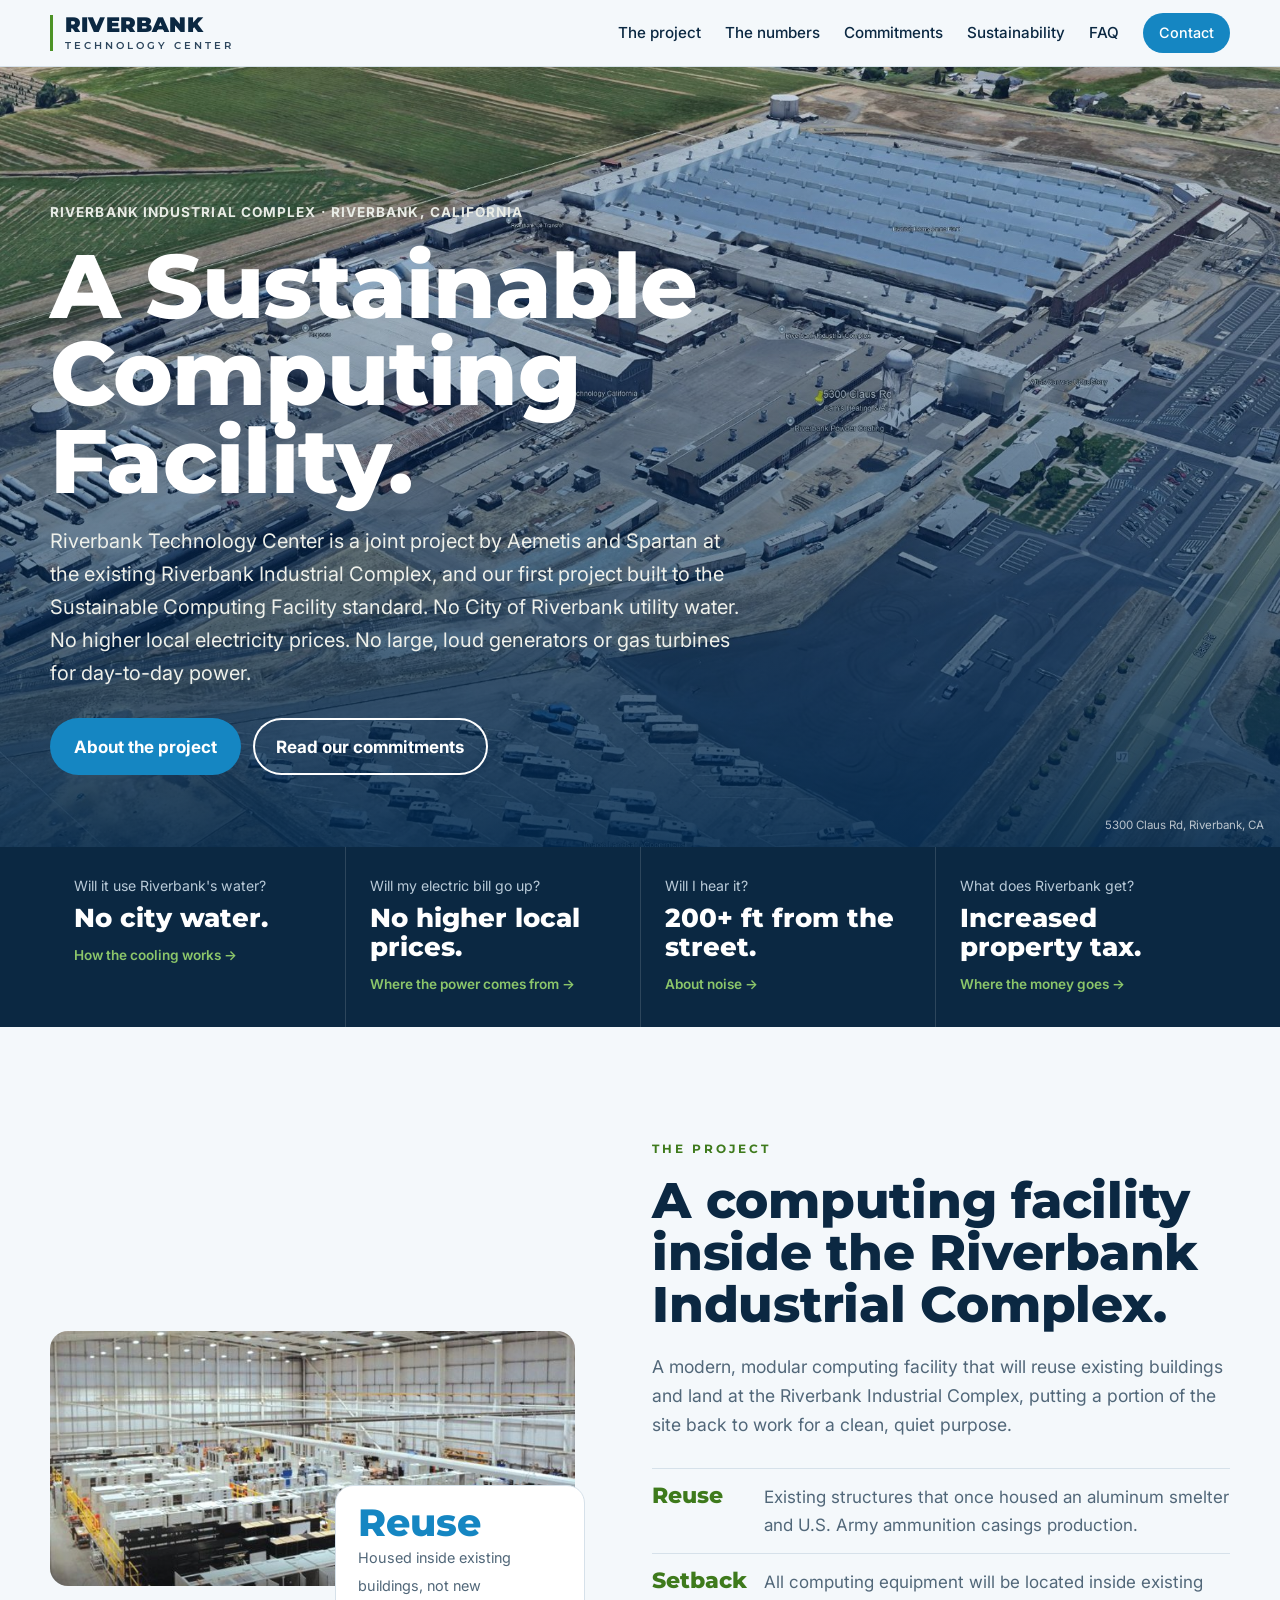
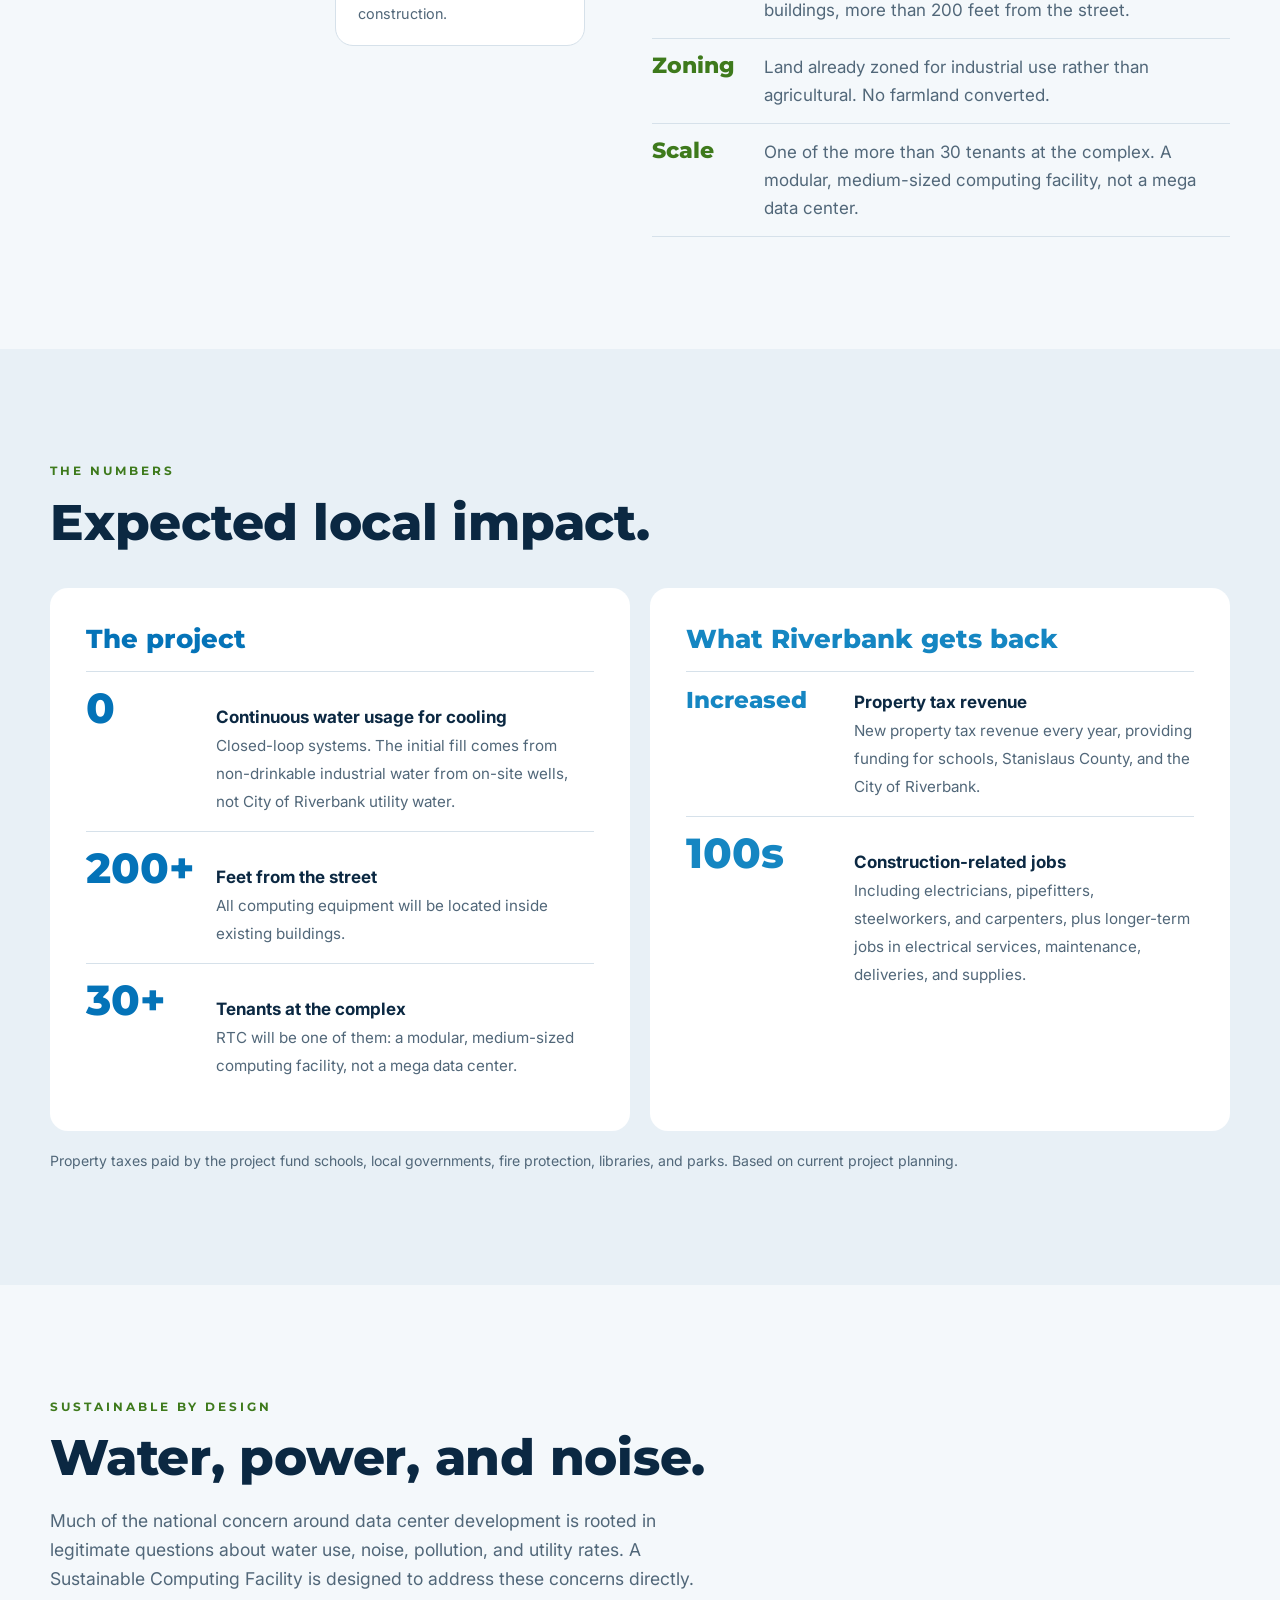
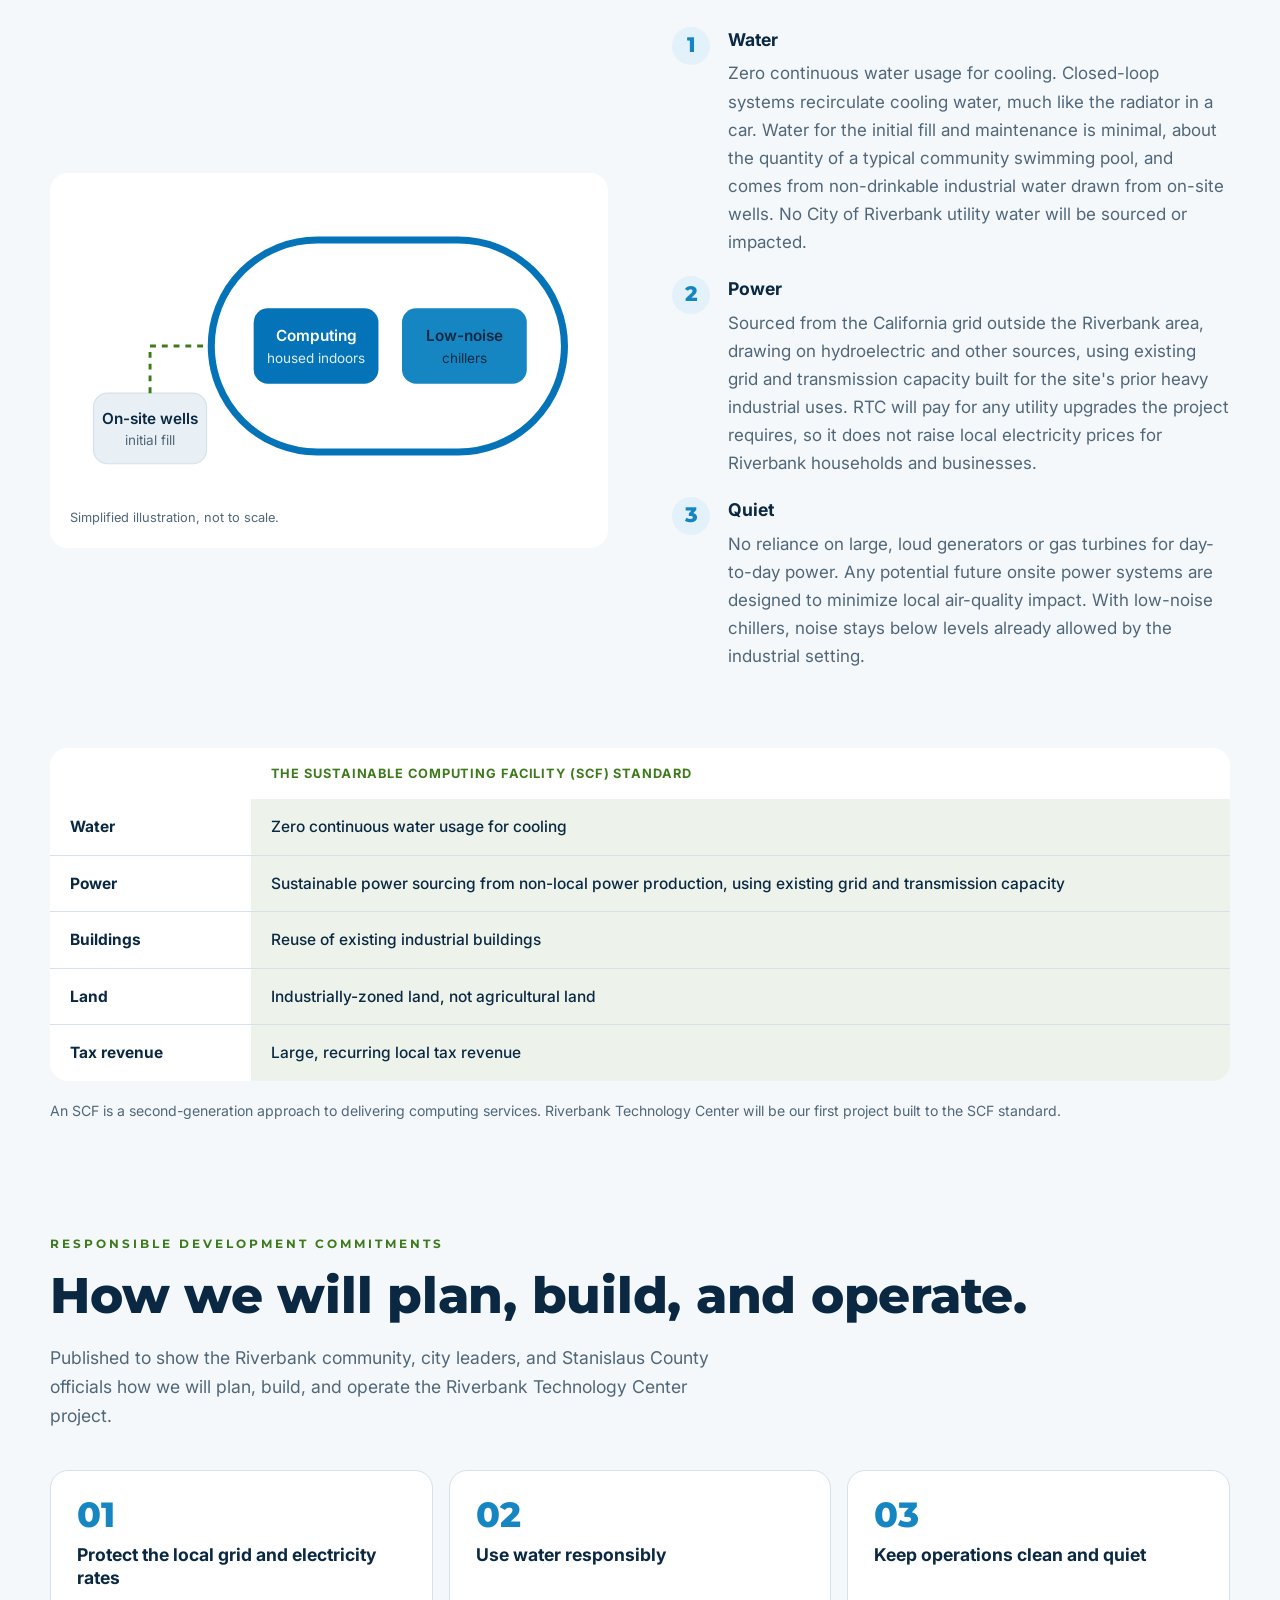
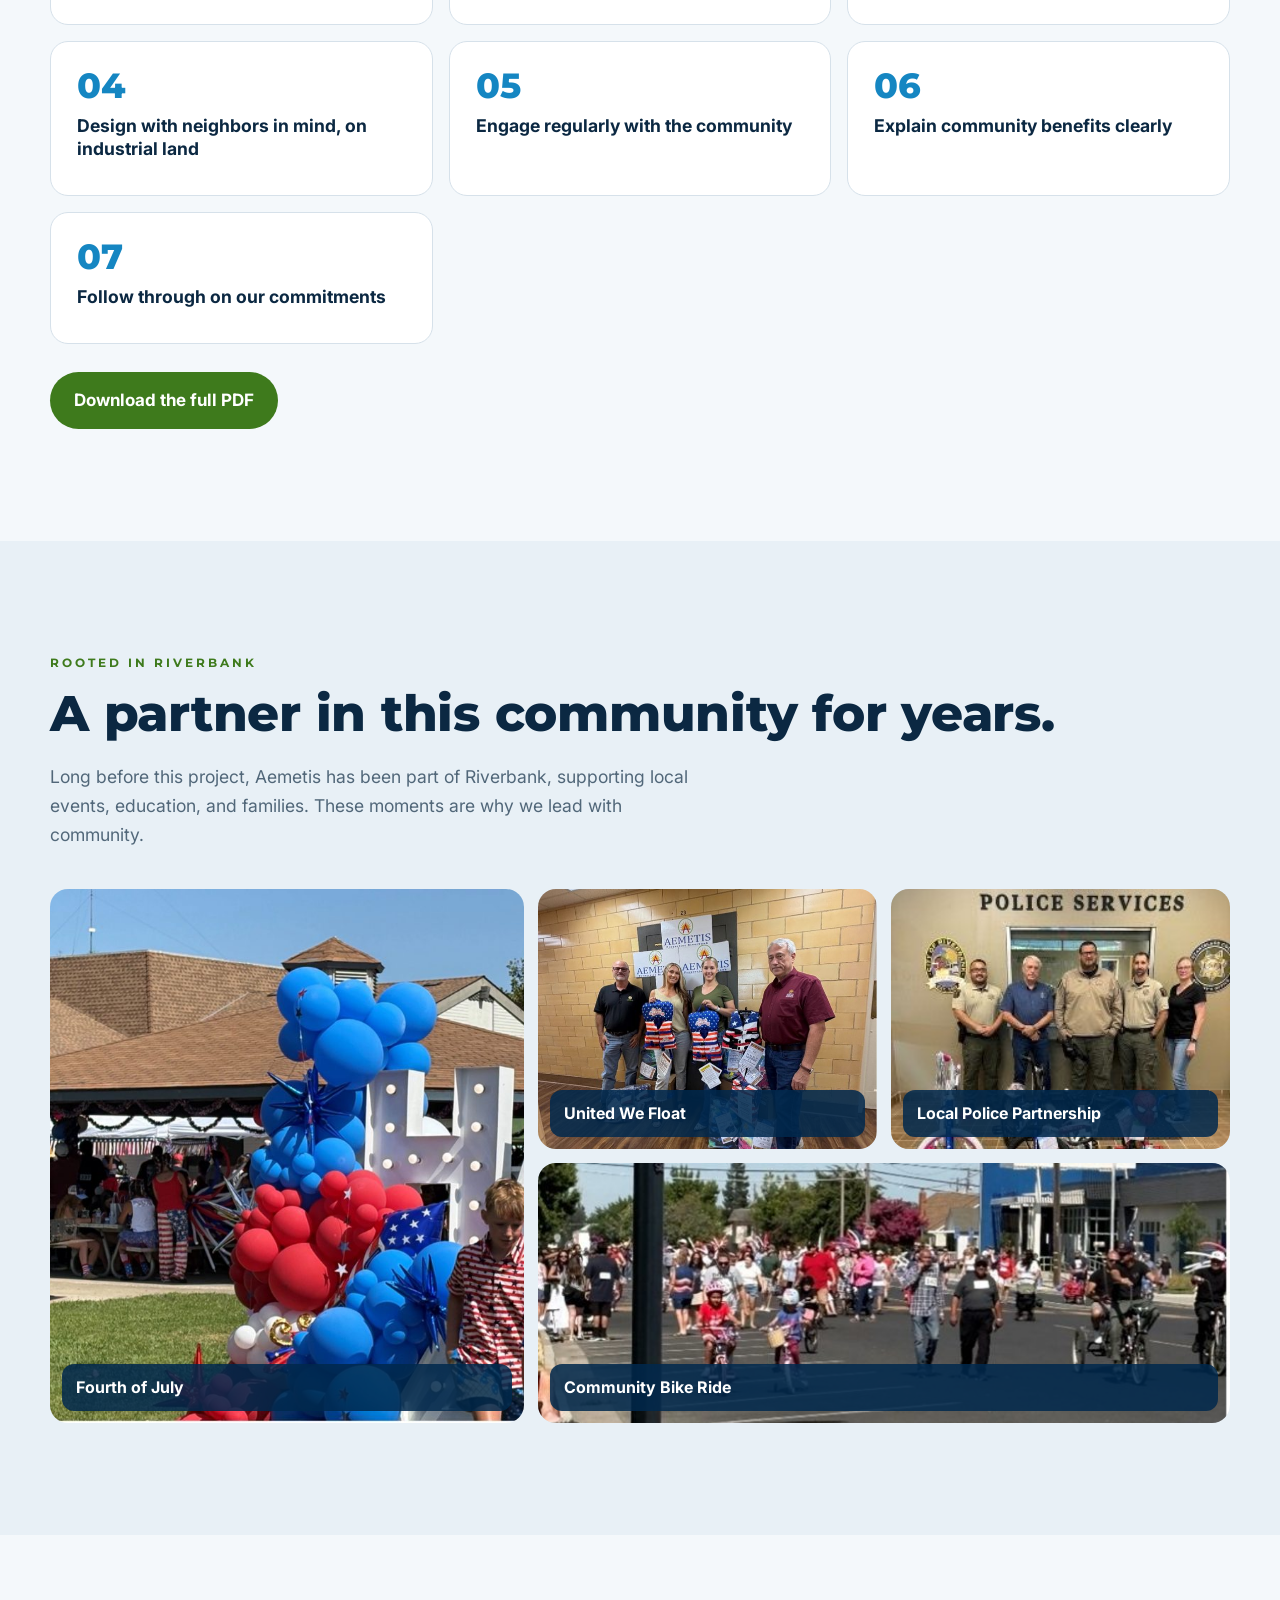
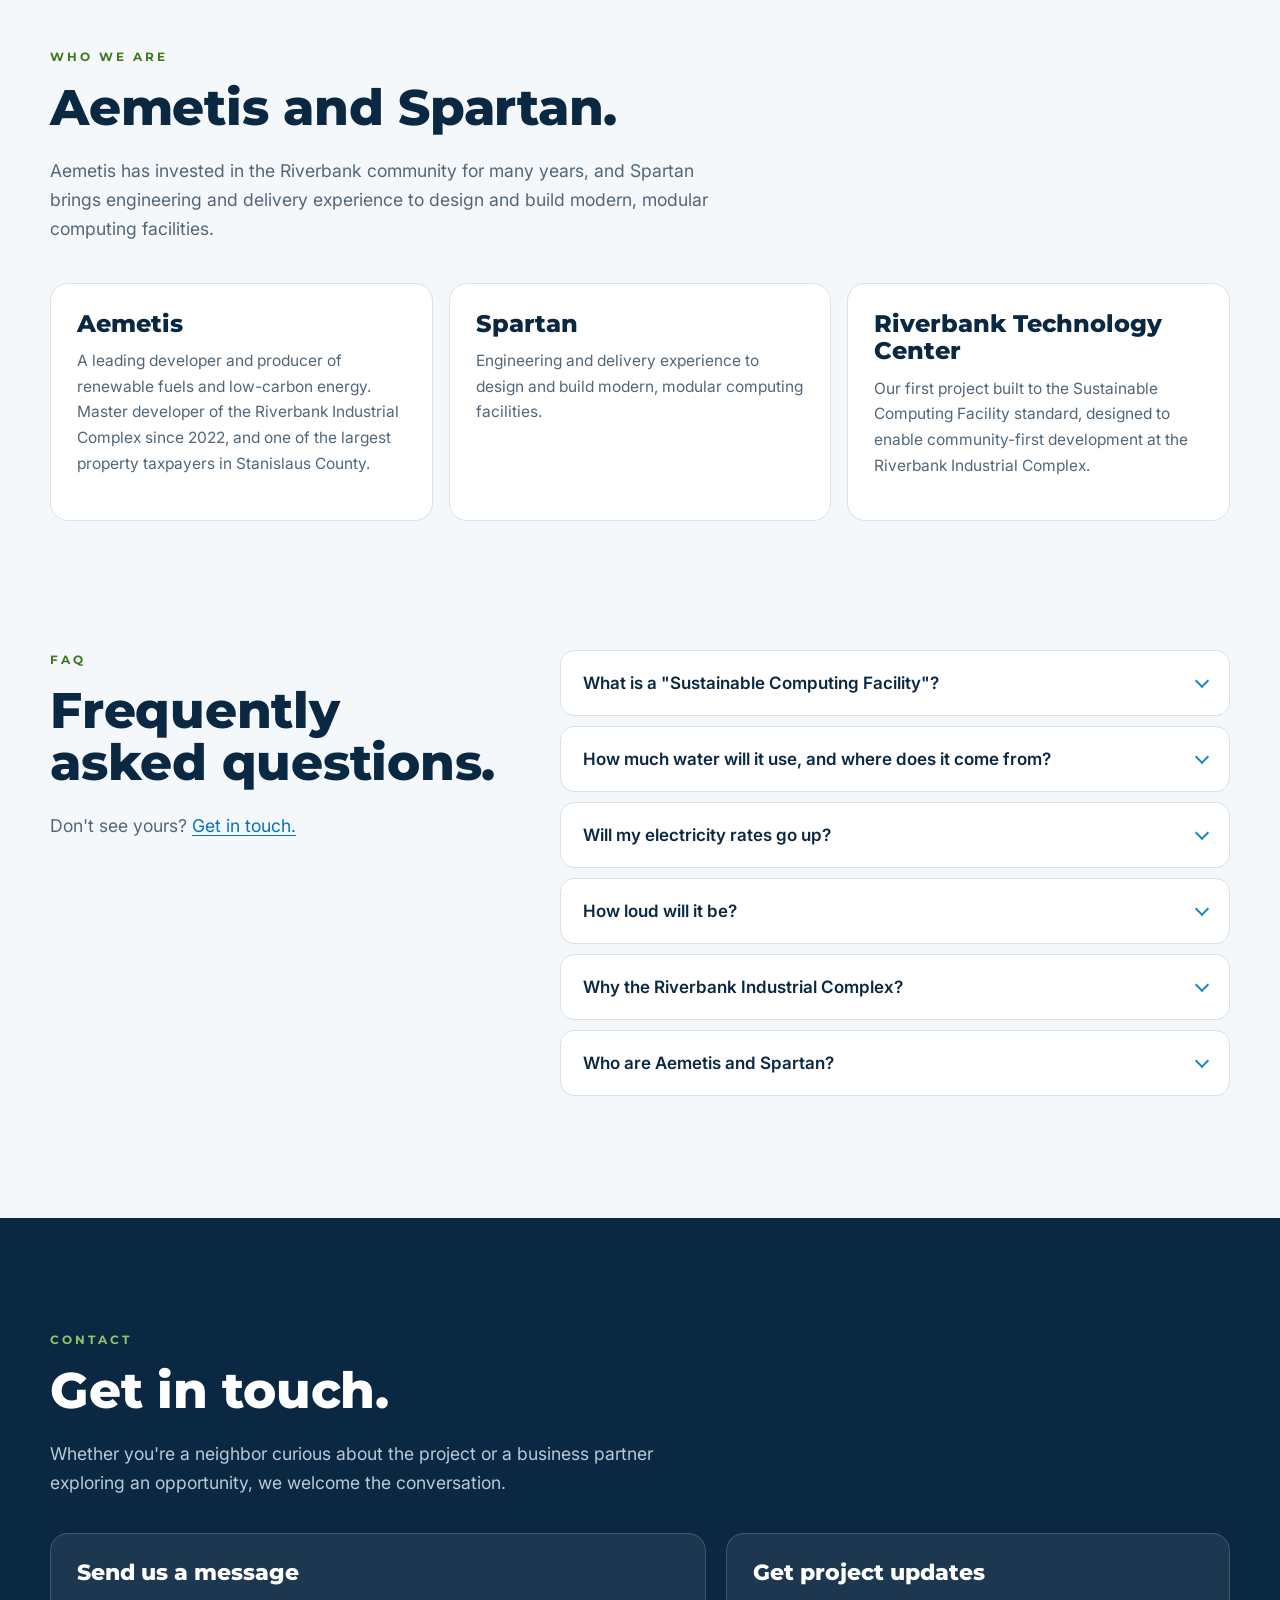
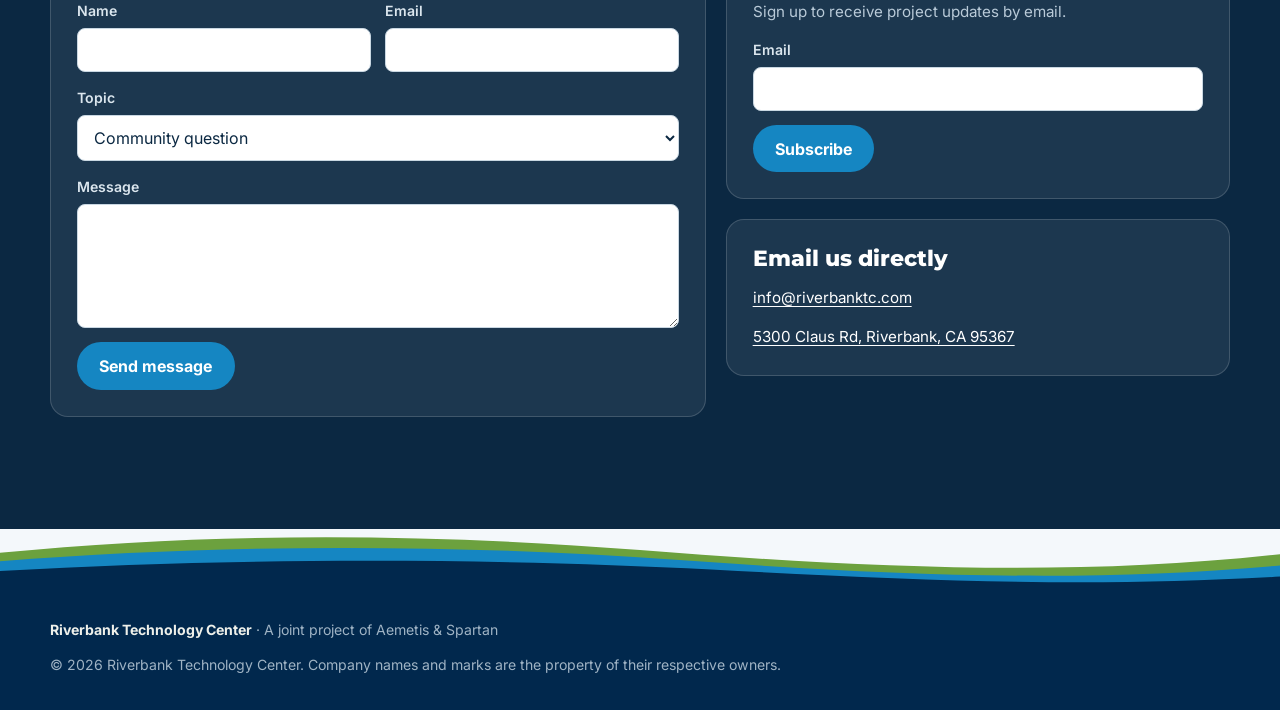
==== commit f566cd10: "Keep the resource hub at /resources/ only; restore the full site as the homepage The hub was briefly" ====
--- a/index.html
+++ b/index.html
@@ -1,5 +1,534 @@
-<!doctype html><html lang="en"><head><meta charset="utf-8"><meta name="viewport" content="width=device-width,initial-scale=1"><meta name="theme-color" content="#082b47"><title>Riverbank Technology Center | Community Resources</title><meta name="description" content="Official resources and social channels for the proposed Riverbank Technology Center."><style>*{box-sizing:border-box}body{margin:0;font-family:Arial,Helvetica,sans-serif;background:#eaf4f8;color:#092c47}.page{min-height:100vh;background:linear-gradient(160deg,#d9f1fc 0%,#f9fcff 26%,#fff 54%,#e4f4ed 100%);position:relative;overflow:hidden}.page:before{content:'';position:absolute;top:-110px;left:-20%;right:-20%;height:360px;background:radial-gradient(ellipse at 35% 30%,#72c7ed80,transparent 65%);pointer-events:none}main{position:relative;max-width:520px;margin:auto;padding:35px 22px 130px;text-align:center}.brand{background:white;border-radius:20px;padding:19px 17px;box-shadow:0 7px 35px #092c4715;margin:0 auto 32px;max-width:440px}.brand img{width:100%;height:auto;display:block}.eyebrow{font-size:12px;font-weight:800;letter-spacing:4px;color:#3d922d;margin:0 0 11px}h1{font-size:clamp(34px,8vw,49px);letter-spacing:-1.7px;line-height:1.02;margin:0;color:#092c47;font-weight:900}h1 span{color:#118bcb}.desc{font-size:16px;line-height:1.55;max-width:380px;margin:17px auto 27px;color:#37556a}.rule{height:5px;width:94px;background:linear-gradient(90deg,#0e8ec7 0 60%,#58a833 60%);border-radius:9px;margin:0 auto 27px}.link{display:flex;align-items:center;gap:15px;text-decoration:none;text-align:left;background:white;color:#0b2b44;border:1px solid #d4e5ed;border-radius:16px;padding:17px 18px;margin:13px 0;box-shadow:0 6px 16px #083b5510;transition:transform .15s,box-shadow .15s}.link:hover,.link:focus-visible{transform:translateY(-2px);box-shadow:0 10px 25px #083b5525;outline-color:#108cc7}.symbol{display:grid;place-items:center;background:#e5f3fa;color:#057eae;border-radius:12px;width:46px;height:46px;flex:none;font-weight:900;font-size:23px}.words{flex:1}strong{display:block;font-size:17px}small{display:block;color:#637c8d;font-size:12px;margin-top:4px}.arrow{color:#3c972d;font-size:24px;font-weight:bold}footer{margin-top:32px;font-size:12px;line-height:1.6;color:#526d7c}.waves{position:absolute;bottom:0;left:0;width:100%;height:112px}@media(min-width:600px){main{padding-top:55px}}</style></head><body><div class="page"><main><div class="brand"><img src="[data-uri]" alt="RTC Riverbank Technology Center"></div><p class="eyebrow">COMMUNITY RESOURCE HUB</p><h1>EXPLORE.<br><span>CONNECT.</span><br>STAY INFORMED.</h1><p class="desc">Thank you for joining the conversation about the proposed Riverbank Technology Center. Find project information, follow updates, and reach our team below.</p><div class="rule"></div><nav aria-label="RTC resources"><a class="link" href="project/" target="_blank" rel="noopener noreferrer"><span class="symbol">◎</span><span class="words"><strong>Official Website</strong><small>Explore the project</small></span><span class="arrow">↗</span></a>
-<a class="link" href="https://www.linkedin.com/company/riverbank-technology-center" target="_blank" rel="noopener noreferrer"><span class="symbol">in</span><span class="words"><strong>LinkedIn</strong><small>Follow project updates</small></span><span class="arrow">↗</span></a>
-<a class="link" href="https://www.facebook.com/profile.php?id=61595186498109" target="_blank" rel="noopener noreferrer"><span class="symbol">f</span><span class="words"><strong>Facebook</strong><small>Connect with us</small></span><span class="arrow">↗</span></a>
-<a class="link" href="https://www.instagram.com/riverbanktechcenter/" target="_blank" rel="noopener noreferrer"><span class="symbol">◎</span><span class="words"><strong>Instagram</strong><small>See the latest news</small></span><span class="arrow">↗</span></a>
-<a class="link" href="mailto:info@riverbanktc.com" ><span class="symbol">✉</span><span class="words"><strong>Email the Project Team</strong><small>Questions? Get in touch</small></span><span class="arrow">↗</span></a></nav><footer>Riverbank Technology Center<br>Riverbank, California<br><b>riverbanktc.com</b></footer></main><svg class="waves" viewBox="0 0 1200 150" preserveAspectRatio="none" aria-hidden="true"><path d="M0 55 Q230 -10 450 65 T900 45 T1200 40 V150 H0Z" fill="#43a735"/><path d="M0 75 Q270 0 500 80 T1200 60 V150 H0Z" fill="#0b9ad3"/><path d="M0 110 Q350 40 650 100 T1200 85 V150 H0Z" fill="#052b4a"/></svg></div></body></html>+<!doctype html>
+<html lang="en">
+<head>
+<meta charset="utf-8">
+<meta name="viewport" content="width=device-width, initial-scale=1, viewport-fit=cover">
+<title>Riverbank Technology Center</title>
+<meta name="description" content="Riverbank Technology Center: a modular, medium-sized computing facility by Aemetis and Spartan inside existing buildings at the Riverbank Industrial Complex. No City of Riverbank utility water, no higher local electricity prices, and no large, loud generators or gas turbines for day-to-day power.">
+<link rel="preconnect" href="https://fonts.googleapis.com">
+<link rel="preconnect" href="https://fonts.gstatic.com" crossorigin>
+<link rel="stylesheet" href="https://fonts.googleapis.com/css2?family=Montserrat:wght@600;700;800;900&family=Inter:wght@400;500;600;700&display=swap">
+<style>
+/* Layout: hometown / photo-led. Warm Central Valley palette, big photography, friendly conversational copy. */
+:root {
+  --cream: #f4f8fb;
+  --cream-2: #e8f0f6;
+  --card: #ffffff;
+  --ink: #0b2842;
+  --ink-2: #516779;
+  --rule: #d6e1ea;
+  --olive: #3e7a1c;
+  --olive-2: #0b2842;
+  --river: #0473b8;
+  --sun: #1586c2;
+  --sun-soft: #e3f1fa;
+  --on-dark: #eef3f7;
+  --serif: "Montserrat", "Arial Black", sans-serif;
+  --sans: "Inter", system-ui, -apple-system, "Segoe UI", sans-serif;
+  --r: 18px;
+}
+@media (prefers-color-scheme: dark) { :root:not([data-theme="light"]) {
+  --cream: #0a1a2b; --cream-2: #10243a; --card: #13293f; --ink: #e9f0f6; --ink-2: #a3b6c6; --rule: #22394f; --olive: #8cc66a; --olive-2: #c7e3b5; --river: #6cb8e6; --sun: #4fb0e3; --sun-soft: #10304a; color-scheme: dark;
+} }
+:root[data-theme="dark"] {
+  --cream: #0a1a2b; --cream-2: #10243a; --card: #13293f; --ink: #e9f0f6; --ink-2: #a3b6c6; --rule: #22394f; --olive: #8cc66a; --olive-2: #c7e3b5; --river: #6cb8e6; --sun: #4fb0e3; --sun-soft: #10304a; color-scheme: dark;
+}
+
+*, *::before, *::after { box-sizing: border-box; }
+html { scroll-behavior: smooth; scroll-padding-top: 76px; }
+@media (prefers-reduced-motion: reduce) { html { scroll-behavior: auto; } }
+body { margin: 0; background: var(--cream); color: var(--ink); font: 400 17px/1.65 var(--sans); -webkit-font-smoothing: antialiased; }
+img, svg { max-width: 100%; display: block; }
+a { color: var(--river); text-underline-offset: 3px; }
+:focus-visible { outline: 3px solid var(--sun); outline-offset: 3px; border-radius: 6px; }
+h1, h2, h3 { margin: 0 0 .45em; line-height: 1.1; font-weight: 400; }
+h2 { font: 800 clamp(2rem, 4.4vw, 3.1rem)/1.05 var(--serif); letter-spacing: -.005em; }
+
+h3 { font: 700 1.1rem/1.3 var(--sans); }
+p { margin: 0 0 1em; }
+.wrap { width: min(1180px, 100% - 32px); margin-inline: auto; }
+.sec { padding: clamp(64px, 9vw, 112px) 0; }
+.kicker { display: block; font-family: var(--serif); font-size: .78rem; font-weight: 700; letter-spacing: .24em; text-transform: uppercase; color: var(--olive); margin-bottom: 14px; }
+
+.intro { max-width: 60ch; color: var(--ink-2); font-size: 1.1rem; }
+.sr-only { position: absolute; width: 1px; height: 1px; overflow: hidden; clip: rect(0 0 0 0); white-space: nowrap; }
+.btn { display: inline-flex; align-items: center; gap: 8px; background: var(--sun); color: #fff; font-weight: 700; text-decoration: none; padding: .85em 1.4em; border-radius: 999px; transition: transform .15s, background .15s; }
+.btn:hover { background: #0f78ad; }
+.btn.ghost { background: transparent; color: inherit; box-shadow: inset 0 0 0 2px currentColor; }
+.btn.ghost:hover { background: rgba(255,255,255,.12); }
+
+/* Header */
+.top { position: sticky; top: 0; z-index: 40; background: var(--cream); border-bottom: 1px solid var(--rule); }
+.top .wrap { display: flex; align-items: center; justify-content: space-between; gap: 16px; min-height: 66px; }
+.brand { display: flex; align-items: center; gap: 10px; color: var(--ink); text-decoration: none; }
+.brand svg { flex: none; }
+.brand b { font: 800 1.25rem/1 var(--serif); }
+.brand small { display: block; font-size: .72rem; color: var(--ink-2); letter-spacing: .04em; margin-top: 3px; }
+.nav { display: flex; align-items: center; gap: 24px; }
+.nav a { color: var(--ink); text-decoration: none; font-weight: 500; font-size: .95rem; }
+.nav a:hover { color: var(--sun); }
+.nav .btn { color: #fff; padding: .55em 1.1em; font-size: .9rem; }
+.menu { display: none; background: none; border: 1px solid var(--rule); color: var(--ink); border-radius: 999px; padding: 7px 15px; font: 600 .9rem var(--sans); }
+@media (max-width: 920px) {
+  .menu { display: block; }
+  .nav { display: none; position: absolute; left: 0; right: 0; top: 100%; flex-direction: column; align-items: stretch; gap: 0; background: var(--cream); border-bottom: 1px solid var(--rule); padding: 6px 16px 18px; }
+  .nav.open { display: flex; }
+  .nav a:not(.btn) { padding: 13px 0; border-bottom: 1px solid var(--rule); }
+  .nav .btn { margin-top: 14px; justify-content: center; }
+}
+
+/* Hero */
+.hero { position: relative; min-height: min(88vh, 780px); display: grid; align-items: end; color: #fff; overflow: hidden; }
+.hero > img { position: absolute; inset: 0; width: 100%; height: 100%; object-fit: cover; object-position: 60% 40%; }
+.hero::after { content: ""; position: absolute; inset: 0; background: linear-gradient(180deg, rgba(1,40,77,.15) 0%, rgba(1,40,77,.35) 40%, rgba(1,40,77,.88) 100%); }
+.hero .wrap { position: relative; z-index: 1; padding: 120px 0 clamp(40px, 6vw, 72px); }
+.pill { font-size: .85rem; font-weight: 700; letter-spacing: .08em; text-transform: uppercase; color: #e9ece6; margin-bottom: 18px; }
+
+.pill a { color: #fff; font-weight: 600; }
+.hero h1 { font: 800 clamp(2.7rem, 7.5vw, 5.6rem)/.98 var(--serif); letter-spacing: -.01em; max-width: 14ch; margin-bottom: 20px; }
+
+.hero .lede { font-size: clamp(1.05rem, 1.6vw, 1.25rem); max-width: 54ch; color: #eef0ea; margin-bottom: 28px; }
+.hero .ctas { display: flex; flex-wrap: wrap; gap: 12px; }
+.hero .credit { position: absolute; right: 16px; bottom: 12px; z-index: 1; font-size: .72rem; color: rgba(255,255,255,.7); }
+
+/* Quick answers */
+.answers { margin-top: -1px; background: var(--olive-2); color: var(--on-dark); }
+@media (prefers-color-scheme: dark) { :root:not([data-theme="light"]) .answers { background: #0a2238; } }
+:root[data-theme="dark"] .answers { background: #0a2238; }
+.answers .wrap { display: grid; grid-template-columns: repeat(4, 1fr); }
+.answers a { display: block; padding: 28px 24px 30px; color: inherit; text-decoration: none; border-left: 1px solid rgba(255,255,255,.14); transition: background .15s; }
+.answers a:first-child { border-left: 0; }
+.answers a:hover { background: rgba(255,255,255,.06); }
+.answers .q { font-size: .88rem; color: #b9cad8; margin-bottom: 6px; }
+.answers .a { font: 800 1.65rem/1.1 var(--serif); color: #fff; margin-bottom: 8px; }
+.answers .more { font-size: .85rem; font-weight: 600; color: #8cc66a; }
+@media (max-width: 900px) { .answers .wrap { grid-template-columns: 1fr 1fr; } .answers a:nth-child(3) { border-left: 0; } .answers a:nth-child(n+3) { border-top: 1px solid rgba(255,255,255,.14); } }
+@media (max-width: 520px) { .answers .wrap { grid-template-columns: 1fr; } .answers a { border-left: 0; border-top: 1px solid rgba(255,255,255,.14); } .answers a:first-child { border-top: 0; } }
+
+/* Story: then and now */
+.story { display: grid; grid-template-columns: 1fr 1.1fr; gap: clamp(32px, 6vw, 80px); align-items: center; }
+.story .stack { position: relative; padding-bottom: 60px; }
+.story .stack img { border-radius: var(--r); width: 100%; height: auto;  }
+.story .stack .badge { position: absolute; right: -10px; bottom: 0; background: var(--card); border-radius: var(--r); padding: 18px 22px; border: 1px solid var(--rule); max-width: 250px; }
+.badge b { display: block; font: 800 2.4rem/1 var(--serif); color: var(--sun); }
+.badge span { font-size: .9rem; color: var(--ink-2); }
+.history { list-style: none; padding: 0; margin: 28px 0 0; display: grid; gap: 0; }
+.history li { display: grid; grid-template-columns: 96px 1fr; gap: 16px; padding: 14px 0; border-top: 1px solid var(--rule); }
+.history li:last-child { border-bottom: 1px solid var(--rule); }
+.history .yr { font: 800 1.35rem/1.2 var(--serif); color: var(--olive); }
+.history p { margin: 0; color: var(--ink-2); }
+@media (max-width: 880px) { .story { grid-template-columns: 1fr; } .story .stack .badge { right: 12px; } }
+
+/* Numbers */
+.numbers { background: var(--cream-2); }
+.split { display: grid; grid-template-columns: repeat(2, 1fr); gap: 20px; margin-top: 40px; }
+.panel { background: var(--card); border-radius: var(--r); padding: clamp(24px, 3vw, 36px); }
+.panel h3 { font: 800 1.6rem/1.15 var(--serif); margin-bottom: 18px; }
+.panel.takes h3 { color: var(--river); }
+.panel.gives h3 { color: var(--sun); }
+.figs { display: grid; gap: 0; }
+.fig { display: grid; grid-template-columns: 112px 1fr; gap: 18px; align-items: baseline; padding: 16px 0; border-top: 1px solid var(--rule); }
+.fig .n { font: 800 2.6rem/1 var(--serif); }
+.takes .n { color: var(--river); }
+.gives .n { color: var(--sun); }
+.fig b { display: block; font-weight: 700; }
+.fig span { color: var(--ink-2); font-size: .95rem; }
+.gives .fig { grid-template-columns: 150px 1fr; }
+.fig .n-word { font-size: 1.45rem; }
+.footnote { font-size: .88rem; color: var(--ink-2); margin: 18px 0 0; }
+@media (max-width: 860px) { .split { grid-template-columns: 1fr; } }
+@media (max-width: 440px) { .fig { grid-template-columns: 1fr; gap: 4px; } }
+
+/* How it works */
+.how { display: grid; grid-template-columns: 1fr 1fr; gap: clamp(28px, 5vw, 64px); align-items: center; margin-top: 36px; }
+.diagram { background: var(--card); border-radius: var(--r); padding: 20px; }
+.diagram svg { width: 100%; height: auto; }
+.diagram text { font: 600 13px var(--sans); fill: var(--ink); }
+.diagram .sub { font-weight: 400; font-size: 11.5px; fill: var(--ink-2); }
+.diagram .loop { fill: none; stroke: var(--river); stroke-width: 6; stroke-linecap: round; }
+.diagram .flow { fill: none; stroke: #fff; stroke-width: 2; stroke-dasharray: 2 14; stroke-linecap: round; animation: flow 1.6s linear infinite; }
+@keyframes flow { to { stroke-dashoffset: -32; } }
+@media (prefers-reduced-motion: reduce) { .diagram .flow { animation: none; } }
+.diagram .box { fill: var(--cream-2); stroke: var(--rule); }
+.diagram .well { fill: none; stroke: var(--olive); stroke-width: 2.5; stroke-dasharray: 5 5; }
+.steps-how { list-style: none; counter-reset: s; padding: 0; margin: 0; }
+.steps-how li { counter-increment: s; position: relative; padding: 0 0 22px 56px; }
+.steps-how li::before { content: counter(s); position: absolute; left: 0; top: -2px; width: 38px; height: 38px; display: grid; place-items: center; border-radius: 50%; background: var(--sun-soft); color: var(--sun); font: 800 1.3rem/1 var(--serif); }
+.steps-how p { color: var(--ink-2); margin: 0; }
+@media (max-width: 860px) { .how { grid-template-columns: 1fr; } }
+
+.compare { margin-top: 56px; overflow-x: auto; border-radius: var(--r); background: var(--card); }
+.compare table { width: 100%; border-collapse: collapse; min-width: 640px; }
+.compare th, .compare td { text-align: left; padding: 15px 20px; border-bottom: 1px solid var(--rule); vertical-align: top; font-size: .97rem; }
+.compare thead th { font-size: .8rem; letter-spacing: .07em; text-transform: uppercase; color: var(--ink-2); font-weight: 700; }
+.compare tbody th { width: 17%; }
+.compare td.them { color: var(--ink-2); }
+.compare td.us { background: color-mix(in srgb, var(--olive) 9%, transparent); font-weight: 500; }
+.compare thead .us { color: var(--olive); }
+.compare tr:last-child > * { border-bottom: 0; }
+
+/* Commitments */
+.promises { display: grid; grid-template-columns: repeat(auto-fit, minmax(300px, 1fr)); gap: 16px; margin-top: 40px; list-style: none; padding: 0; counter-reset: p; }
+.promises li { counter-increment: p; background: var(--card); border-radius: var(--r); padding: 26px; border: 1px solid var(--rule); display: flex; flex-direction: column; }
+.promises li::before { content: counter(p, decimal-leading-zero); font: 800 2.2rem/1 var(--serif); color: var(--sun); margin-bottom: 12px; }
+.promises p { color: var(--ink-2); font-size: .97rem; }
+.promises .check { margin: auto 0 0; padding-top: 14px; border-top: 1px dashed var(--rule); font-size: .9rem; color: var(--ink); }
+.promises .check b { color: var(--olive); }
+.after { margin-top: 28px; }
+.after .btn { background: var(--olive); color: #fff; }
+.after .btn:hover { background: var(--olive-2); }
+.promises.partners li::before { content: none; }
+.promises.partners h3 { font: 800 1.5rem/1.15 var(--serif); }
+
+/* Community mosaic */
+.community { background: var(--cream-2); }
+.mosaic { display: grid; grid-template-columns: 1.4fr 1fr 1fr; grid-template-rows: 260px 260px; gap: 14px; margin-top: 40px; }
+.mosaic figure { margin: 0; position: relative; border-radius: var(--r); overflow: hidden; background: var(--rule); }
+.mosaic img { width: 100%; height: 100%; object-fit: cover;  }
+
+.mosaic figure:first-child { grid-row: span 2; }
+.mosaic figure:nth-child(4) { grid-column: span 2; }
+.mosaic figcaption { position: absolute; left: 12px; bottom: 12px; right: 12px; display: flex; flex-direction: column; background: rgba(1,40,77,.85); color: #fff; padding: 10px 14px; border-radius: 12px; font-size: .85rem; }
+.mosaic figcaption b { font-size: 1rem; }
+@media (max-width: 860px) { .mosaic { grid-template-columns: 1fr 1fr; grid-template-rows: 300px 220px 220px; } .mosaic figure:first-child { grid-row: auto; grid-column: span 2; } .mosaic figure:nth-child(4) { grid-column: auto; } }
+@media (max-width: 520px) { .mosaic { grid-template-columns: 1fr; grid-template-rows: none; grid-auto-rows: 260px; } .mosaic figure:first-child { grid-column: auto; } }
+
+/* Process */
+.road { list-style: none; padding: 0; margin: 44px 0 0; display: grid; grid-template-columns: repeat(6, 1fr); gap: 0; position: relative; }
+.road::before { content: ""; position: absolute; left: 0; right: 0; top: 13px; height: 3px; background: var(--rule); border-radius: 3px; }
+.road li { position: relative; padding: 40px 14px 0 0; }
+.road li::before { content: ""; position: absolute; left: 0; top: 4px; width: 22px; height: 22px; border-radius: 50%; background: var(--cream); border: 3px solid var(--rule); }
+.road li.done::before { background: var(--olive); border-color: var(--olive); }
+.road li.now::before { background: var(--sun); border-color: var(--sun); box-shadow: 0 0 0 7px var(--sun-soft); }
+.road .when { font-size: .78rem; font-weight: 700; letter-spacing: .08em; text-transform: uppercase; color: var(--ink-2); }
+.road .now .when { color: var(--sun); }
+.road h3 { font-size: 1rem; margin: 4px 0; }
+.road p { font-size: .9rem; color: var(--ink-2); margin: 0; }
+@media (max-width: 900px) {
+  .road { grid-template-columns: 1fr; }
+  .road::before { left: 10px; right: auto; top: 0; bottom: 0; width: 3px; height: auto; }
+  .road li { padding: 0 0 22px 44px; }
+  .road li::before { top: 2px; }
+}
+
+/* FAQ */
+.faq-wrap { display: grid; grid-template-columns: .8fr 1.2fr; gap: clamp(28px, 5vw, 72px); align-items: start; }
+.faq-wrap .side { position: sticky; top: 100px; }
+.faq details { background: var(--card); border: 1px solid var(--rule); border-radius: 14px; margin-bottom: 10px; }
+.faq summary { list-style: none; cursor: pointer; padding: 18px 54px 18px 22px; font-weight: 600; position: relative; }
+.faq summary::-webkit-details-marker { display: none; }
+.faq summary::after { content: ""; position: absolute; right: 22px; top: 50%; width: 10px; height: 10px; border-right: 2.5px solid var(--sun); border-bottom: 2.5px solid var(--sun); transform: translateY(-70%) rotate(45deg); transition: transform .2s; }
+.faq details[open] summary::after { transform: translateY(-30%) rotate(-135deg); }
+.faq details p { padding: 0 22px 18px; margin: 0; color: var(--ink-2); }
+@media (max-width: 860px) { .faq-wrap { grid-template-columns: 1fr; } .faq-wrap .side { position: static; } }
+
+/* Contact */
+.contact { background: var(--olive-2); color: var(--on-dark); }
+@media (prefers-color-scheme: dark) { :root:not([data-theme="light"]) .contact { background: #0a2238; } }
+:root[data-theme="dark"] .contact { background: #0a2238; }
+.contact h2 { color: #fff; }
+.contact .intro { color: #b9cad8; }
+.ways { display: grid; grid-template-columns: repeat(2, 1fr); gap: 16px; margin: 36px 0 28px; }
+.ways a { display: block; background: rgba(255,255,255,.07); border: 1px solid rgba(255,255,255,.14); border-radius: var(--r); padding: 24px; color: inherit; text-decoration: none; transition: background .15s; }
+.ways a:hover { background: rgba(255,255,255,.12); }
+.ways h3 { font: 800 1.45rem/1.15 var(--serif); color: #fff; }
+.ways p { color: #b9cad8; font-size: .95rem; }
+.ways span { color: #8cc66a; font-weight: 700; font-size: .92rem; }
+.contact-grid { display: grid; grid-template-columns: 1.3fr 1fr; gap: 20px; margin-top: 36px; align-items: start; }
+.side-col { display: grid; gap: 20px; }
+.form, .direct { background: rgba(255,255,255,.07); border: 1px solid rgba(255,255,255,.16); border-radius: var(--r); padding: 26px; display: grid; gap: 14px; }
+.form h3, .direct h3 { font: 800 1.35rem/1.15 var(--serif); color: #fff; margin: 0; }
+.form p, .direct p { color: #b9cad8; font-size: .95rem; margin: 0; }
+.direct a { color: #fff; }
+.form .row { display: grid; grid-template-columns: 1fr 1fr; gap: 14px; }
+.form label { display: grid; gap: 6px; font-size: .88rem; font-weight: 600; color: #dbe6ee; }
+.form input, .form select, .form textarea { width: 100%; font: 400 1rem var(--sans); color: #0b2842; background: #fff; border: 1px solid #c9d7e2; border-radius: 8px; padding: 11px 12px; }
+.form textarea { resize: vertical; }
+.form input:focus-visible, .form select:focus-visible, .form textarea:focus-visible { outline: 3px solid #8cc66a; outline-offset: 1px; }
+.form .btn { justify-self: start; border: 0; cursor: pointer; font: 700 1rem var(--sans); }
+.hp { position: absolute; left: -9999px; width: 1px; height: 1px; opacity: 0; }
+@media (max-width: 860px) { .contact-grid { grid-template-columns: 1fr; } }
+@media (max-width: 520px) { .form .row { grid-template-columns: 1fr; } }
+.addr { display: flex; flex-wrap: wrap; gap: 8px 28px; color: #b9cad8; font-size: .95rem; }
+.addr a { color: #fff; }
+@media (max-width: 860px) { .ways { grid-template-columns: 1fr; } }
+
+footer { background: #01284d; color: #9fb3c4; padding: 34px 0; font-size: .88rem; }
+footer .wrap { display: flex; flex-wrap: wrap; justify-content: space-between; gap: 12px 24px; }
+footer b { color: #eef0ea; }
+footer p { margin: 0; }
+
+/* Brand wordmark and labels, from the RTC social media flyer */
+.wm { display: inline-flex; flex-direction: column; justify-content: center; gap: 5px; padding-left: 12px; border-left: 3px solid #4c9225; text-decoration: none; color: var(--wm, #0b2842); line-height: 1; }
+.wm b { font: 900 1.3rem/1 "Montserrat", sans-serif; text-transform: uppercase; letter-spacing: .01em; }
+.wm small { font: 600 .62rem/1 "Montserrat", sans-serif; text-transform: uppercase; letter-spacing: .3em; opacity: .85; }
+</style>
+</head>
+<body>
+
+<header class="top">
+  <div class="wrap">
+    <a class="wm" href="#top" aria-label="Riverbank Technology Center, home"><b>Riverbank</b><small>Technology Center</small></a>
+    <button class="menu" aria-expanded="false" aria-controls="nav">Menu</button>
+    <nav id="nav" class="nav" aria-label="Primary">
+      <a href="#story">The project</a>
+      <a href="#numbers">The numbers</a>
+      <a href="#promises">Commitments</a>
+      <a href="#how">Sustainability</a>
+      <a href="#faq">FAQ</a>
+      <a class="btn" href="#contact">Contact</a>
+    </nav>
+  </div>
+</header>
+
+<main>
+<section class="hero" id="top">
+  <img src="img/aerial.jpg" alt="Aerial view of the Riverbank Industrial Complex: long industrial buildings, rail lines, and parking, with farmland beyond" width="2000" height="1120" fetchpriority="high">
+  <div class="wrap">
+    <p class="pill">Riverbank Industrial Complex &middot; Riverbank, California</p>
+    <h1>A Sustainable Computing Facility.</h1>
+    <p class="lede">Riverbank Technology Center is a joint project by Aemetis and Spartan at the existing Riverbank Industrial Complex, and our first project built to the Sustainable Computing Facility standard. No City of Riverbank utility water. No higher local electricity prices. No large, loud generators or gas turbines for day-to-day power.</p>
+    <div class="ctas">
+      <a class="btn" href="#numbers">About the project</a>
+      <a class="btn ghost" href="assets/RTC-Responsible-Development-Commitments.pdf">Read our commitments</a>
+    </div>
+  </div>
+  <span class="credit">5300 Claus Rd, Riverbank, CA</span>
+</section>
+
+<nav class="answers" aria-label="Questions neighbors ask first">
+  <div class="wrap">
+    <a href="#how"><p class="q">Will it use Riverbank's water?</p><p class="a">No city water.</p><span class="more">How the cooling works &rarr;</span></a>
+    <a href="#how"><p class="q">Will my electric bill go up?</p><p class="a">No higher local prices.</p><span class="more">Where the power comes from &rarr;</span></a>
+    <a href="#faq"><p class="q">Will I hear it?</p><p class="a">200+ ft from the street.</p><span class="more">About noise &rarr;</span></a>
+    <a href="#numbers"><p class="q">What does Riverbank get?</p><p class="a">Increased property tax.</p><span class="more">Where the money goes &rarr;</span></a>
+  </div>
+</nav>
+
+<section class="sec" id="story">
+  <div class="wrap story">
+    <div class="stack">
+      <img src="img/interior.jpg" alt="Interior of a large industrial building with high ceilings and equipment on the floor" width="624" height="303" loading="lazy">
+      <div class="badge"><b>Reuse</b><span>Housed inside existing buildings, not new construction.</span></div>
+    </div>
+    <div>
+      <p class="kicker">The project</p>
+      <h2>A computing facility inside the Riverbank Industrial Complex.</h2>
+      <p class="intro">A modern, modular computing facility that will reuse existing buildings and land at the Riverbank Industrial Complex, putting a portion of the site back to work for a clean, quiet purpose.</p>
+      <ol class="history">
+        <li><span class="yr">Reuse</span><p>Existing structures that once housed an aluminum smelter and U.S. Army ammunition casings production.</p></li>
+        <li><span class="yr">Setback</span><p>All computing equipment will be located inside existing buildings, more than 200 feet from the street.</p></li>
+        <li><span class="yr">Zoning</span><p>Land already zoned for industrial use rather than agricultural. No farmland converted.</p></li>
+        <li><span class="yr">Scale</span><p>One of the more than 30 tenants at the complex. A modular, medium-sized computing facility, not a mega data center.</p></li>
+      </ol>
+    </div>
+  </div>
+</section>
+
+<section class="sec numbers" id="numbers">
+  <div class="wrap">
+    <p class="kicker">The numbers</p>
+    <h2>Expected local impact.</h2>
+    <div class="split">
+      <div class="panel takes">
+        <h3>The project</h3>
+        <div class="figs">
+          <div class="fig"><span class="n">0</span><div><b>Continuous water usage for cooling</b><span>Closed-loop systems. The initial fill comes from non-drinkable industrial water from on-site wells, not City of Riverbank utility water.</span></div></div>
+          <div class="fig"><span class="n">200+</span><div><b>Feet from the street</b><span>All computing equipment will be located inside existing buildings.</span></div></div>
+          <div class="fig"><span class="n">30+</span><div><b>Tenants at the complex</b><span>RTC will be one of them: a modular, medium-sized computing facility, not a mega data center.</span></div></div>
+        </div>
+      </div>
+      <div class="panel gives">
+        <h3>What Riverbank gets back</h3>
+        <div class="figs">
+          <div class="fig"><span class="n n-word">Increased</span><div><b>Property tax revenue</b><span>New property tax revenue every year, providing funding for schools, Stanislaus County, and the City of Riverbank.</span></div></div>
+          <div class="fig"><span class="n">100s</span><div><b>Construction-related jobs</b><span>Including electricians, pipefitters, steelworkers, and carpenters, plus longer-term jobs in electrical services, maintenance, deliveries, and supplies.</span></div></div>
+        </div>
+      </div>
+    </div>
+    <p class="footnote">Property taxes paid by the project fund schools, local governments, fire protection, libraries, and parks. Based on current project planning.</p>
+  </div>
+</section>
+
+<section class="sec" id="how">
+  <div class="wrap">
+    <p class="kicker">Sustainable by design</p>
+    <h2>Water, power, and noise.</h2>
+    <p class="intro">Much of the national concern around data center development is rooted in legitimate questions about water use, noise, pollution, and utility rates. A Sustainable Computing Facility is designed to address these concerns directly.</p>
+    <div class="how">
+      <figure class="diagram" style="margin:0">
+        <svg viewBox="0 0 440 260" role="img" aria-labelledby="dT dD"><title id="dT">Simplified closed-loop cooling illustration</title><desc id="dD">Non-drinkable industrial water from on-site wells provides the initial fill for a closed-loop cooling system that recirculates water like a car radiator.</desc>
+          <rect x="20" y="170" width="96" height="60" rx="12" class="box"/>
+          <text x="68" y="196" text-anchor="middle">On-site wells</text><text x="68" y="214" text-anchor="middle" class="sub">initial fill</text>
+          <path d="M68 170 V130 H120" class="well"/>
+          <rect x="120" y="40" width="300" height="180" rx="90" class="loop"/>
+          
+          <rect x="156" y="98" width="106" height="64" rx="12" fill="var(--river)"/>
+          <text x="209" y="126" text-anchor="middle" fill="#fff" style="fill:#fff">Computing</text><text x="209" y="144" text-anchor="middle" class="sub" style="fill:#dfeef5">housed indoors</text>
+          <rect x="282" y="98" width="106" height="64" rx="12" fill="var(--sun)"/>
+          <text x="335" y="126" text-anchor="middle" style="fill:#0b2842">Low-noise</text><text x="335" y="144" text-anchor="middle" class="sub" style="fill:#0b2842">chillers</text>
+        </svg>
+        <figcaption style="font-size:.8rem;color:var(--ink-2);margin-top:8px">Simplified illustration, not to scale.</figcaption>
+      </figure>
+      <ol class="steps-how">
+        <li><h3>Water</h3><p>Zero continuous water usage for cooling. Closed-loop systems recirculate cooling water, much like the radiator in a car. Water for the initial fill and maintenance is minimal, about the quantity of a typical community swimming pool, and comes from non-drinkable industrial water drawn from on-site wells. No City of Riverbank utility water will be sourced or impacted.</p></li>
+        <li><h3>Power</h3><p>Sourced from the California grid outside the Riverbank area, drawing on hydroelectric and other sources, using existing grid and transmission capacity built for the site's prior heavy industrial uses. RTC will pay for any utility upgrades the project requires, so it does not raise local electricity prices for Riverbank households and businesses.</p></li>
+        <li><h3>Quiet</h3><p>No reliance on large, loud generators or gas turbines for day-to-day power. Any potential future onsite power systems are designed to minimize local air-quality impact. With low-noise chillers, noise stays below levels already allowed by the industrial setting.</p></li>
+      </ol>
+    </div>
+    <div class="compare">
+      <table>
+        <caption class="sr-only">The five parts of the Sustainable Computing Facility standard</caption>
+        <thead><tr><th scope="col"><span class="sr-only">Topic</span></th><th scope="col" class="us">The Sustainable Computing Facility (SCF) standard</th></tr></thead>
+        <tbody>
+          <tr><th scope="row">Water</th><td class="us">Zero continuous water usage for cooling</td></tr>
+          <tr><th scope="row">Power</th><td class="us">Sustainable power sourcing from non-local power production, using existing grid and transmission capacity</td></tr>
+          <tr><th scope="row">Buildings</th><td class="us">Reuse of existing industrial buildings</td></tr>
+          <tr><th scope="row">Land</th><td class="us">Industrially-zoned land, not agricultural land</td></tr>
+          <tr><th scope="row">Tax revenue</th><td class="us">Large, recurring local tax revenue</td></tr>
+        </tbody>
+      </table>
+    </div>
+    <p class="footnote">An SCF is a second-generation approach to delivering computing services. Riverbank Technology Center will be our first project built to the SCF standard.</p>
+  </div>
+</section>
+
+<section class="sec" id="promises" style="padding-top:0">
+  <div class="wrap">
+    <p class="kicker">Responsible Development Commitments</p>
+    <h2>How we will plan, build, and operate.</h2>
+    <p class="intro">Published to show the Riverbank community, city leaders, and Stanislaus County officials how we will plan, build, and operate the Riverbank Technology Center project.</p>
+    <ol class="promises">
+      <li><h3>Protect the local grid and electricity rates</h3></li>
+      <li><h3>Use water responsibly</h3></li>
+      <li><h3>Keep operations clean and quiet</h3></li>
+      <li><h3>Design with neighbors in mind, on industrial land</h3></li>
+      <li><h3>Engage regularly with the community</h3></li>
+      <li><h3>Explain community benefits clearly</h3></li>
+      <li><h3>Follow through on our commitments</h3></li>
+    </ol>
+    <div class="after"><a class="btn" href="assets/RTC-Responsible-Development-Commitments.pdf">Download the full PDF</a></div>
+  </div>
+</section>
+
+<section class="sec community">
+  <div class="wrap">
+    <p class="kicker">Rooted in Riverbank</p>
+    <h2>A partner in this community for years.</h2>
+    <p class="intro">Long before this project, Aemetis has been part of Riverbank, supporting local events, education, and families. These moments are why we lead with community.</p>
+    <div class="mosaic">
+      <figure><img src="img/fourth-of-july.jpg" alt="Fourth of July community celebration in Riverbank" width="1000" height="754" loading="lazy"><figcaption><b>Fourth of July</b></figcaption></figure>
+      <figure><img src="img/united-we-float.jpg" alt="United We Float community event" width="674" height="900" loading="lazy"><figcaption><b>United We Float</b></figcaption></figure>
+      <figure><img src="img/police-bikes.jpg" alt="Supporting Riverbank's local police" width="272" height="363" loading="lazy" style="object-position:50% 30%"><figcaption><b>Local Police Partnership</b></figcaption></figure>
+      <figure><img src="img/bike-ride.jpg" alt="Community bike ride" width="677" height="900" loading="lazy" style="object-position:50% 45%"><figcaption><b>Community Bike Ride</b></figcaption></figure>
+    </div>
+  </div>
+</section>
+
+<section class="sec" id="partners">
+  <div class="wrap">
+    <p class="kicker">Who we are</p>
+    <h2>Aemetis and Spartan.</h2>
+    <p class="intro">Aemetis has invested in the Riverbank community for many years, and Spartan brings engineering and delivery experience to design and build modern, modular computing facilities.</p>
+    <ol class="promises partners">
+      <li><h3>Aemetis</h3><p>A leading developer and producer of renewable fuels and low-carbon energy. Master developer of the Riverbank Industrial Complex since 2022, and one of the largest property taxpayers in Stanislaus County.</p></li>
+      <li><h3>Spartan</h3><p>Engineering and delivery experience to design and build modern, modular computing facilities.</p></li>
+      <li><h3>Riverbank Technology Center</h3><p>Our first project built to the Sustainable Computing Facility standard, designed to enable community-first development at the Riverbank Industrial Complex.</p></li>
+    </ol>
+  </div>
+</section>
+
+<section class="sec faq" id="faq" style="padding-top:0">
+  <div class="wrap faq-wrap">
+    <div class="side">
+      <p class="kicker">FAQ</p>
+      <h2>Frequently asked questions.</h2>
+      <p class="intro">Don't see yours? <a href="#contact">Get in touch.</a></p>
+    </div>
+    <div>
+      <details><summary>What is a "Sustainable Computing Facility"?</summary><p>A second-generation approach to delivering computing services, defined by five criteria: zero continuous water usage for cooling, sustainable power sourcing, reuse of existing industrial buildings, industrially-zoned land rather than agricultural land, and large, recurring local tax revenue. Riverbank Technology Center will be our first project built to the SCF standard.</p></details>
+      <details><summary>How much water will it use, and where does it come from?</summary><p>There is zero continuous water usage for cooling. Closed-loop systems recirculate cooling water, much like a car radiator. Water for the initial fill and maintenance is minimal, about the quantity of a typical community swimming pool, and comes from non-drinkable industrial water drawn from on-site wells, not Riverbank's drinking water supply.</p></details>
+      <details><summary>Will my electricity rates go up?</summary><p>RTC will pay for any utility upgrades the project requires, so it does not raise local electricity prices for Riverbank households and businesses. Electricity will be sourced from the California grid outside the Riverbank area, using existing grid and transmission capacity built for the site's prior heavy industrial uses.</p></details>
+      <details><summary>How loud will it be?</summary><p>All computing equipment will be located inside existing buildings, more than 200 feet from the street. RTC will not rely on large, loud generators or gas turbines for day-to-day power, and with low-noise chillers, noise will stay below levels already allowed by the industrial setting.</p></details>
+      <details><summary>Why the Riverbank Industrial Complex?</summary><p>Its power and grid infrastructure was originally built to serve heavy industrial production, first as an aluminum reduction (smelting) plant and later for ammunition production. An SCF puts underused industrial property to work rather than converting farmland.</p></details>
+      <details><summary>Who are Aemetis and Spartan?</summary><p>Aemetis is a leading developer and producer of renewable fuels and low-carbon energy. It became master developer of the Riverbank Industrial Complex in 2022 and is one of the largest property taxpayers in Stanislaus County. Spartan brings engineering and delivery experience to design and build modern, modular computing facilities.</p></details>
+    </div>
+  </div>
+</section>
+
+<section class="sec contact" id="contact">
+  <div class="wrap">
+    <p class="kicker" style="color:#8cc66a">Contact</p>
+    <h2>Get in touch.</h2>
+    <p class="intro">Whether you're a neighbor curious about the project or a business partner exploring an opportunity, we welcome the conversation.</p>
+    <div class="contact-grid">
+      <form class="form" action="https://formsubmit.co/info@riverbanktc.com" method="POST">
+        <h3>Send us a message</h3>
+        <input type="hidden" name="_subject" value="RTC website: new message">
+        <input type="hidden" name="_template" value="table">
+        <input type="hidden" name="_captcha" value="false">
+        <input type="hidden" name="_next" value="" class="next">
+        <input type="text" name="_honey" class="hp" tabindex="-1" autocomplete="off" aria-hidden="true">
+        <div class="row">
+          <label>Name<input type="text" name="name" autocomplete="name" required></label>
+          <label>Email<input type="email" name="email" autocomplete="email" required></label>
+        </div>
+        <label>Topic
+          <select name="topic">
+            <option>Community question</option>
+            <option>Education programs or local events</option>
+            <option>Business or partnership inquiry</option>
+            <option>Other</option>
+          </select>
+        </label>
+        <label>Message<textarea name="message" rows="5" required></textarea></label>
+        <button class="btn" type="submit">Send message</button>
+      </form>
+      <div class="side-col">
+        <form class="form" action="https://formsubmit.co/info@riverbanktc.com" method="POST">
+          <h3>Get project updates</h3>
+          <p>Sign up to receive project updates by email.</p>
+          <input type="hidden" name="_subject" value="RTC website: new email subscriber">
+          <input type="hidden" name="_template" value="table">
+          <input type="hidden" name="_captcha" value="false">
+          <input type="hidden" name="_next" value="" class="next">
+          <input type="hidden" name="list" value="Project updates">
+          <input type="text" name="_honey" class="hp" tabindex="-1" autocomplete="off" aria-hidden="true">
+          <label>Email<input type="email" name="email" autocomplete="email" required></label>
+          <button class="btn" type="submit">Subscribe</button>
+        </form>
+        <div class="direct">
+          <h3>Email us directly</h3>
+          <p><a href="mailto:info@riverbanktc.com">info@riverbanktc.com</a></p>
+          <p><a href="https://www.google.com/maps/search/?api=1&amp;query=5300+Claus+Rd+Riverbank+CA+95367">5300 Claus Rd, Riverbank, CA 95367</a></p>
+        </div>
+      </div>
+    </div>
+  </div>
+</section>
+</main>
+
+<svg class="waves" viewBox="0 0 1440 80" preserveAspectRatio="none" aria-hidden="true" style="display:block;width:100%;height:56px;margin-bottom:-1px"><path d="M0 34C240 4 480 6 720 30s480 40 720 6V80H0Z" fill="#6ca13e"/><path d="M0 46C260 20 520 22 760 44s460 34 680 8V80H0Z" fill="#1586c2"/><path d="M0 60C280 40 560 42 800 58s420 26 640 10V80H0Z" fill="#01284d"/></svg>
+<footer>
+  <div class="wrap">
+    <p><b>Riverbank Technology Center</b> &middot; A joint project of Aemetis &amp; Spartan</p>
+    <p>&copy; 2026 Riverbank Technology Center. Company names and marks are the property of their respective owners.</p>
+  </div>
+</footer>
+
+<script>
+(function () {
+  var btn = document.querySelector('.menu'), nav = document.getElementById('nav');
+  btn.addEventListener('click', function () {
+    var open = btn.getAttribute('aria-expanded') === 'true';
+    btn.setAttribute('aria-expanded', String(!open));
+    nav.classList.toggle('open', !open);
+  });
+  document.querySelectorAll('input.next').forEach(function (i) { i.value = new URL('thanks.html', location.href).href; });
+  nav.addEventListener('click', function (e) {
+    if (e.target.closest('a')) { btn.setAttribute('aria-expanded', 'false'); nav.classList.remove('open'); }
+  });
+})();
+</script>
+</body>
+</html>
